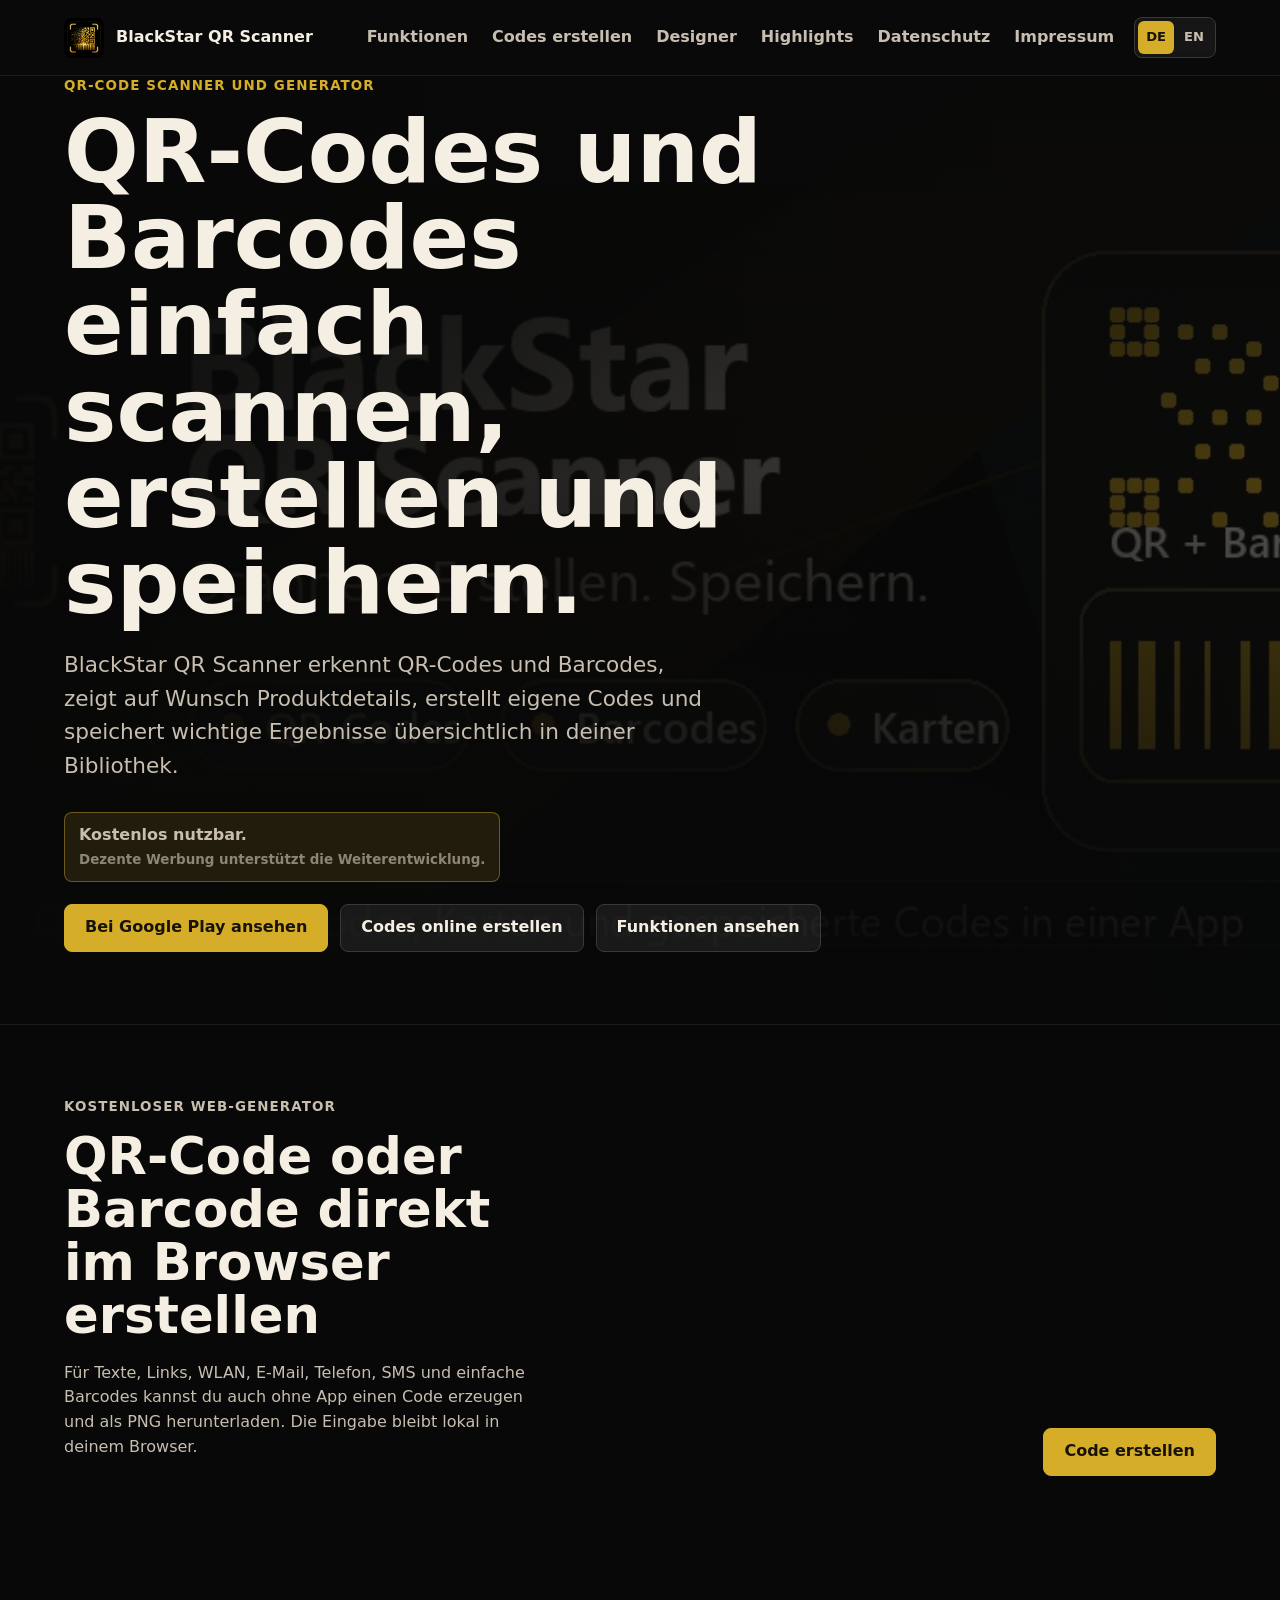
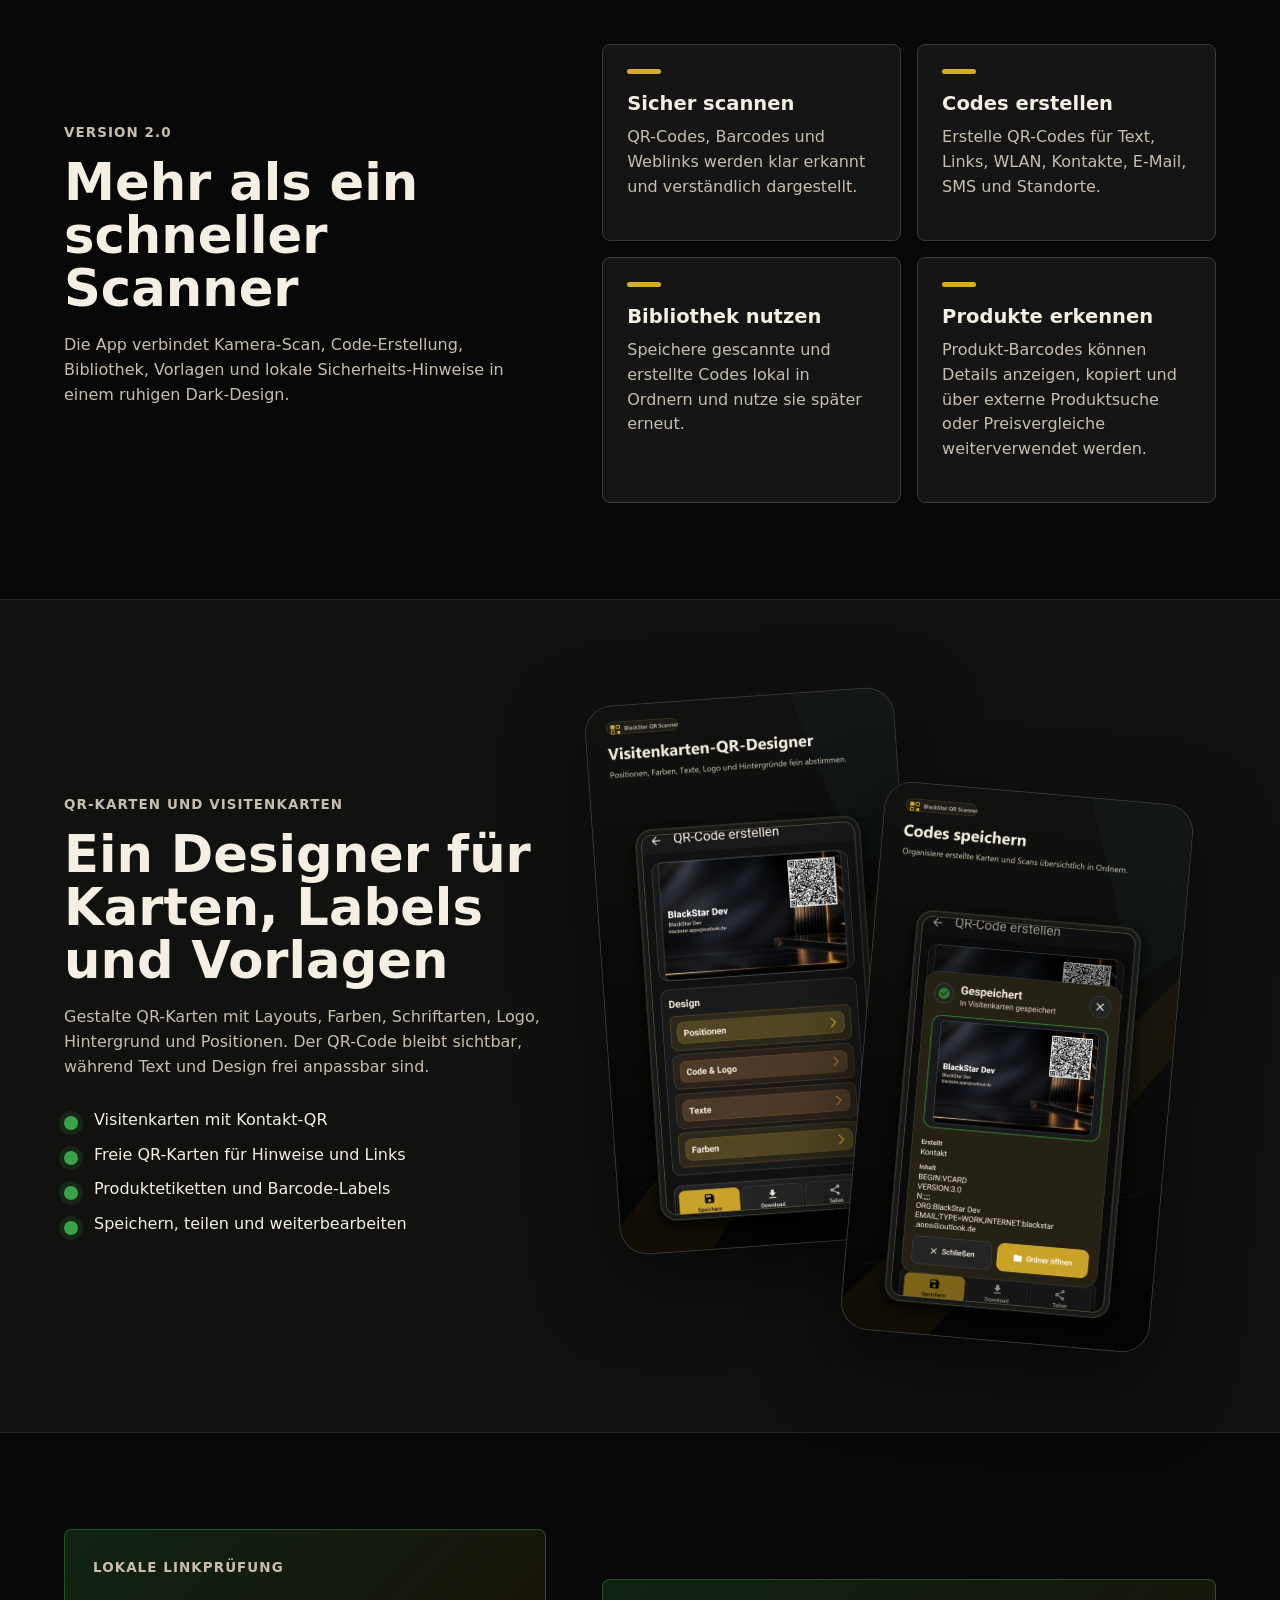
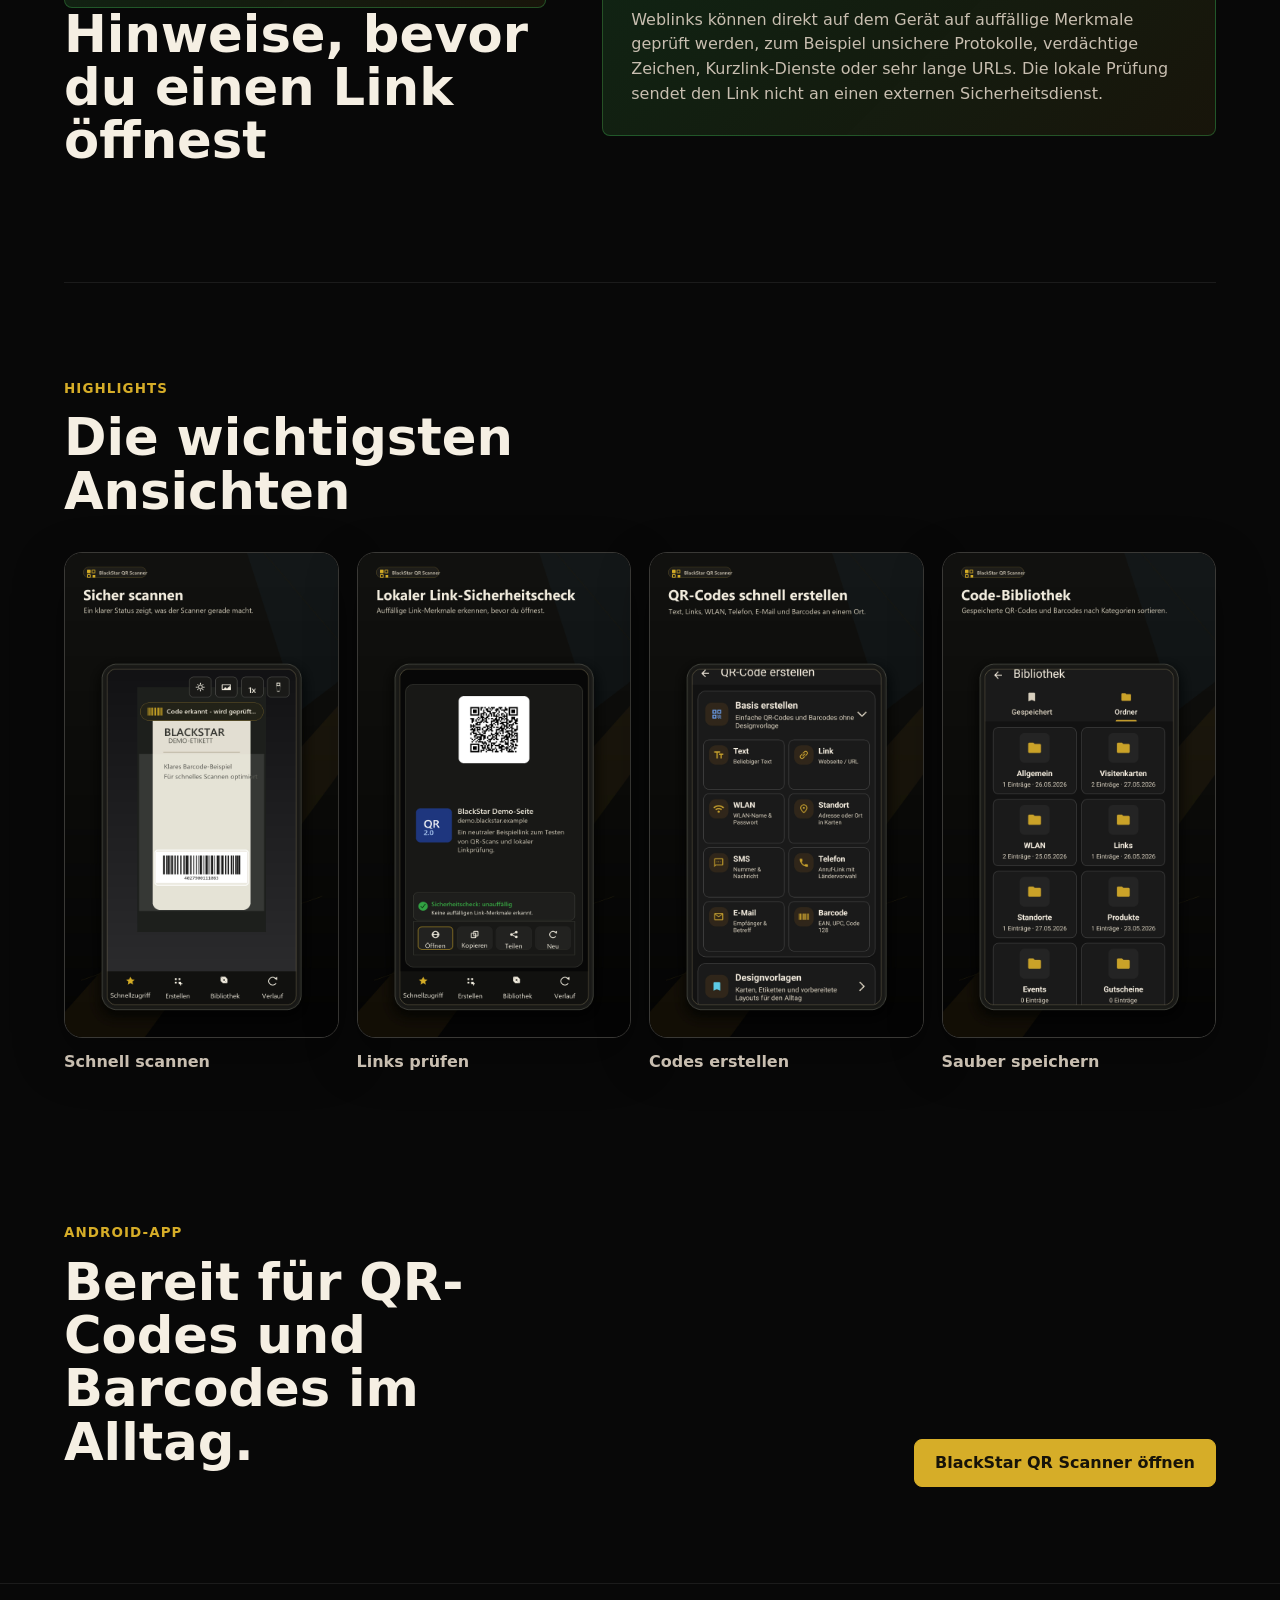
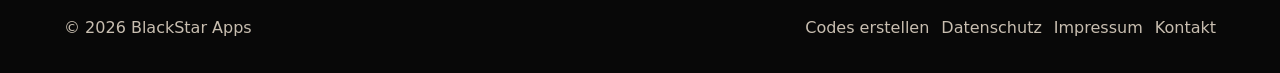
==== index.html @ 7187134f "Improve search metadata" ====
<!doctype html>
<html lang="de">
<head>
  <meta charset="utf-8">
  <meta name="viewport" content="width=device-width, initial-scale=1">
  <title>BlackStar QR Scanner - QR-Codes und Barcodes scannen und erstellen</title>
  <meta name="description" content="BlackStar QR Scanner ist eine Android-App zum Scannen, Erstellen, Speichern und Wiederverwenden von QR-Codes und Barcodes.">
  <meta name="robots" content="index, follow">
  <meta name="theme-color" content="#0c0c0c">
  <link rel="canonical" href="https://blackstar-apps.de/">
  <link rel="alternate" hreflang="de" href="https://blackstar-apps.de/">
  <link rel="alternate" hreflang="en" href="https://blackstar-apps.de/en/">
  <link rel="alternate" hreflang="x-default" href="https://blackstar-apps.de/">
  <meta property="og:type" content="website">
  <meta property="og:site_name" content="BlackStar Apps">
  <meta property="og:locale" content="de_DE">
  <meta property="og:locale:alternate" content="en_US">
  <meta property="og:title" content="BlackStar QR Scanner - QR-Codes und Barcodes scannen und erstellen">
  <meta property="og:description" content="Kostenlose Android-App zum Scannen, Erstellen, Speichern und Wiederverwenden von QR-Codes und Barcodes.">
  <meta property="og:url" content="https://blackstar-apps.de/">
  <meta property="og:image" content="https://blackstar-apps.de/assets/img/feature-de.jpg">
  <meta name="twitter:card" content="summary_large_image">
  <meta name="twitter:title" content="BlackStar QR Scanner">
  <meta name="twitter:description" content="QR-Codes und Barcodes einfach scannen, erstellen und speichern.">
  <meta name="twitter:image" content="https://blackstar-apps.de/assets/img/feature-de.jpg">
  <link rel="icon" href="assets/img/app-icon.png">
  <link rel="stylesheet" href="assets/styles.css">
  <script type="application/ld+json">
  {
    "@context": "https://schema.org",
    "@graph": [
      {
        "@type": "Organization",
        "@id": "https://blackstar-apps.de/#organization",
        "name": "BlackStar Apps",
        "url": "https://blackstar-apps.de/",
        "logo": "https://blackstar-apps.de/assets/img/app-icon.png",
        "email": "blackstar.apps@outlook.de"
      },
      {
        "@type": "WebSite",
        "@id": "https://blackstar-apps.de/#website",
        "url": "https://blackstar-apps.de/",
        "name": "BlackStar Apps",
        "inLanguage": "de",
        "publisher": {
          "@id": "https://blackstar-apps.de/#organization"
        }
      },
      {
        "@type": "MobileApplication",
        "@id": "https://blackstar-apps.de/#blackstar-qr-scanner",
        "name": "BlackStar QR Scanner",
        "operatingSystem": "Android",
        "applicationCategory": "UtilitiesApplication",
        "description": "Android-App zum Scannen, Erstellen, Speichern und Wiederverwenden von QR-Codes und Barcodes.",
        "isAccessibleForFree": true,
        "url": "https://blackstar-apps.de/",
        "downloadUrl": "https://play.google.com/store/apps/details?id=de.blackstar.qrscanner",
        "publisher": {
          "@id": "https://blackstar-apps.de/#organization"
        }
      }
    ]
  }
  </script>
</head>
<body>
  <header class="site-header">
    <a class="brand" href="index.html" aria-label="BlackStar QR Scanner Startseite">
      <img src="assets/img/app-icon.png" alt="" width="40" height="40">
      <span>BlackStar QR Scanner</span>
    </a>
    <button class="nav-toggle" type="button" aria-expanded="false" aria-controls="site-nav">
      <span></span>
      <span></span>
      <span></span>
    </button>
    <nav id="site-nav" class="site-nav" aria-label="Hauptnavigation">
      <a href="#funktionen">Funktionen</a>
      <a href="qr-code-erstellen.html">Codes erstellen</a>
      <a href="#design">Designer</a>
      <a href="#screenshots">Highlights</a>
      <a href="datenschutz.html">Datenschutz</a>
      <a href="impressum.html">Impressum</a>
    </nav>
    <div class="language-switch" aria-label="Sprache">
      <a href="index.html" aria-current="true">DE</a>
      <a href="en/">EN</a>
    </div>
  </header>

  <main>
    <section class="hero">
      <picture class="hero-bg">
        <source srcset="assets/img/feature-de.jpg" media="(min-width: 760px)">
        <img src="assets/img/feature-de.jpg" alt="">
      </picture>
      <div class="hero-overlay"></div>
      <div class="hero-content">
        <p class="eyebrow">QR-Code Scanner und Generator</p>
        <h1>QR-Codes und Barcodes einfach scannen, erstellen und speichern.</h1>
        <p class="hero-copy">
          BlackStar QR Scanner erkennt QR-Codes und Barcodes, zeigt auf Wunsch
          Produktdetails, erstellt eigene Codes und speichert wichtige Ergebnisse
          übersichtlich in deiner Bibliothek.
        </p>
        <p class="free-note">
          <span>Kostenlos nutzbar.</span>
          <small>Dezente Werbung unterstützt die Weiterentwicklung.</small>
        </p>
        <div class="hero-actions">
          <a class="button primary" href="https://play.google.com/store/apps/details?id=de.blackstar.qrscanner">Bei Google Play ansehen</a>
          <a class="button secondary" href="qr-code-erstellen.html">Codes online erstellen</a>
          <a class="button secondary" href="#funktionen">Funktionen ansehen</a>
        </div>
      </div>
    </section>

    <section class="section web-tool-teaser">
      <div>
        <p class="section-kicker">Kostenloser Web-Generator</p>
        <h2>QR-Code oder Barcode direkt im Browser erstellen</h2>
        <p>
          Für Texte, Links, WLAN, E-Mail, Telefon, SMS und einfache Barcodes kannst du
          auch ohne App einen Code erzeugen und als PNG herunterladen.
          Die Eingabe bleibt lokal in deinem Browser.
        </p>
      </div>
      <a class="button primary" href="qr-code-erstellen.html">Code erstellen</a>
    </section>

    <section id="funktionen" class="section intro-grid">
      <div>
        <p class="section-kicker">Version 2.0</p>
        <h2>Mehr als ein schneller Scanner</h2>
        <p>
          Die App verbindet Kamera-Scan, Code-Erstellung, Bibliothek, Vorlagen und
          lokale Sicherheits-Hinweise in einem ruhigen Dark-Design.
        </p>
      </div>
      <div class="feature-list">
        <article>
          <h3>Sicher scannen</h3>
          <p>QR-Codes, Barcodes und Weblinks werden klar erkannt und verständlich dargestellt.</p>
        </article>
        <article>
          <h3>Codes erstellen</h3>
          <p>Erstelle QR-Codes für Text, Links, WLAN, Kontakte, E-Mail, SMS und Standorte.</p>
        </article>
        <article>
          <h3>Bibliothek nutzen</h3>
          <p>Speichere gescannte und erstellte Codes lokal in Ordnern und nutze sie später erneut.</p>
        </article>
        <article>
          <h3>Produkte erkennen</h3>
          <p>Produkt-Barcodes können Details anzeigen, kopiert und über externe Produktsuche oder Preisvergleiche weiterverwendet werden.</p>
        </article>
      </div>
    </section>

    <section id="design" class="section designer">
      <div class="designer-copy">
        <p class="section-kicker">QR-Karten und Visitenkarten</p>
        <h2>Ein Designer für Karten, Labels und Vorlagen</h2>
        <p>
          Gestalte QR-Karten mit Layouts, Farben, Schriftarten, Logo, Hintergrund
          und Positionen. Der QR-Code bleibt sichtbar, während Text und Design frei
          anpassbar sind.
        </p>
        <ul class="check-list">
          <li>Visitenkarten mit Kontakt-QR</li>
          <li>Freie QR-Karten für Hinweise und Links</li>
          <li>Produktetiketten und Barcode-Labels</li>
          <li>Speichern, teilen und weiterbearbeiten</li>
        </ul>
      </div>
      <div class="phone-pair" aria-label="App-Vorschauen">
        <img class="phone one" src="assets/img/screen-designer.jpg" alt="Visitenkarten-Designer im BlackStar QR Scanner">
        <img class="phone two" src="assets/img/screen-save.jpg" alt="Gespeicherte QR-Visitenkarte">
      </div>
    </section>

    <section class="section safety">
      <div>
        <p class="section-kicker">Lokale Linkprüfung</p>
        <h2>Hinweise, bevor du einen Link öffnest</h2>
      </div>
      <p>
        Weblinks können direkt auf dem Gerät auf auffällige Merkmale geprüft werden,
        zum Beispiel unsichere Protokolle, verdächtige Zeichen, Kurzlink-Dienste
        oder sehr lange URLs. Die lokale Prüfung sendet den Link nicht an einen
        externen Sicherheitsdienst.
      </p>
    </section>

    <section id="screenshots" class="section screenshot-section">
      <div class="section-heading">
        <p class="section-kicker">Highlights</p>
        <h2>Die wichtigsten Ansichten</h2>
      </div>
      <div class="screenshots">
        <figure>
          <img src="assets/img/screen-scan.jpg" alt="Scanner mit erkanntem Barcode">
          <figcaption>Schnell scannen</figcaption>
        </figure>
        <figure>
          <img src="assets/img/screen-safety.jpg" alt="Ergebnis mit lokalem Sicherheitscheck">
          <figcaption>Links prüfen</figcaption>
        </figure>
        <figure>
          <img src="assets/img/screen-create.jpg" alt="QR-Code-Erstellung mit mehreren Codearten">
          <figcaption>Codes erstellen</figcaption>
        </figure>
        <figure>
          <img src="assets/img/screen-library.jpg" alt="Bibliothek mit Ordnern">
          <figcaption>Sauber speichern</figcaption>
        </figure>
      </div>
    </section>

    <section class="section cta">
      <div>
        <p class="section-kicker">Android-App</p>
        <h2>Bereit für QR-Codes und Barcodes im Alltag.</h2>
      </div>
      <a class="button primary" href="https://play.google.com/store/apps/details?id=de.blackstar.qrscanner">BlackStar QR Scanner öffnen</a>
    </section>
  </main>

  <footer class="site-footer">
    <p>© <span id="year"></span> BlackStar Apps</p>
    <div>
      <a href="qr-code-erstellen.html">Codes erstellen</a>
      <a href="datenschutz.html">Datenschutz</a>
      <a href="impressum.html">Impressum</a>
      <a href="mailto:blackstar.apps@outlook.de">Kontakt</a>
    </div>
  </footer>

  <script src="assets/app.js"></script>
</body>
</html>
---- assets/styles.css ----
:root {
  color-scheme: dark;
  --bg: #080808;
  --surface: #151515;
  --surface-strong: #1d1d1d;
  --text: #f5efe3;
  --muted: #c8beb0;
  --subtle: #8d857a;
  --line: #3a3936;
  --gold: #d6ad28;
  --gold-soft: #756019;
  --green: #39a24a;
  --shadow: 0 28px 80px rgba(0, 0, 0, .5);
  --radius: 8px;
  font-family: Inter, ui-sans-serif, system-ui, -apple-system, BlinkMacSystemFont, "Segoe UI", sans-serif;
}

* {
  box-sizing: border-box;
}

html {
  scroll-behavior: smooth;
}

body {
  margin: 0;
  background: var(--bg);
  color: var(--text);
  line-height: 1.55;
}

img {
  display: block;
  max-width: 100%;
}

a {
  color: inherit;
}

.site-header {
  position: sticky;
  top: 0;
  z-index: 20;
  display: flex;
  align-items: center;
  justify-content: flex-start;
  gap: 20px;
  min-height: 76px;
  padding: 0 5vw;
  background: rgba(10, 10, 10, .86);
  border-bottom: 1px solid rgba(255, 255, 255, .08);
  backdrop-filter: blur(16px);
}

.brand {
  order: 1;
  display: inline-flex;
  align-items: center;
  gap: 12px;
  margin-right: auto;
  color: var(--text);
  font-weight: 800;
  text-decoration: none;
}

.brand img {
  border-radius: 8px;
}

.site-nav {
  order: 2;
  display: flex;
  align-items: center;
  gap: 24px;
  color: var(--muted);
  font-weight: 650;
}

.site-nav a {
  text-decoration: none;
}

.site-nav a:hover,
.site-nav a[aria-current="page"] {
  color: var(--gold);
}

.language-switch {
  order: 3;
  display: inline-flex;
  align-items: center;
  gap: 2px;
  padding: 3px;
  border: 1px solid var(--line);
  border-radius: var(--radius);
  background: rgba(255, 255, 255, .05);
  color: var(--muted);
  font-size: .82rem;
  font-weight: 850;
}

.language-switch a {
  min-width: 34px;
  padding: 6px 8px;
  border-radius: 6px;
  text-align: center;
  text-decoration: none;
}

.language-switch a:hover {
  color: var(--text);
}

.language-switch a[aria-current="true"] {
  background: var(--gold);
  color: #171309;
}

.nav-toggle {
  order: 4;
  display: none;
  width: 44px;
  height: 44px;
  border: 1px solid var(--line);
  border-radius: var(--radius);
  background: var(--surface);
}

.nav-toggle span {
  display: block;
  width: 18px;
  height: 2px;
  margin: 4px auto;
  background: var(--text);
}

.hero {
  position: relative;
  min-height: min(760px, calc(100vh - 24px));
  overflow: hidden;
  display: grid;
  align-items: end;
  padding: 0 5vw 72px;
  border-bottom: 1px solid rgba(255, 255, 255, .08);
}

.hero-bg,
.hero-bg img,
.hero-overlay {
  position: absolute;
  inset: 0;
}

.hero-bg img {
  width: 100%;
  height: 100%;
  object-fit: cover;
  opacity: .58;
  filter: saturate(1.08) contrast(1.08);
}

.hero-overlay {
  background:
    linear-gradient(90deg, rgba(8, 8, 8, .96) 0%, rgba(8, 8, 8, .78) 42%, rgba(8, 8, 8, .38) 100%),
    linear-gradient(0deg, rgba(8, 8, 8, .96) 0%, rgba(8, 8, 8, .12) 58%, rgba(8, 8, 8, .78) 100%);
}

.hero-content {
  position: relative;
  width: min(760px, 100%);
}

.eyebrow,
.section-kicker {
  margin: 0 0 12px;
  color: var(--gold);
  font-size: .84rem;
  font-weight: 850;
  letter-spacing: .08em;
  text-transform: uppercase;
}

h1,
h2,
h3,
p {
  margin-top: 0;
}

h1 {
  margin-bottom: 22px;
  font-size: clamp(2.6rem, 7vw, 5.5rem);
  line-height: .98;
  letter-spacing: 0;
}

h2 {
  margin-bottom: 18px;
  font-size: clamp(2rem, 4vw, 3.5rem);
  line-height: 1.04;
  letter-spacing: 0;
}

h3 {
  margin-bottom: 10px;
  font-size: 1.22rem;
  line-height: 1.2;
}

.hero-copy {
  width: min(660px, 100%);
  margin-bottom: 30px;
  color: var(--muted);
  font-size: clamp(1.05rem, 2vw, 1.35rem);
}

.free-note,
.tool-note,
.qr-status {
  color: var(--muted);
}

.free-note {
  display: inline-grid;
  gap: 2px;
  width: fit-content;
  max-width: 100%;
  margin: 0 0 22px;
  padding: 10px 14px;
  background: rgba(214, 173, 40, .12);
  border: 1px solid rgba(214, 173, 40, .42);
  border-radius: var(--radius);
  font-weight: 750;
}

.free-note small {
  color: var(--subtle);
  font-size: .84rem;
  font-weight: 650;
}

.hero-actions,
.tool-actions,
.site-footer div {
  display: flex;
  flex-wrap: wrap;
  gap: 12px;
}

.button {
  display: inline-flex;
  align-items: center;
  justify-content: center;
  min-height: 48px;
  padding: 0 20px;
  border: 1px solid var(--line);
  border-radius: var(--radius);
  cursor: pointer;
  font: inherit;
  font-weight: 850;
  text-decoration: none;
}

.button.primary {
  background: var(--gold);
  border-color: var(--gold);
  color: #171309;
}

.button.secondary {
  background: rgba(255, 255, 255, .07);
  color: var(--text);
}

.button.disabled {
  pointer-events: none;
  opacity: .48;
}

.section {
  width: min(1180px, 90vw);
  margin: 0 auto;
  padding: 96px 0;
}

.intro-grid,
.designer,
.safety,
.web-tool-teaser,
.qr-tool,
.cta {
  display: grid;
  grid-template-columns: minmax(0, .88fr) minmax(0, 1.12fr);
  gap: 56px;
  align-items: center;
}

.intro-grid p,
.designer-copy p,
.safety p,
.web-tool-teaser p,
.document p,
.document li {
  color: var(--muted);
}

.web-tool-teaser {
  align-items: end;
  padding-top: 72px;
  padding-bottom: 72px;
}

.web-tool-teaser .button {
  justify-self: end;
}

.feature-list {
  display: grid;
  grid-template-columns: repeat(2, minmax(0, 1fr));
  gap: 16px;
}

.feature-list article {
  min-height: 180px;
  padding: 24px;
  background: var(--surface);
  border: 1px solid var(--line);
  border-radius: var(--radius);
}

.feature-list article h3::before {
  content: "";
  display: block;
  width: 34px;
  height: 5px;
  margin-bottom: 18px;
  border-radius: 999px;
  background: var(--gold);
}

.designer {
  width: 100%;
  max-width: none;
  padding: 96px 5vw;
  background: #11110f;
  border-top: 1px solid rgba(255, 255, 255, .08);
  border-bottom: 1px solid rgba(255, 255, 255, .08);
}

.designer-copy {
  max-width: 560px;
  justify-self: end;
}

.check-list {
  display: grid;
  gap: 10px;
  margin: 28px 0 0;
  padding: 0;
  list-style: none;
}

.check-list li {
  position: relative;
  padding-left: 30px;
}

.check-list li::before {
  content: "";
  position: absolute;
  left: 0;
  top: .52em;
  width: 14px;
  height: 14px;
  border-radius: 999px;
  background: var(--green);
  box-shadow: 0 0 0 5px rgba(57, 162, 74, .14);
}

.phone-pair {
  position: relative;
  min-height: 640px;
}

.phone {
  position: absolute;
  width: min(310px, 42vw);
  border-radius: 28px;
  border: 1px solid rgba(255, 255, 255, .16);
  box-shadow: var(--shadow);
  background: #111;
}

.phone.one {
  left: 0;
  top: 0;
  transform: rotate(-4deg);
}

.phone.two {
  left: 260px;
  top: 96px;
  transform: rotate(5deg);
}

.safety {
  border-bottom: 1px solid rgba(255, 255, 255, .08);
}

.safety p {
  margin: 0;
  padding: 28px;
  border: 1px solid rgba(57, 162, 74, .42);
  border-radius: var(--radius);
  background: linear-gradient(135deg, rgba(57, 162, 74, .18), rgba(214, 173, 40, .08));
}

.section-heading {
  max-width: 720px;
  margin-bottom: 34px;
}

.screenshots {
  display: grid;
  grid-template-columns: repeat(4, minmax(0, 1fr));
  gap: 18px;
}

.screenshots figure {
  margin: 0;
}

.screenshots img {
  width: 100%;
  border: 1px solid var(--line);
  border-radius: 18px;
  box-shadow: 0 18px 50px rgba(0, 0, 0, .35);
}

.screenshots figcaption {
  margin-top: 12px;
  color: var(--muted);
  font-weight: 750;
}

.cta {
  align-items: end;
  padding-top: 52px;
}

.cta .button {
  justify-self: end;
}

.site-footer {
  display: flex;
  justify-content: space-between;
  gap: 24px;
  padding: 32px 5vw;
  color: var(--muted);
  border-top: 1px solid rgba(255, 255, 255, .08);
}

.site-footer p {
  margin: 0;
}

.site-footer a {
  color: var(--muted);
  text-decoration: none;
}

.site-footer a:hover {
  color: var(--gold);
}

.document-page {
  min-height: calc(100vh - 76px);
  padding: 76px 5vw 96px;
  background:
    radial-gradient(circle at top right, rgba(214, 173, 40, .12), transparent 30vw),
    var(--bg);
}

.document {
  width: min(880px, 100%);
  margin: 0 auto;
  padding: clamp(28px, 5vw, 56px);
  background: var(--surface);
  border: 1px solid var(--line);
  border-radius: var(--radius);
}

.document h1 {
  font-size: clamp(2.1rem, 5vw, 3.7rem);
}

.document h2 {
  margin-top: 36px;
  font-size: 1.45rem;
}

.document ul {
  padding-left: 22px;
}

.document a {
  color: var(--gold);
}

.tool-hero {
  padding: 104px 5vw 52px;
  background:
    radial-gradient(circle at top right, rgba(214, 173, 40, .16), transparent 34vw),
    var(--bg);
}

.tool-hero h1,
.tool-hero p {
  width: min(820px, 100%);
}

.tool-hero p:not(.eyebrow) {
  color: var(--muted);
  font-size: clamp(1.05rem, 2vw, 1.28rem);
}

.qr-tool {
  align-items: start;
  padding-top: 44px;
}

.tool-panel,
.qr-preview-card {
  padding: clamp(22px, 4vw, 36px);
  background: var(--surface);
  border: 1px solid var(--line);
  border-radius: var(--radius);
}

.qr-form {
  display: grid;
  gap: 18px;
}

.qr-form label {
  display: grid;
  gap: 8px;
  color: var(--text);
  font-weight: 800;
}

.qr-form textarea,
.qr-form select,
.qr-form input {
  width: 100%;
  border: 1px solid var(--line);
  border-radius: var(--radius);
  background: #0f0f0f;
  color: var(--text);
  font: inherit;
}

.qr-form input {
  min-height: 48px;
  padding: 0 12px;
}

.qr-form textarea {
  min-height: 170px;
  padding: 14px;
  resize: vertical;
}

.qr-form textarea[rows="3"] {
  min-height: 110px;
}

.qr-form select {
  min-height: 48px;
  padding: 0 12px;
}

.form-grid {
  display: grid;
  grid-template-columns: repeat(2, minmax(0, 1fr));
  gap: 14px;
}

.wide-field {
  grid-column: 1 / -1;
}

.inline-check {
  display: flex !important;
  align-items: center;
  gap: 10px !important;
  min-height: 48px;
  align-self: end;
}

.inline-check input {
  width: 20px;
  min-height: 20px;
}

.field-hint {
  margin: 10px 0 0;
  color: var(--subtle);
  font-size: .94rem;
}

.char-counter {
  justify-self: end;
  margin-top: -2px;
  color: var(--subtle);
  font-size: .78rem;
  font-weight: 700;
}

.char-counter.is-full {
  color: var(--gold);
}

.code-form [hidden] {
  display: none !important;
}

.qr-output {
  display: grid;
  place-items: center;
  min-height: 340px;
  padding: 20px;
  background: #101010;
  border: 1px dashed var(--line);
  border-radius: var(--radius);
}

.qr-output canvas {
  width: min(100%, 420px);
  height: auto;
  border-radius: 4px;
}

.qr-output p {
  margin: 0;
  color: var(--subtle);
  text-align: center;
}

.qr-status {
  margin: 18px 0 0;
}

.qr-status.error {
  color: #ffb4a8;
}

.payload-preview {
  margin-top: 18px;
  padding: 16px;
  background: #101010;
  border: 1px solid var(--line);
  border-radius: var(--radius);
}

.payload-preview h3 {
  margin: 0 0 10px;
  font-size: 1rem;
}

.payload-preview pre {
  max-height: 220px;
  margin: 0;
  overflow: auto;
  color: var(--muted);
  font: .88rem/1.5 ui-monospace, SFMono-Regular, Consolas, "Liberation Mono", monospace;
  white-space: pre-wrap;
  overflow-wrap: anywhere;
}

.notice {
  padding: 18px;
  color: var(--muted);
  background: rgba(214, 173, 40, .12);
  border: 1px solid rgba(214, 173, 40, .42);
  border-radius: var(--radius);
}

@media (max-width: 940px) {
  .intro-grid,
  .designer,
  .safety,
  .web-tool-teaser,
  .qr-tool,
  .cta {
    grid-template-columns: 1fr;
  }

  .designer-copy {
    justify-self: start;
  }

  .phone-pair {
    min-height: 540px;
  }

  .phone.one {
    left: 3vw;
  }

  .phone.two {
    left: min(280px, 36vw);
  }

  .screenshots {
    grid-template-columns: repeat(2, minmax(0, 1fr));
  }

  .cta .button {
    justify-self: start;
  }

  .web-tool-teaser .button {
    justify-self: start;
  }
}

@media (max-width: 720px) {
  .site-header {
    min-height: 68px;
    gap: 10px;
    padding: 0 4vw;
  }

  .brand span {
    max-width: 42vw;
    overflow: hidden;
    text-overflow: ellipsis;
    white-space: nowrap;
  }

  .language-switch {
    font-size: .76rem;
  }

  .language-switch a {
    min-width: 30px;
    padding: 5px 6px;
  }

  .nav-toggle {
    display: block;
  }

  .site-nav {
    position: absolute;
    left: 5vw;
    right: 5vw;
    top: calc(100% + 10px);
    display: none;
    flex-direction: column;
    align-items: stretch;
    gap: 0;
    padding: 10px;
    background: var(--surface-strong);
    border: 1px solid var(--line);
    border-radius: var(--radius);
  }

  .site-nav.open {
    display: flex;
  }

  .site-nav a {
    padding: 12px;
  }

  .hero {
    min-height: 680px;
    padding-bottom: 48px;
  }

  .hero-overlay {
    background:
      linear-gradient(0deg, rgba(8, 8, 8, .98) 0%, rgba(8, 8, 8, .72) 64%, rgba(8, 8, 8, .52) 100%);
  }

  .feature-list,
  .screenshots {
    grid-template-columns: 1fr;
  }

  .form-grid {
    grid-template-columns: 1fr;
  }

  .section {
    padding: 68px 0;
  }

  .tool-hero {
    padding-top: 84px;
  }

  .designer {
    padding: 68px 5vw;
  }

  .phone-pair {
    display: grid;
    min-height: auto;
    gap: 18px;
  }

  .phone {
    position: static;
    width: min(360px, 100%);
    transform: none !important;
  }

  .site-footer {
    flex-direction: column;
  }
}
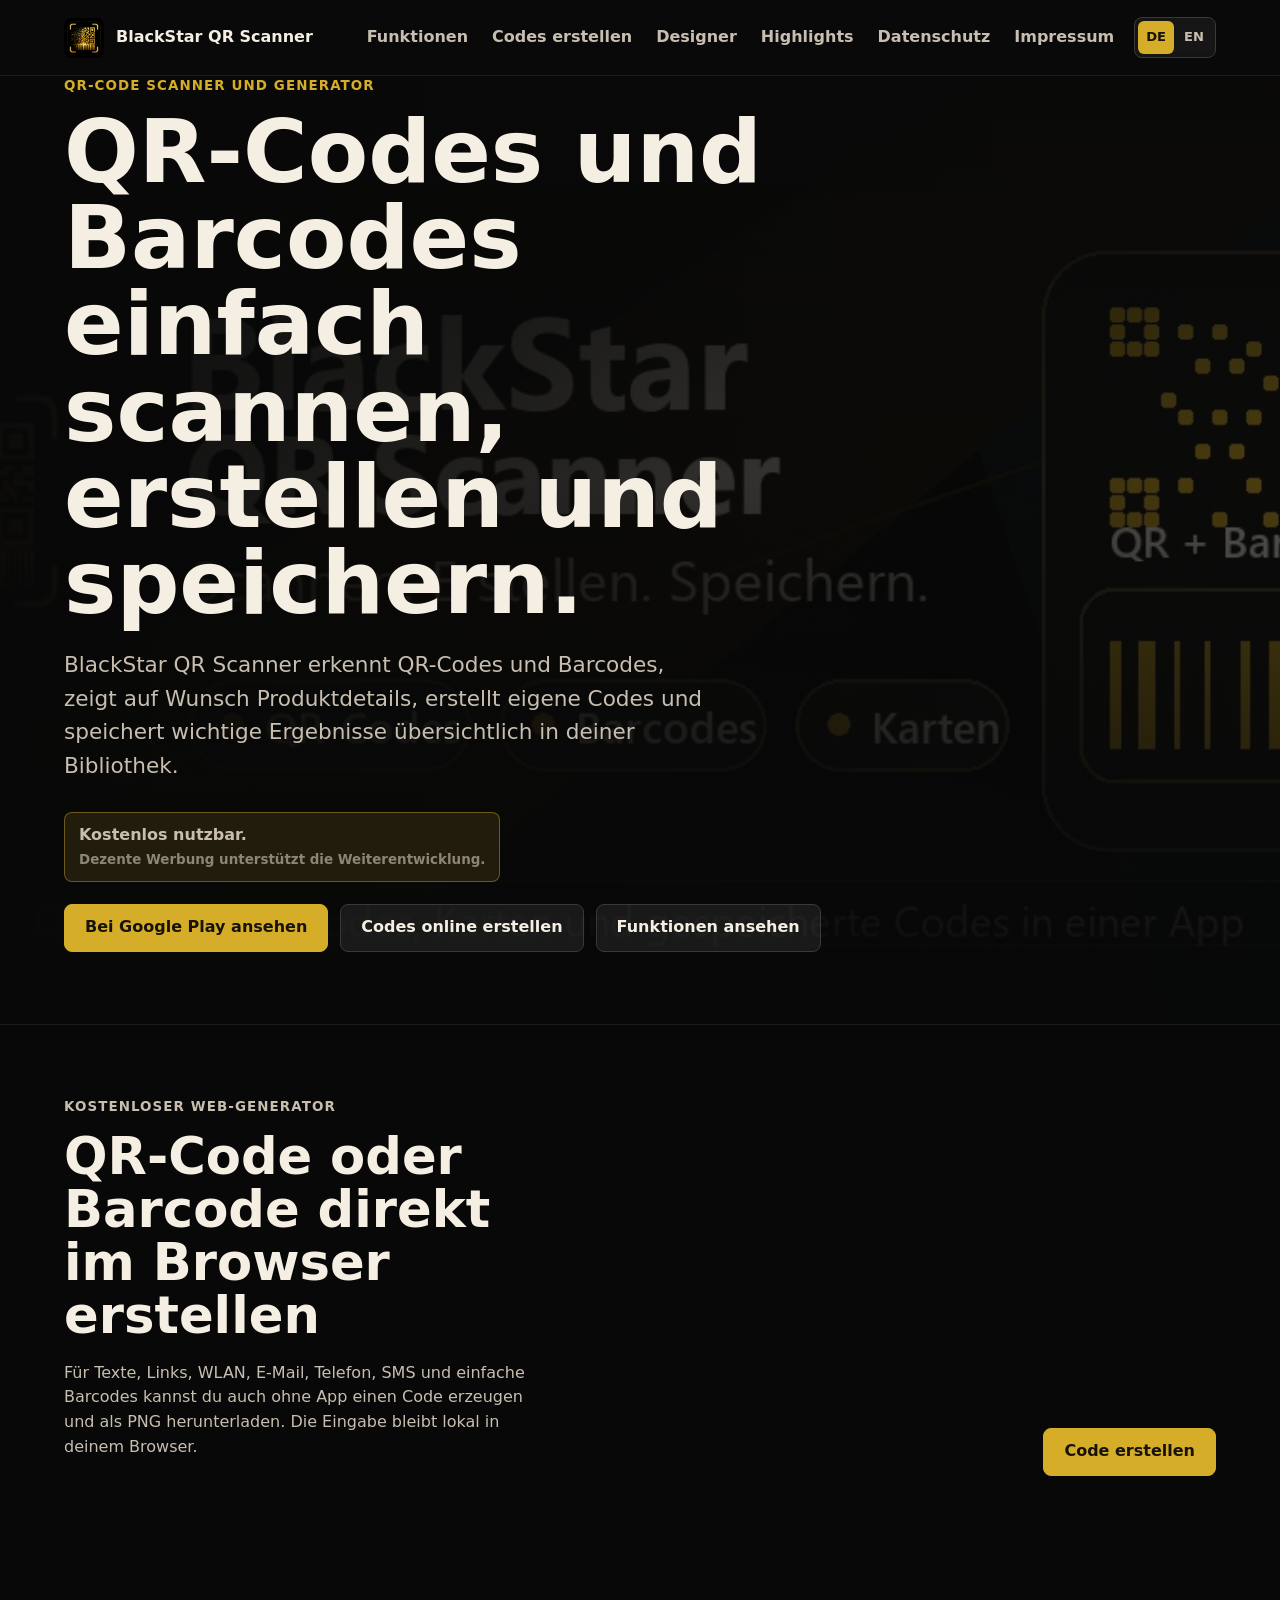
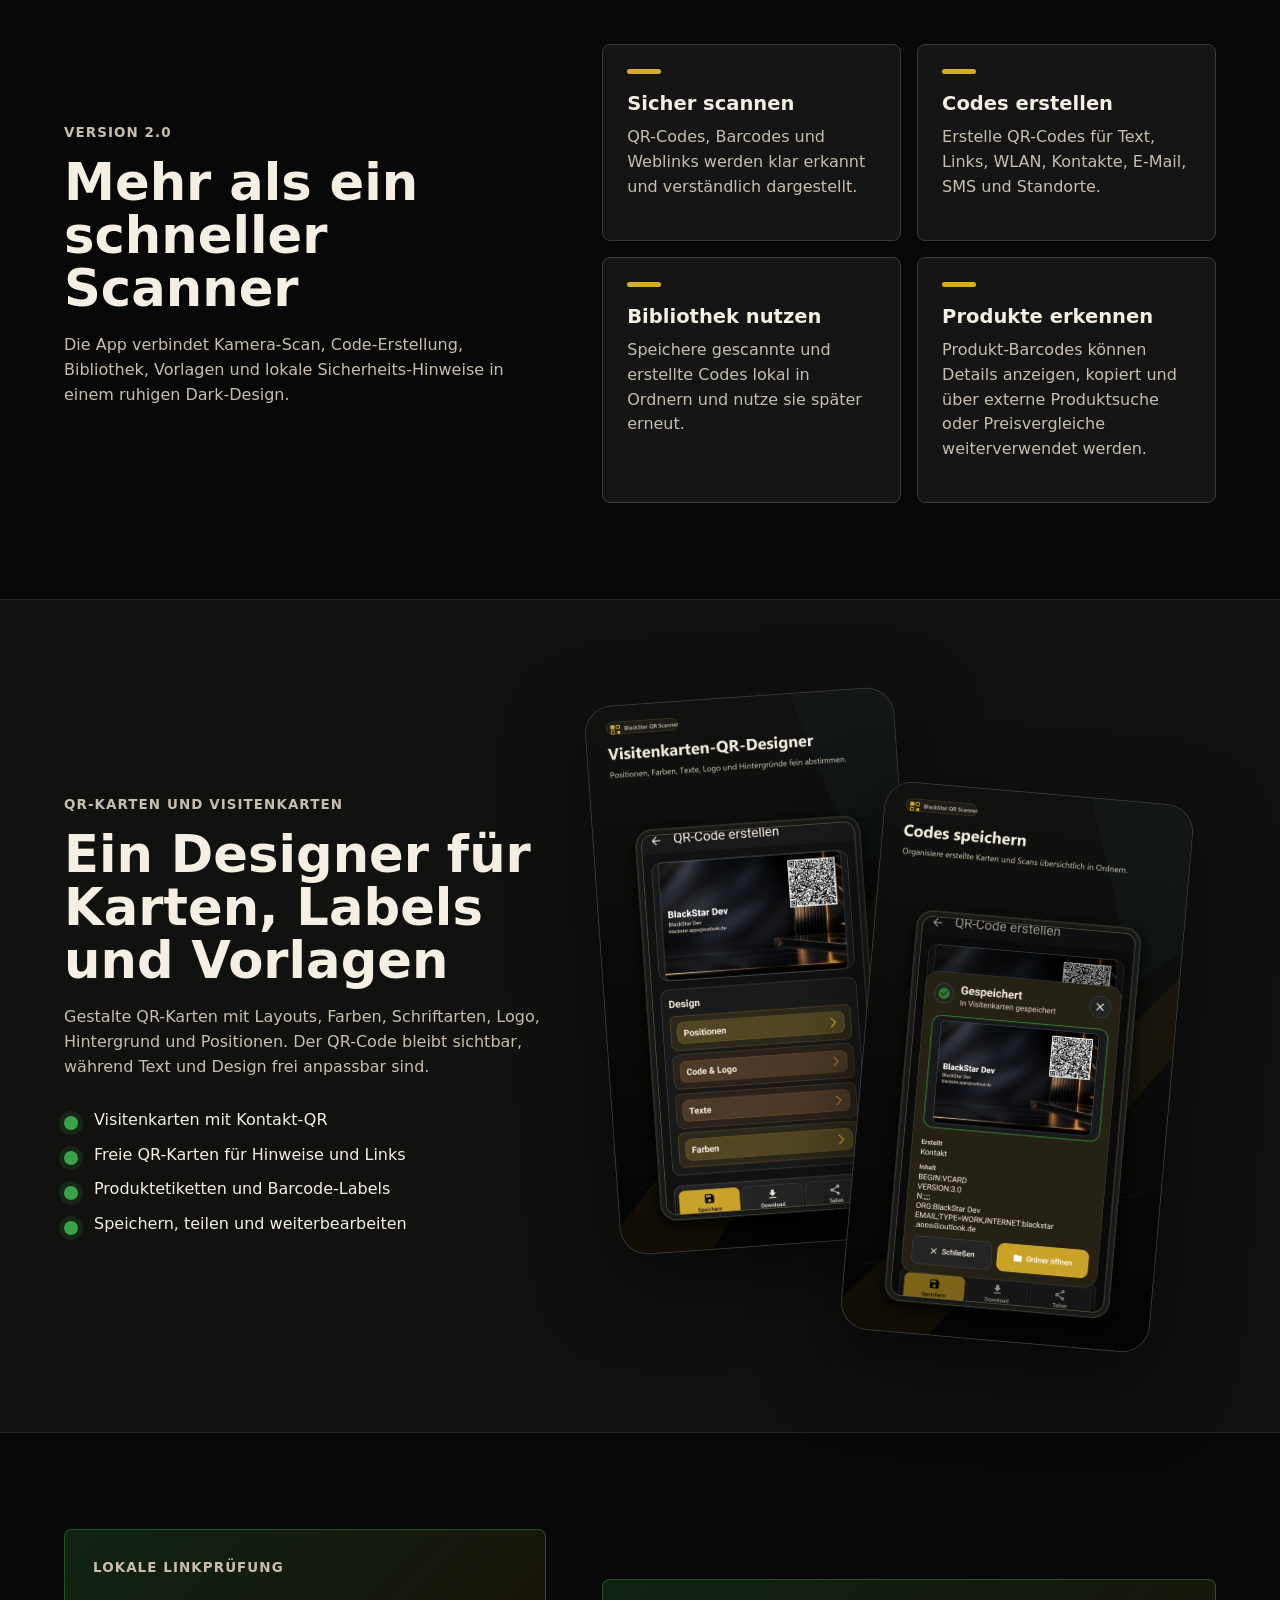
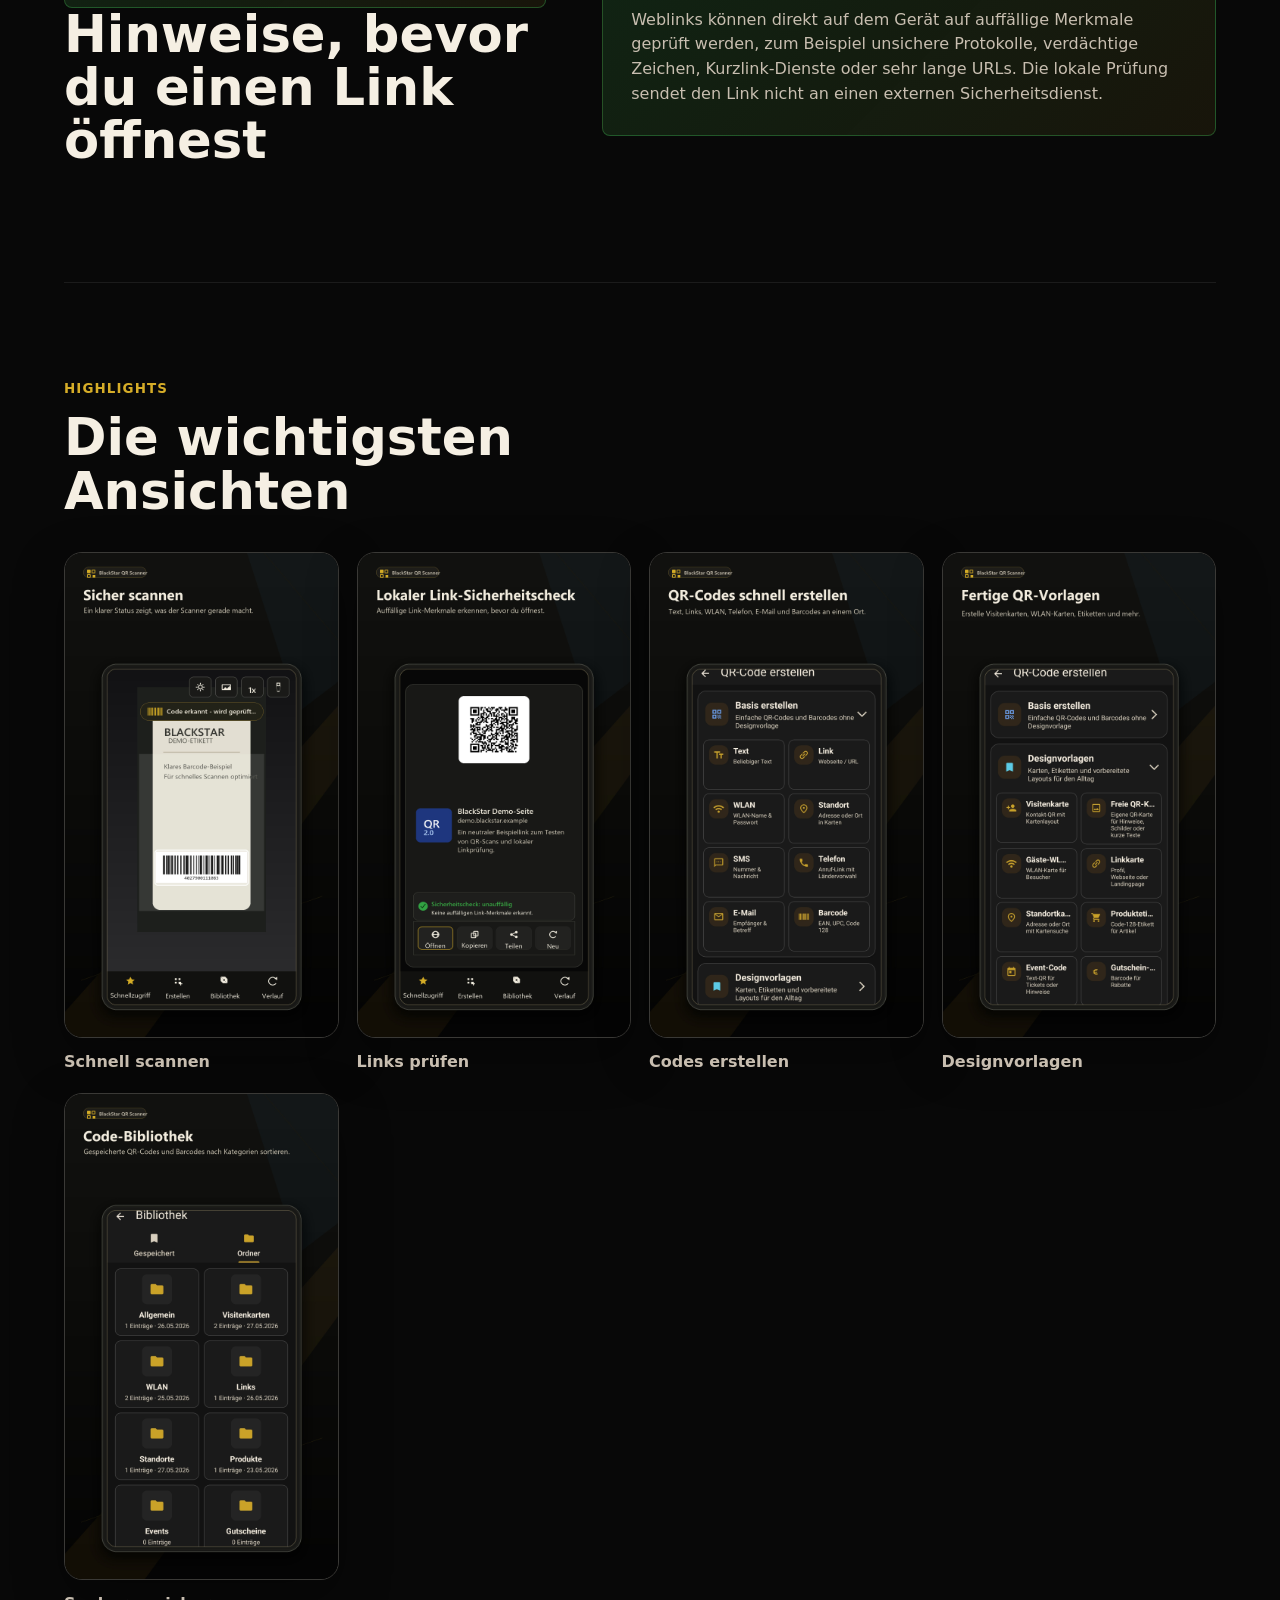
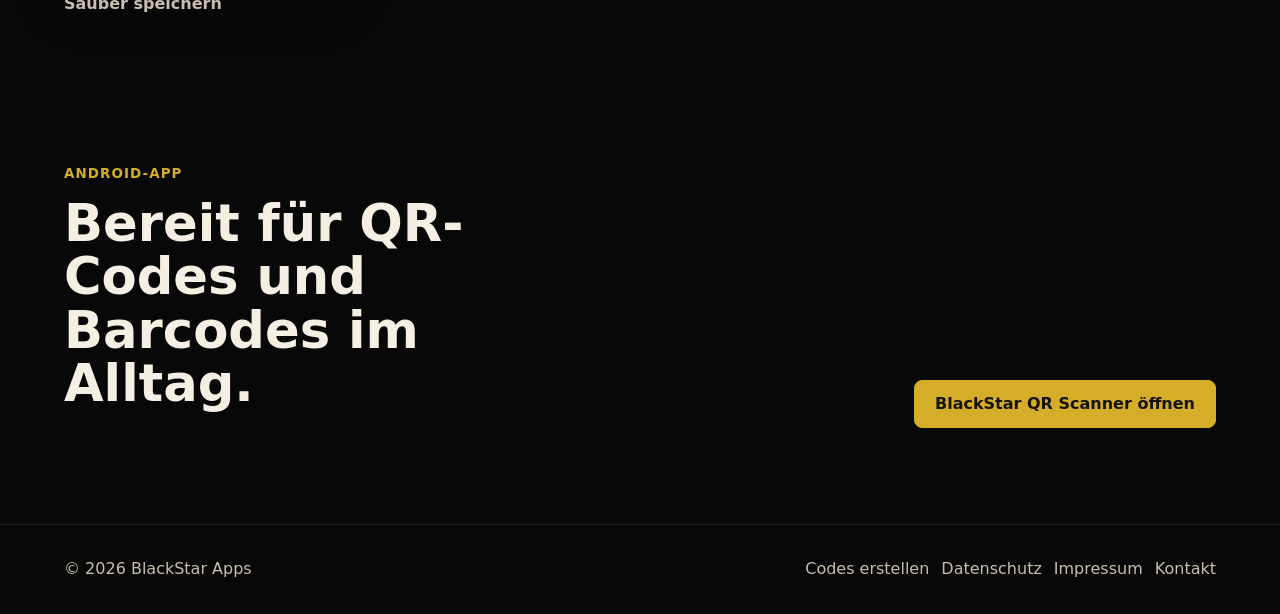
==== commit 96ecdd29: "Add template screenshot to website" ====
--- a/index.html
+++ b/index.html
@@ -213,6 +213,10 @@
           <figcaption>Codes erstellen</figcaption>
         </figure>
         <figure>
+          <img src="assets/img/screen-ready-made-templates.jpg" alt="Designvorlagen für QR-Karten und Etiketten">
+          <figcaption>Designvorlagen</figcaption>
+        </figure>
+        <figure>
           <img src="assets/img/screen-library.jpg" alt="Bibliothek mit Ordnern">
           <figcaption>Sauber speichern</figcaption>
         </figure>
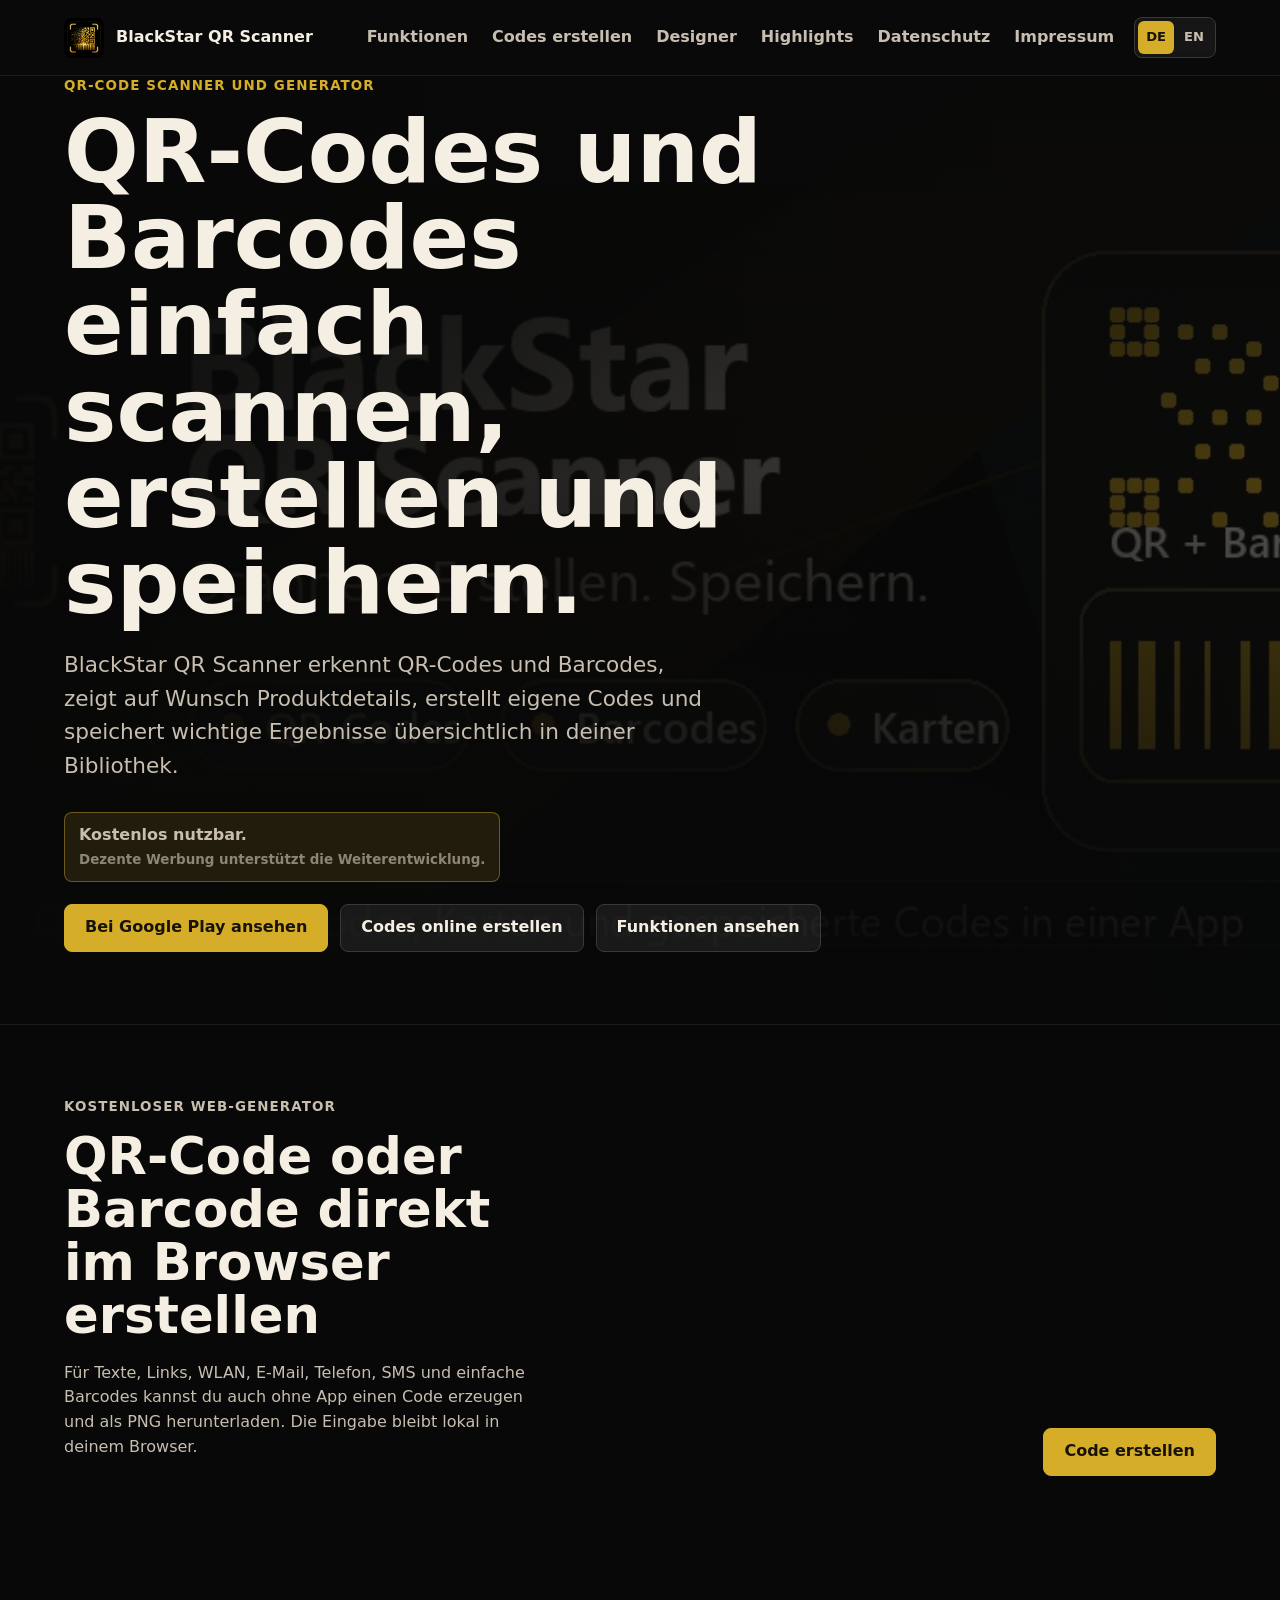
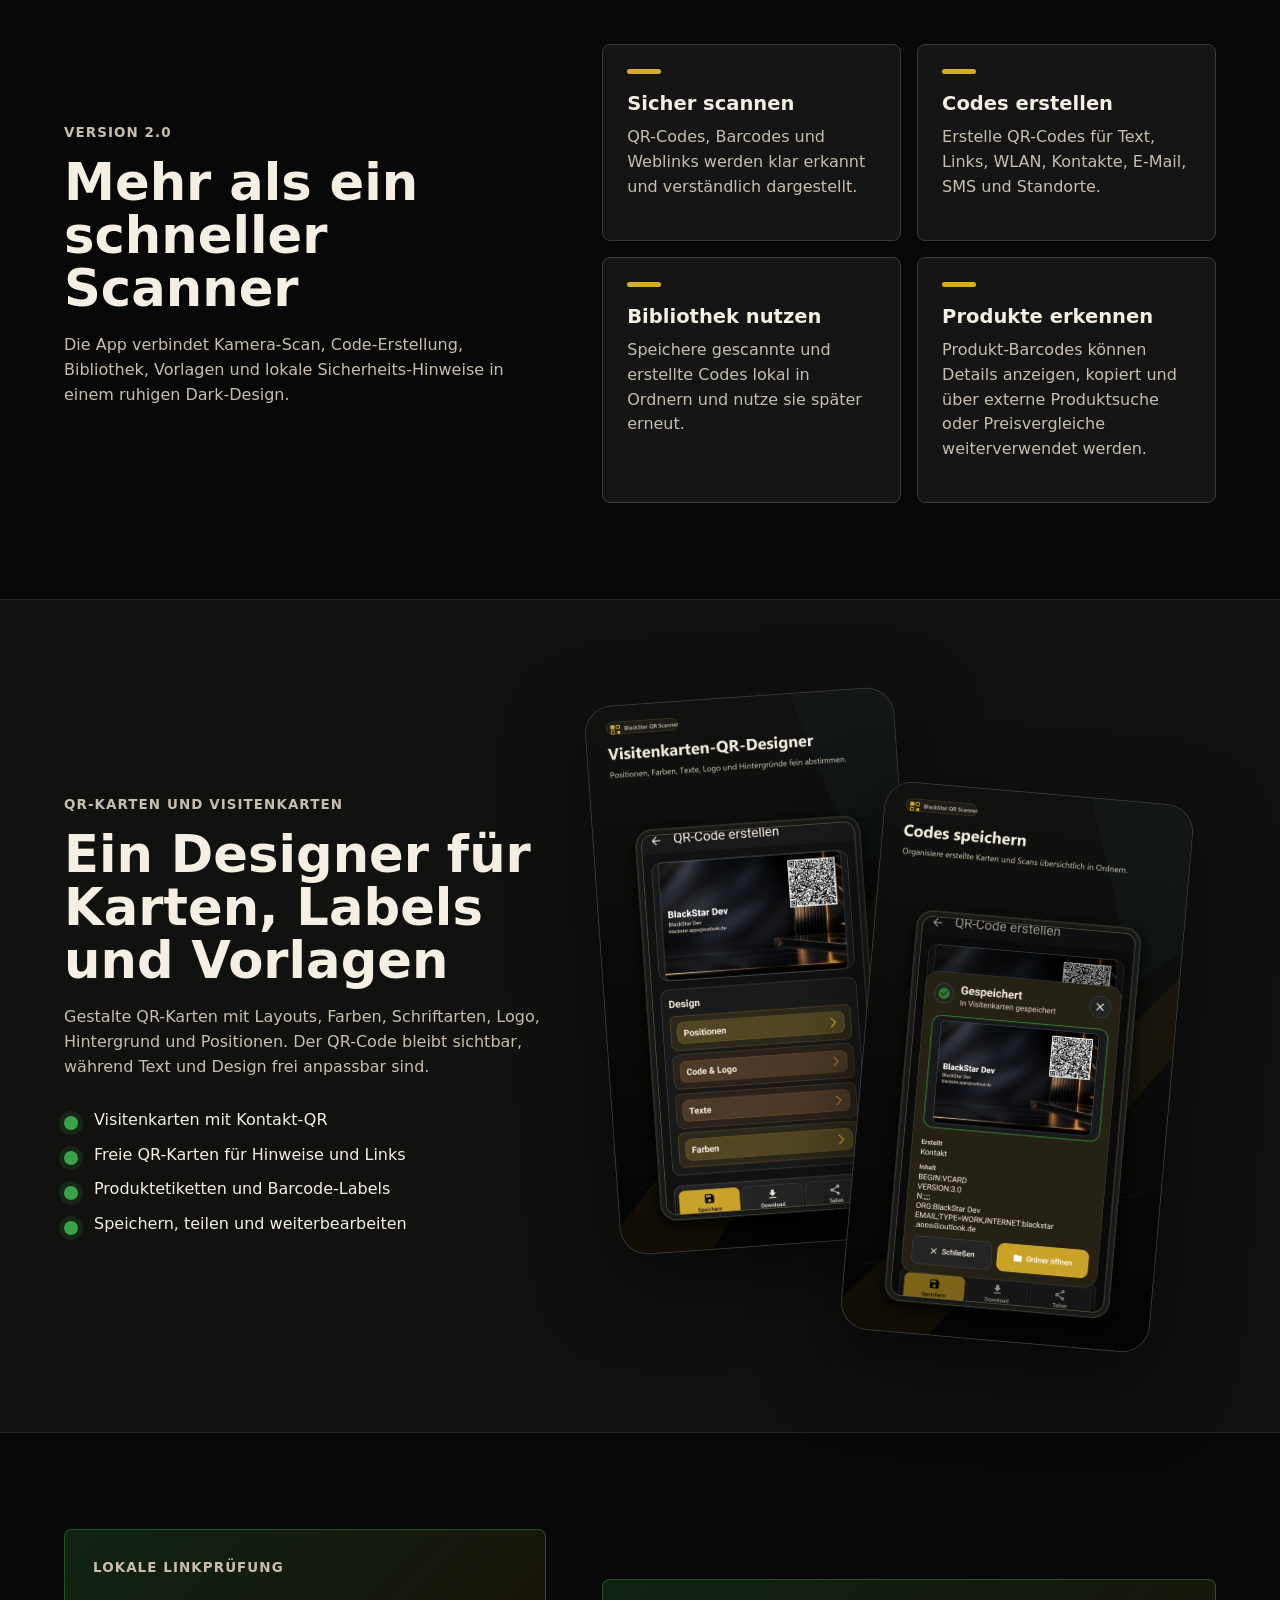
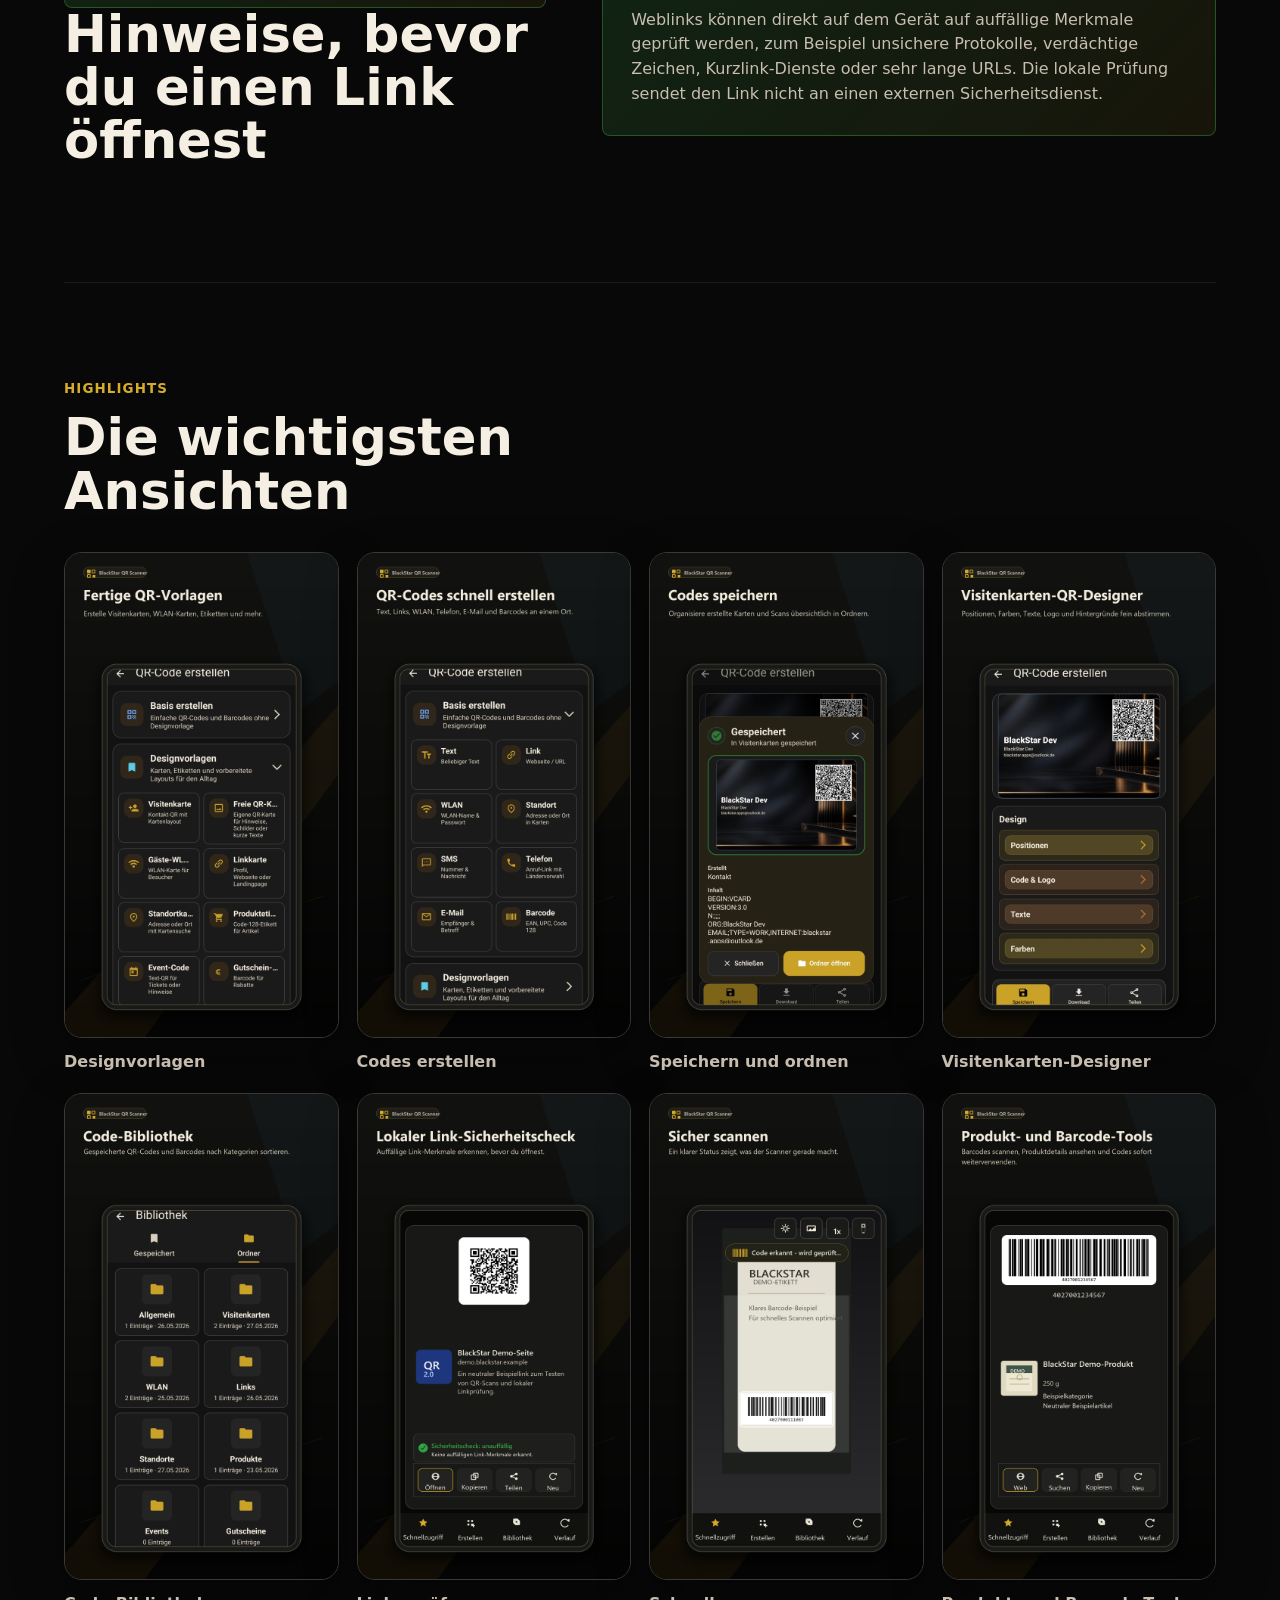
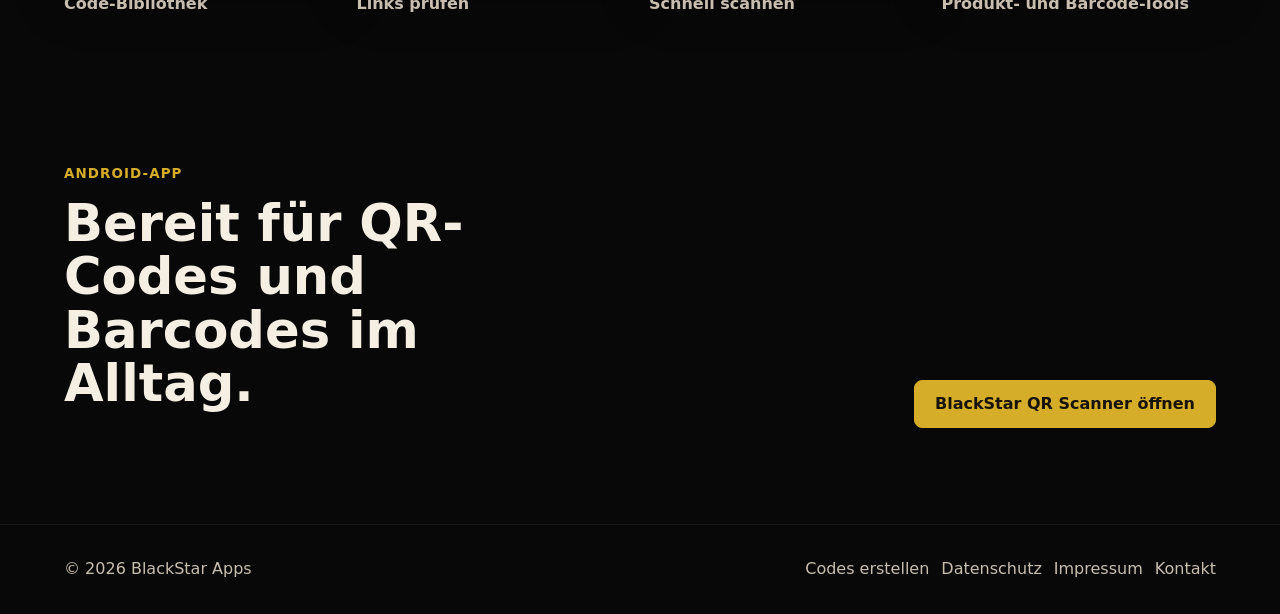
==== commit b0c369a0: "Show all highlight screenshots" ====
--- a/index.html
+++ b/index.html
@@ -201,24 +201,36 @@
       </div>
       <div class="screenshots">
         <figure>
+          <img src="assets/img/screen-ready-made-templates.jpg" alt="Designvorlagen für QR-Karten und Etiketten">
+          <figcaption>Designvorlagen</figcaption>
+        </figure>
+        <figure>
+          <img src="assets/img/screen-create.jpg" alt="QR-Code-Erstellung mit mehreren Codearten">
+          <figcaption>Codes erstellen</figcaption>
+        </figure>
+        <figure>
+          <img src="assets/img/screen-save.jpg" alt="Gespeicherter QR-Code mit Vorschau und Aktionen">
+          <figcaption>Speichern und ordnen</figcaption>
+        </figure>
+        <figure>
+          <img src="assets/img/screen-designer.jpg" alt="Visitenkarten-Designer mit Layout- und Farbbereichen">
+          <figcaption>Visitenkarten-Designer</figcaption>
+        </figure>
+        <figure>
+          <img src="assets/img/screen-library.jpg" alt="Bibliothek mit Ordnern">
+          <figcaption>Code-Bibliothek</figcaption>
+        </figure>
+        <figure>
+          <img src="assets/img/screen-safety.jpg" alt="Ergebnis mit lokalem Sicherheitscheck">
+          <figcaption>Links prüfen</figcaption>
+        </figure>
+        <figure>
           <img src="assets/img/screen-scan.jpg" alt="Scanner mit erkanntem Barcode">
           <figcaption>Schnell scannen</figcaption>
         </figure>
         <figure>
-          <img src="assets/img/screen-safety.jpg" alt="Ergebnis mit lokalem Sicherheitscheck">
-          <figcaption>Links prüfen</figcaption>
-        </figure>
-        <figure>
-          <img src="assets/img/screen-create.jpg" alt="QR-Code-Erstellung mit mehreren Codearten">
-          <figcaption>Codes erstellen</figcaption>
-        </figure>
-        <figure>
-          <img src="assets/img/screen-ready-made-templates.jpg" alt="Designvorlagen für QR-Karten und Etiketten">
-          <figcaption>Designvorlagen</figcaption>
-        </figure>
-        <figure>
-          <img src="assets/img/screen-library.jpg" alt="Bibliothek mit Ordnern">
-          <figcaption>Sauber speichern</figcaption>
+          <img src="assets/img/screen-product-barcodes.jpg" alt="Produkt- und Barcode-Ergebnis mit Aktionen">
+          <figcaption>Produkt- und Barcode-Tools</figcaption>
         </figure>
       </div>
     </section>
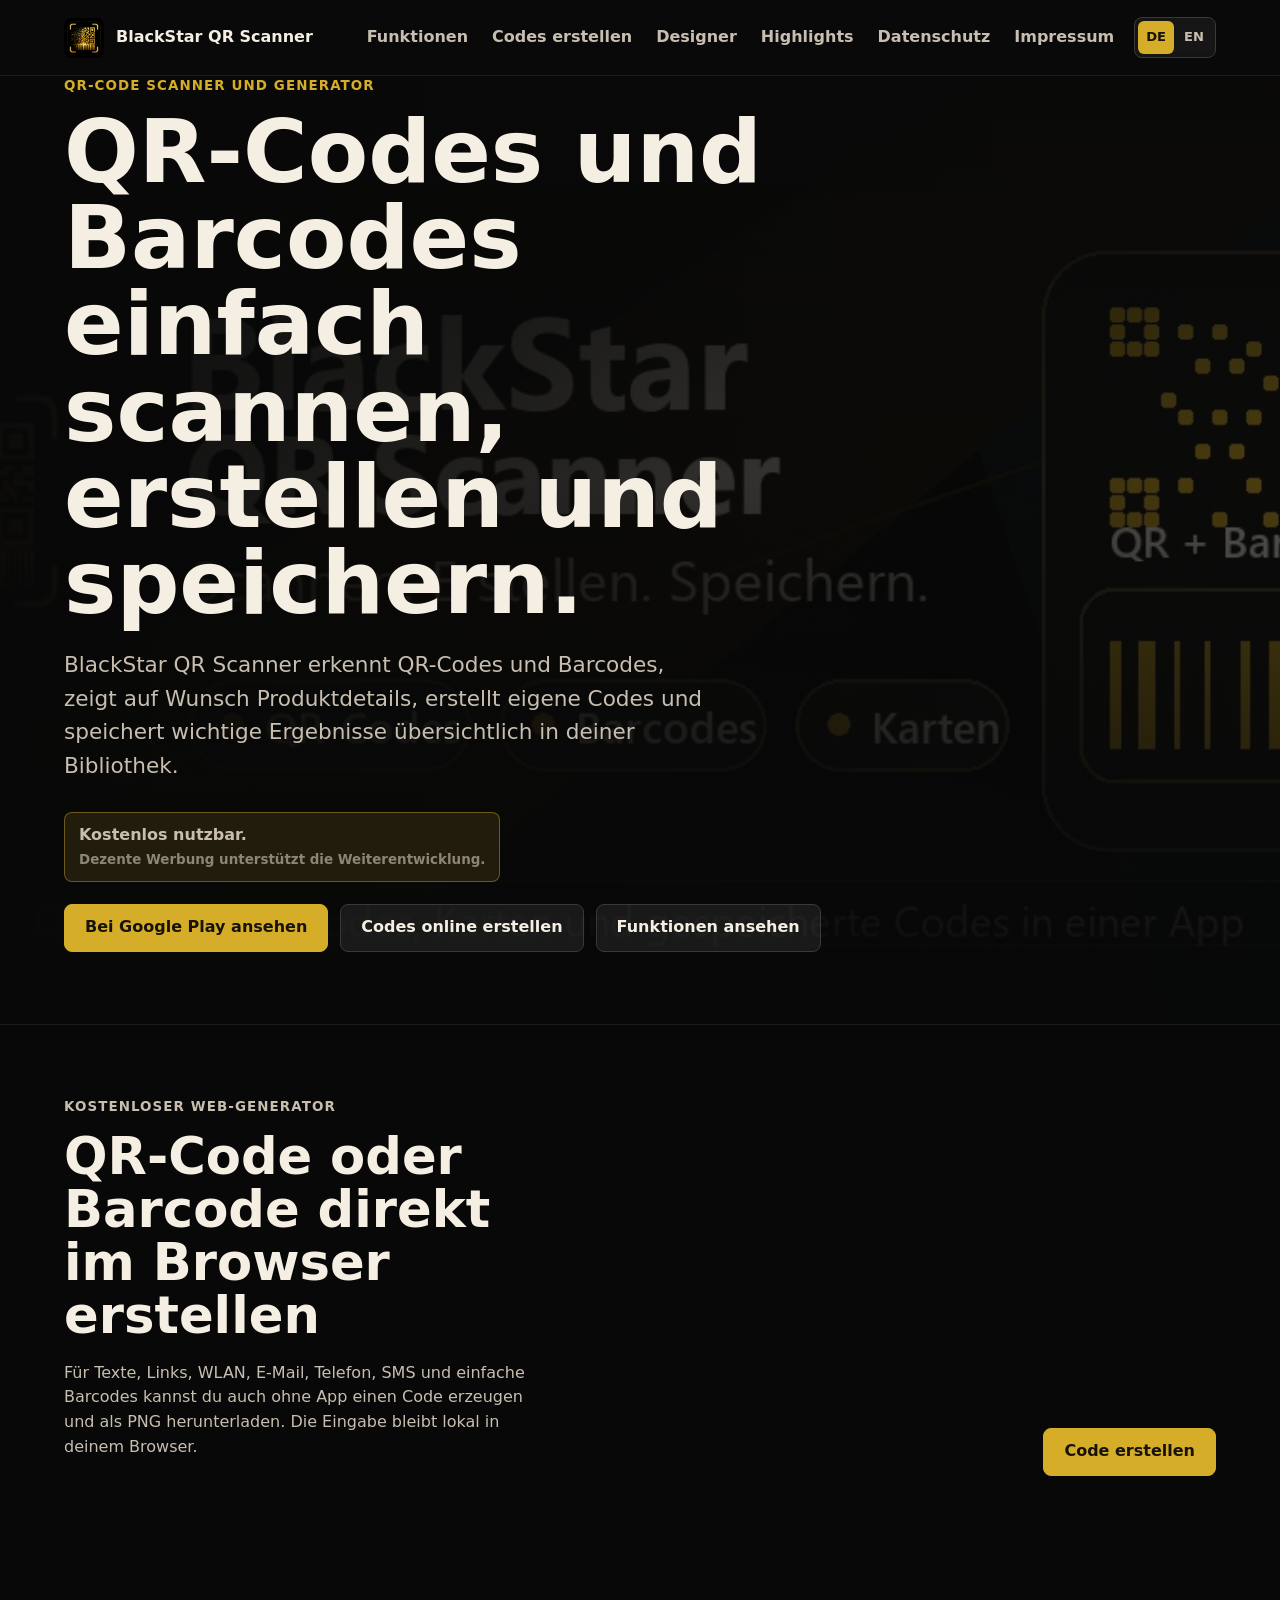
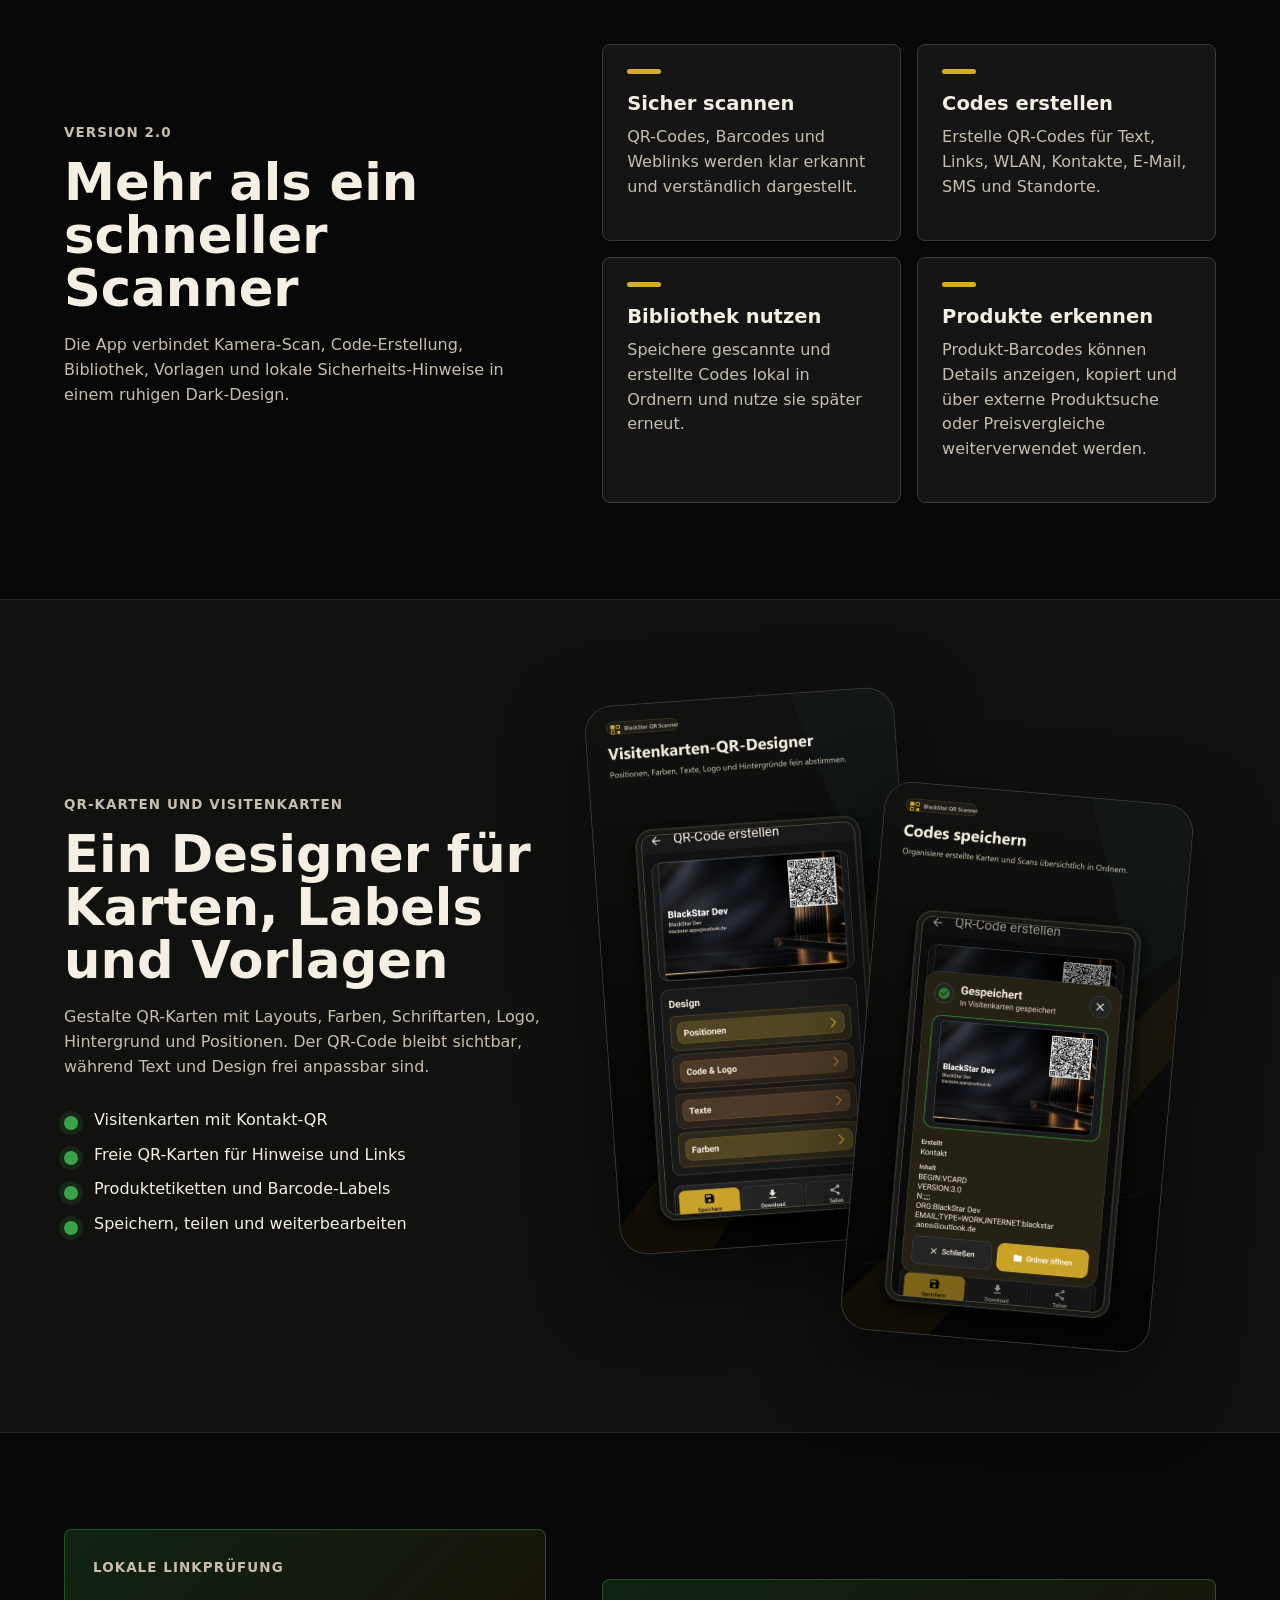
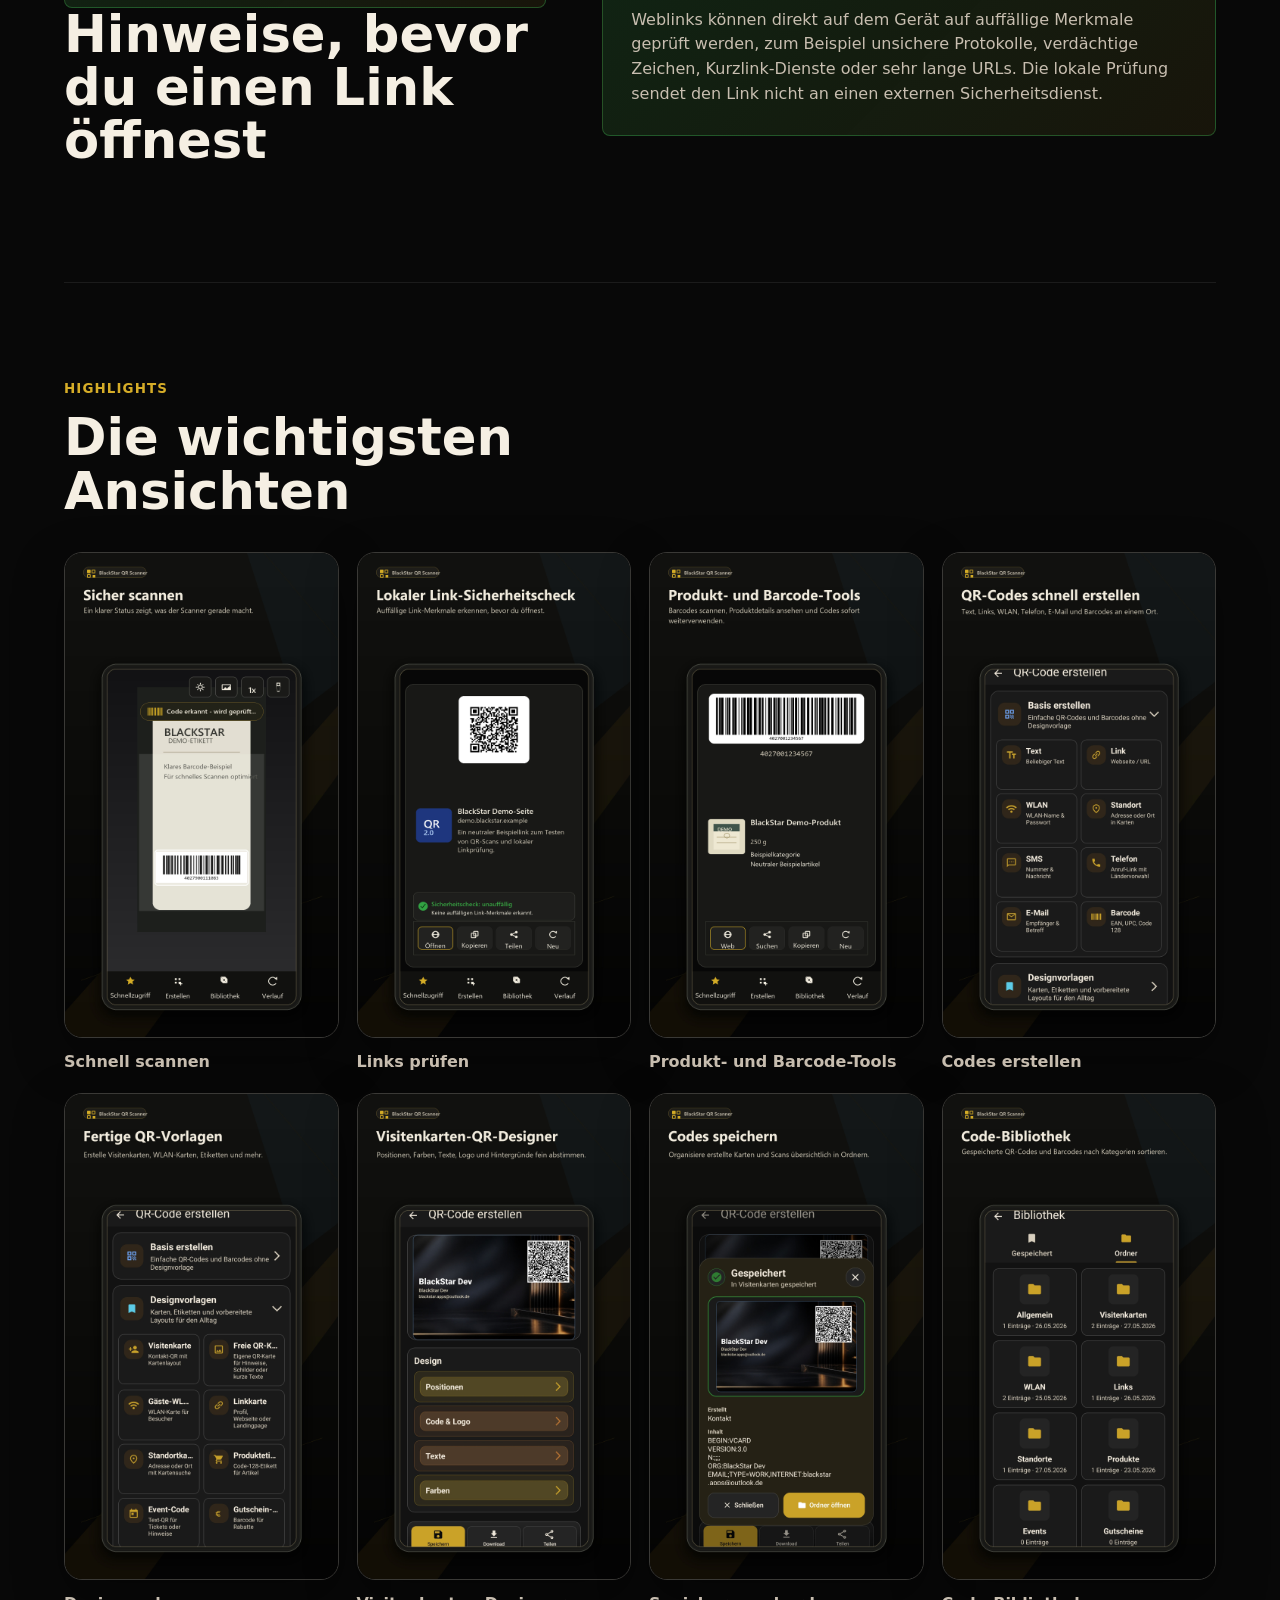
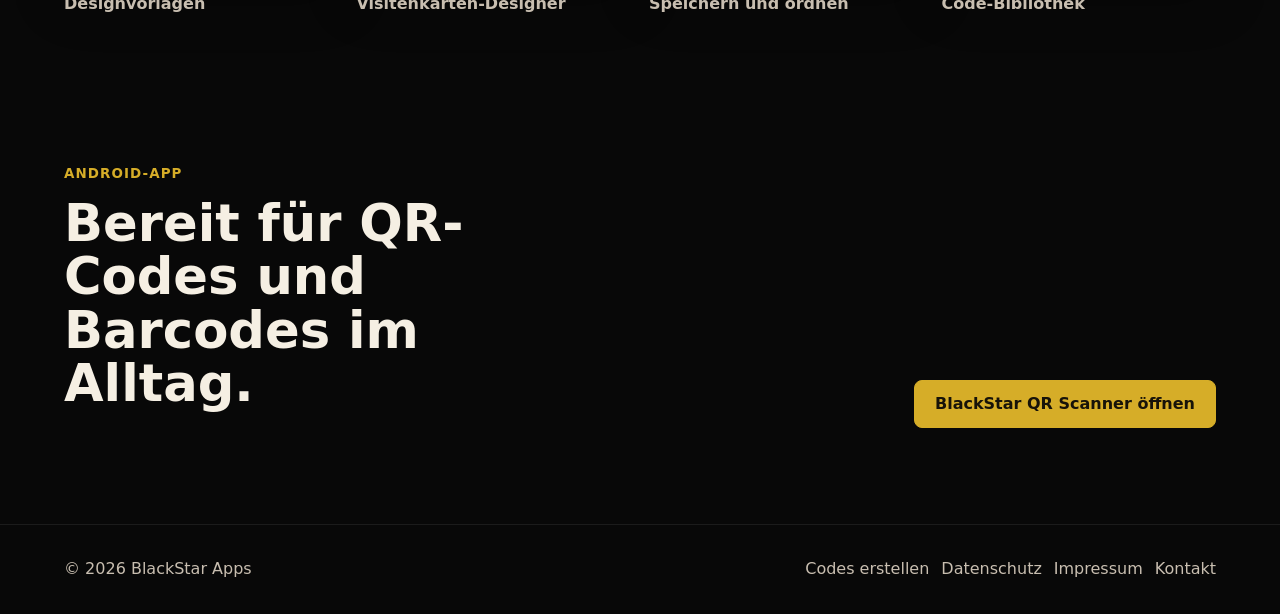
==== commit 02017f93: "Reorder highlight screenshots" ====
--- a/index.html
+++ b/index.html
@@ -201,36 +201,36 @@
       </div>
       <div class="screenshots">
         <figure>
+          <img src="assets/img/screen-scan.jpg" alt="Scanner mit erkanntem Barcode">
+          <figcaption>Schnell scannen</figcaption>
+        </figure>
+        <figure>
+          <img src="assets/img/screen-safety.jpg" alt="Ergebnis mit lokalem Sicherheitscheck">
+          <figcaption>Links prüfen</figcaption>
+        </figure>
+        <figure>
+          <img src="assets/img/screen-product-barcodes.jpg" alt="Produkt- und Barcode-Ergebnis mit Aktionen">
+          <figcaption>Produkt- und Barcode-Tools</figcaption>
+        </figure>
+        <figure>
+          <img src="assets/img/screen-create.jpg" alt="QR-Code-Erstellung mit mehreren Codearten">
+          <figcaption>Codes erstellen</figcaption>
+        </figure>
+        <figure>
           <img src="assets/img/screen-ready-made-templates.jpg" alt="Designvorlagen für QR-Karten und Etiketten">
           <figcaption>Designvorlagen</figcaption>
         </figure>
         <figure>
-          <img src="assets/img/screen-create.jpg" alt="QR-Code-Erstellung mit mehreren Codearten">
-          <figcaption>Codes erstellen</figcaption>
+          <img src="assets/img/screen-designer.jpg" alt="Visitenkarten-Designer mit Layout- und Farbbereichen">
+          <figcaption>Visitenkarten-Designer</figcaption>
         </figure>
         <figure>
           <img src="assets/img/screen-save.jpg" alt="Gespeicherter QR-Code mit Vorschau und Aktionen">
           <figcaption>Speichern und ordnen</figcaption>
         </figure>
         <figure>
-          <img src="assets/img/screen-designer.jpg" alt="Visitenkarten-Designer mit Layout- und Farbbereichen">
-          <figcaption>Visitenkarten-Designer</figcaption>
-        </figure>
-        <figure>
           <img src="assets/img/screen-library.jpg" alt="Bibliothek mit Ordnern">
           <figcaption>Code-Bibliothek</figcaption>
-        </figure>
-        <figure>
-          <img src="assets/img/screen-safety.jpg" alt="Ergebnis mit lokalem Sicherheitscheck">
-          <figcaption>Links prüfen</figcaption>
-        </figure>
-        <figure>
-          <img src="assets/img/screen-scan.jpg" alt="Scanner mit erkanntem Barcode">
-          <figcaption>Schnell scannen</figcaption>
-        </figure>
-        <figure>
-          <img src="assets/img/screen-product-barcodes.jpg" alt="Produkt- und Barcode-Ergebnis mit Aktionen">
-          <figcaption>Produkt- und Barcode-Tools</figcaption>
         </figure>
       </div>
     </section>
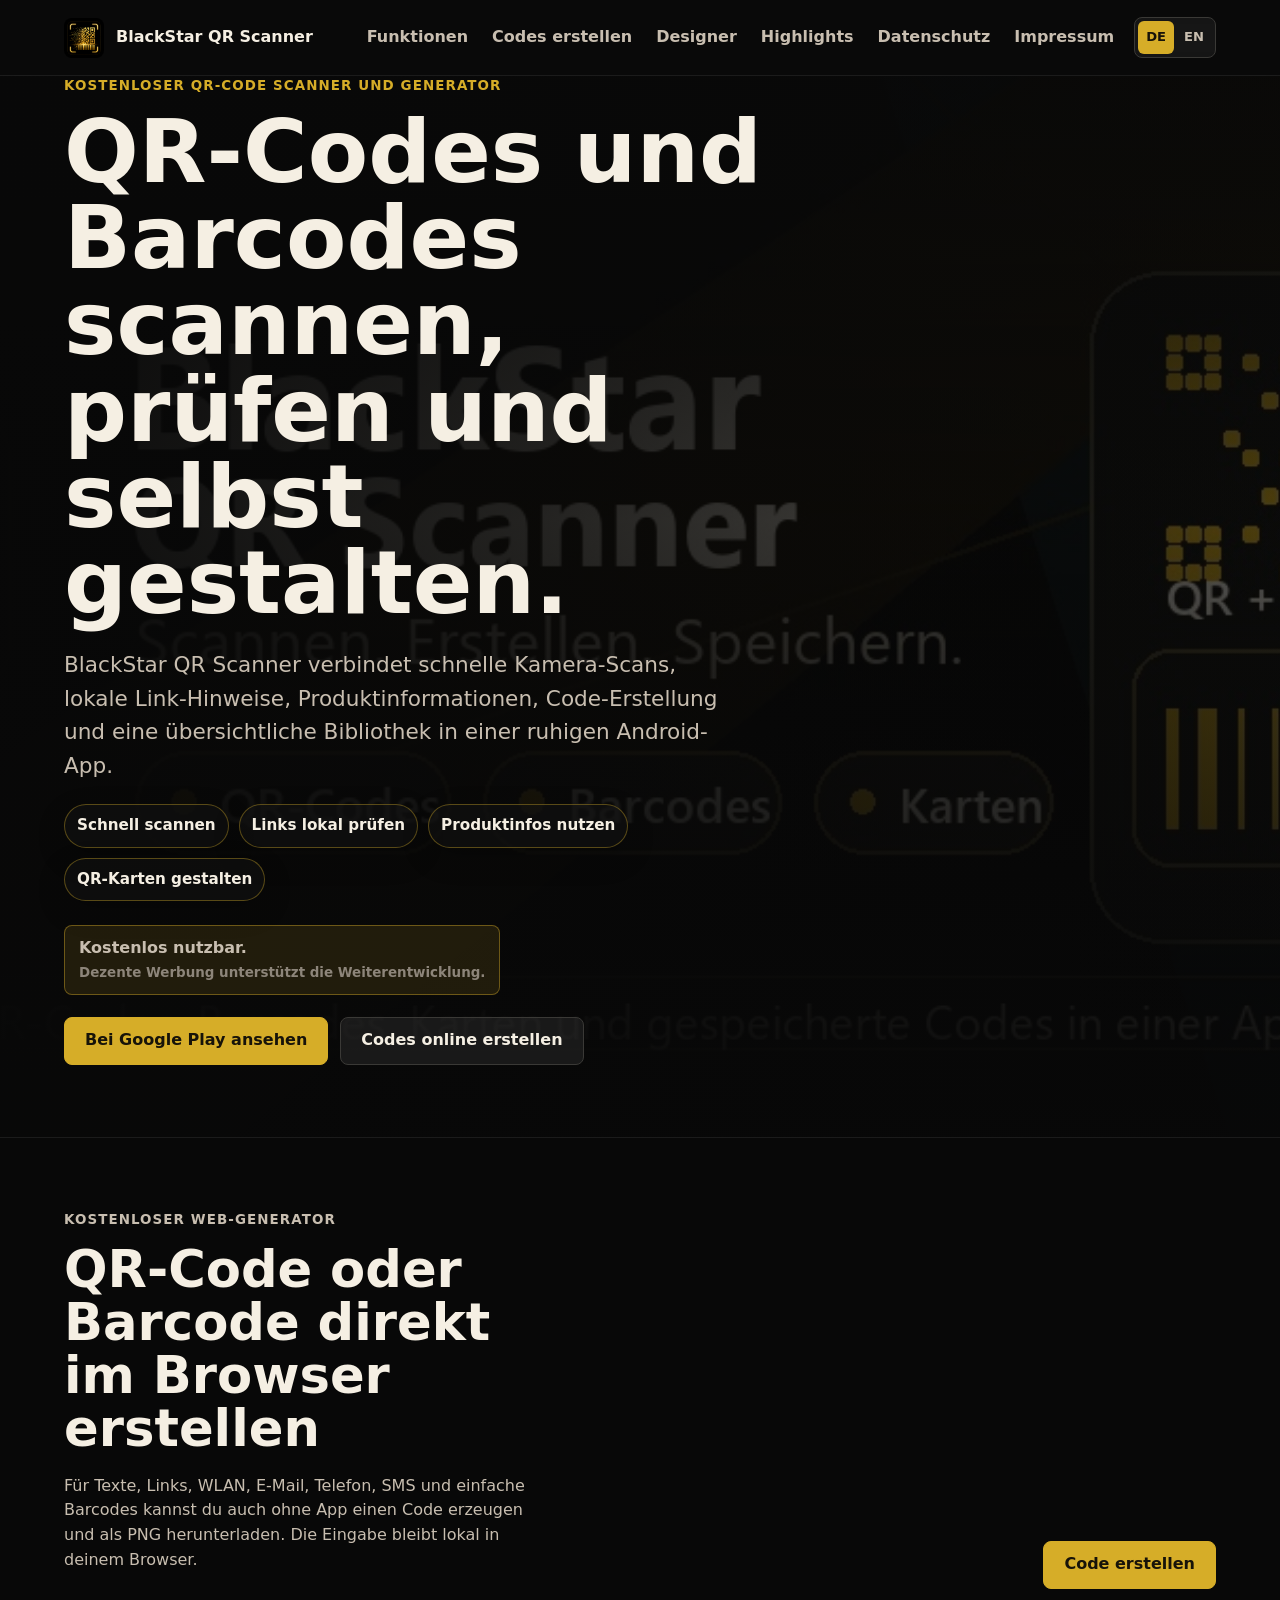
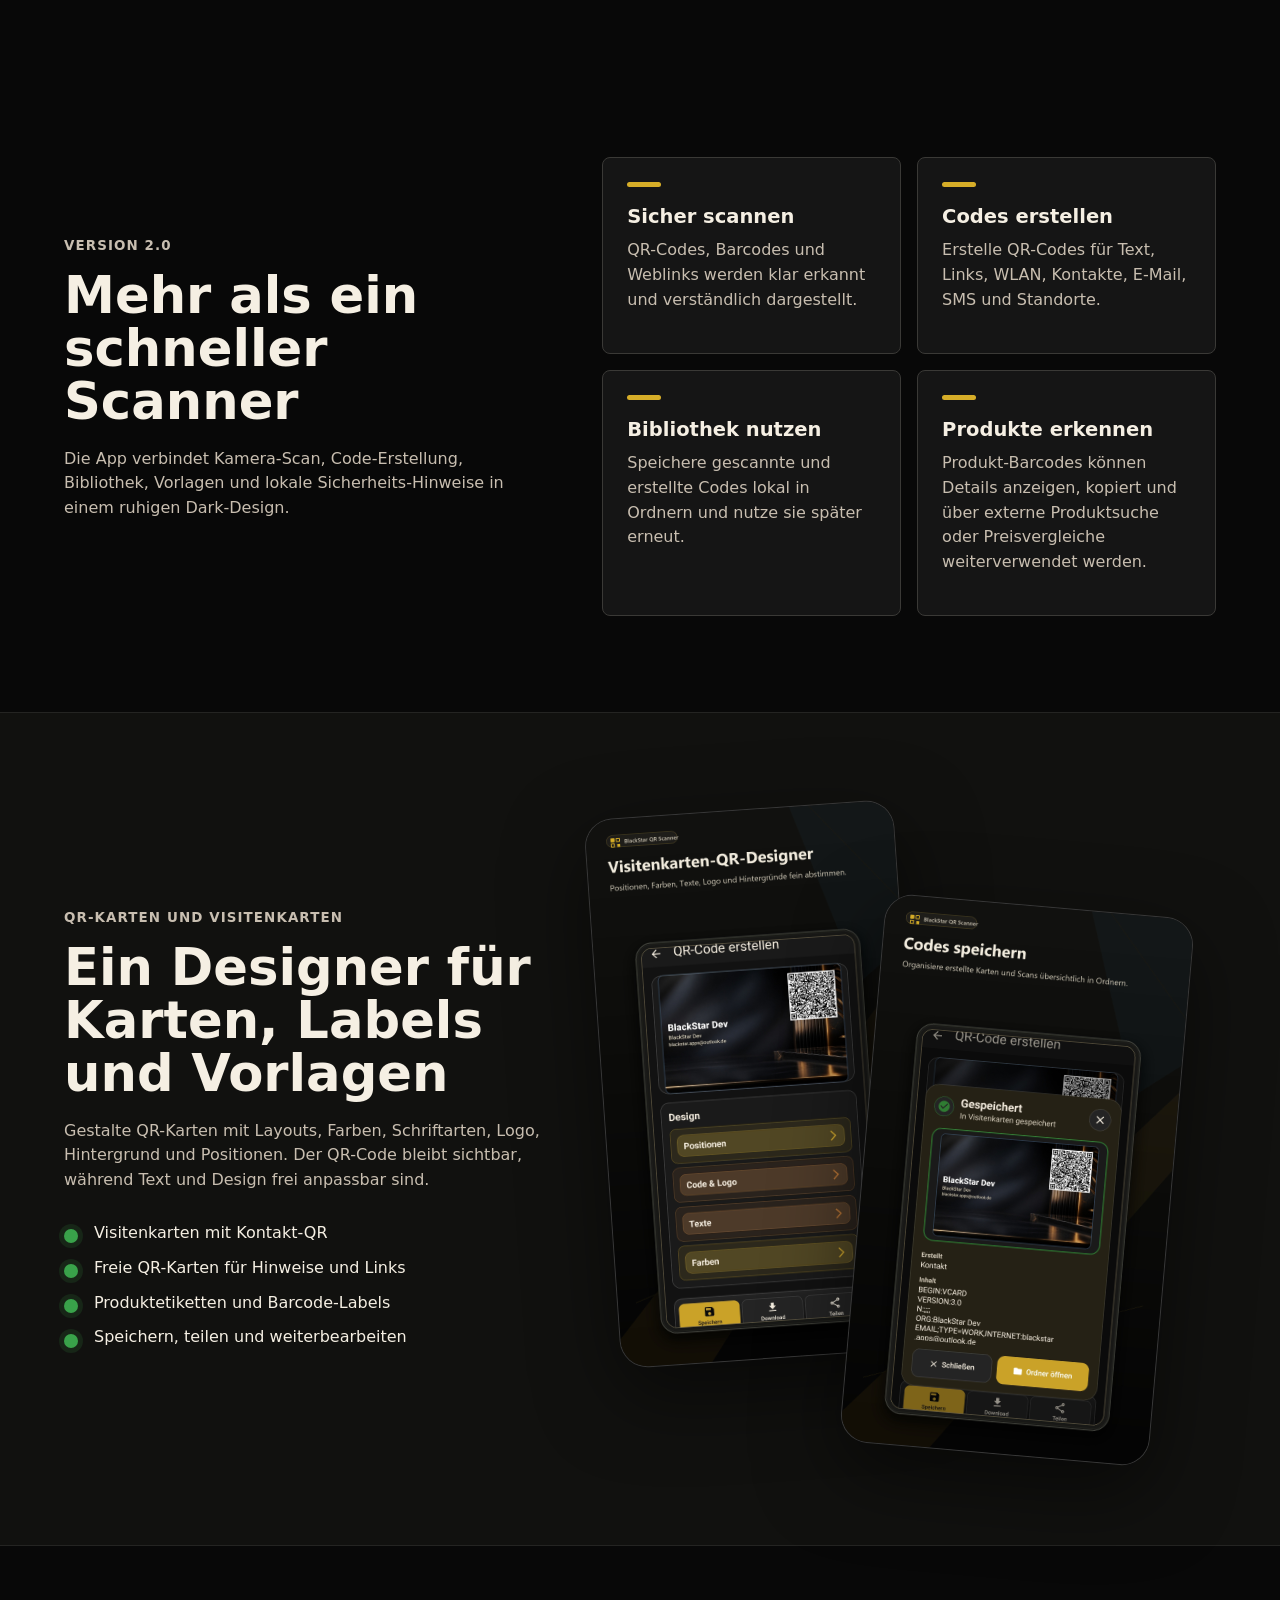
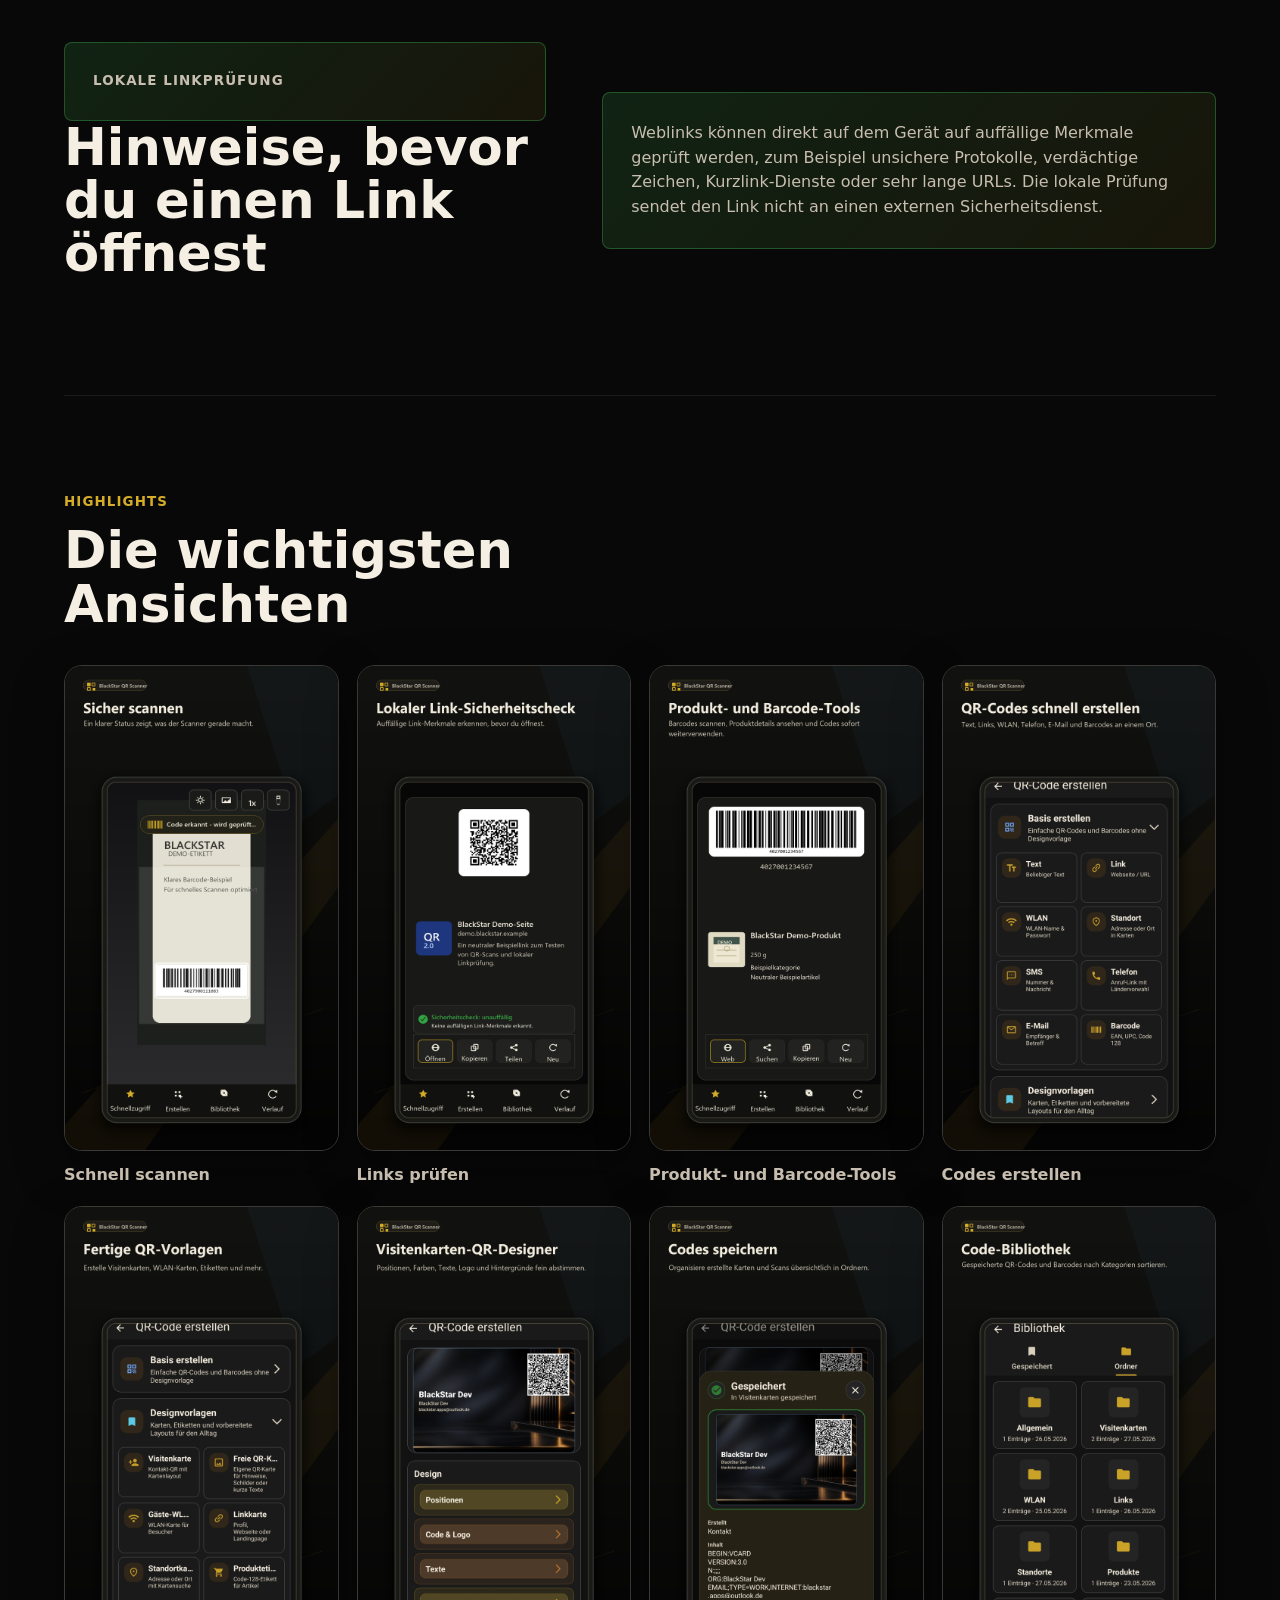
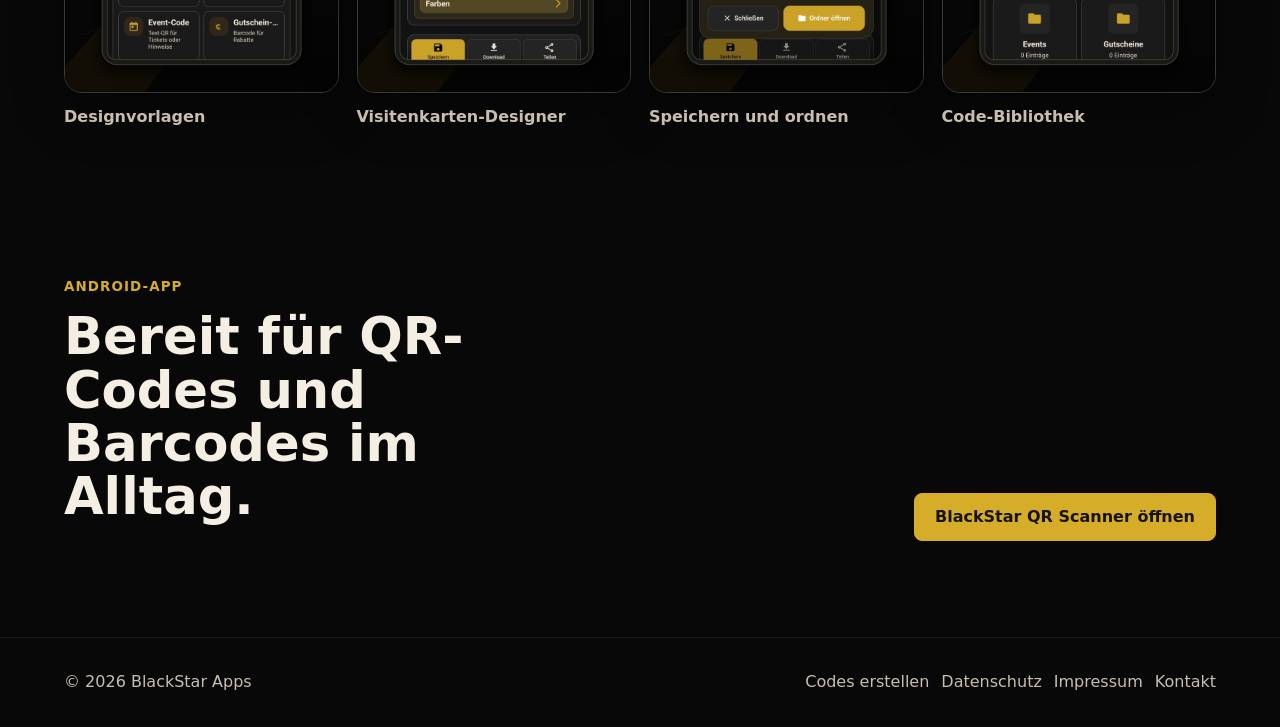
==== commit 631c81e5: "Improve homepage hero clarity" ====
--- a/index.html
+++ b/index.html
@@ -98,13 +98,19 @@
       </picture>
       <div class="hero-overlay"></div>
       <div class="hero-content">
-        <p class="eyebrow">QR-Code Scanner und Generator</p>
-        <h1>QR-Codes und Barcodes einfach scannen, erstellen und speichern.</h1>
+        <p class="eyebrow">Kostenloser QR-Code Scanner und Generator</p>
+        <h1>QR-Codes und Barcodes scannen, prüfen und selbst gestalten.</h1>
         <p class="hero-copy">
-          BlackStar QR Scanner erkennt QR-Codes und Barcodes, zeigt auf Wunsch
-          Produktdetails, erstellt eigene Codes und speichert wichtige Ergebnisse
-          übersichtlich in deiner Bibliothek.
-        </p>
+          BlackStar QR Scanner verbindet schnelle Kamera-Scans, lokale Link-Hinweise,
+          Produktinformationen, Code-Erstellung und eine übersichtliche Bibliothek in
+          einer ruhigen Android-App.
+        </p>
+        <ul class="hero-benefits" aria-label="Wichtige Vorteile">
+          <li>Schnell scannen</li>
+          <li>Links lokal prüfen</li>
+          <li>Produktinfos nutzen</li>
+          <li>QR-Karten gestalten</li>
+        </ul>
         <p class="free-note">
           <span>Kostenlos nutzbar.</span>
           <small>Dezente Werbung unterstützt die Weiterentwicklung.</small>
@@ -112,7 +118,6 @@
         <div class="hero-actions">
           <a class="button primary" href="https://play.google.com/store/apps/details?id=de.blackstar.qrscanner">Bei Google Play ansehen</a>
           <a class="button secondary" href="qr-code-erstellen.html">Codes online erstellen</a>
-          <a class="button secondary" href="#funktionen">Funktionen ansehen</a>
         </div>
       </div>
     </section>
--- a/assets/styles.css
+++ b/assets/styles.css
@@ -211,9 +211,30 @@
 
 .hero-copy {
   width: min(660px, 100%);
-  margin-bottom: 30px;
+  margin-bottom: 22px;
   color: var(--muted);
   font-size: clamp(1.05rem, 2vw, 1.35rem);
+}
+
+.hero-benefits {
+  display: flex;
+  flex-wrap: wrap;
+  gap: 10px;
+  width: min(720px, 100%);
+  margin: 0 0 24px;
+  padding: 0;
+  list-style: none;
+}
+
+.hero-benefits li {
+  padding: 9px 12px;
+  border: 1px solid rgba(214, 173, 40, .38);
+  border-radius: 999px;
+  background: rgba(18, 18, 18, .58);
+  color: var(--text);
+  font-size: .95rem;
+  font-weight: 800;
+  box-shadow: 0 10px 28px rgba(0, 0, 0, .22);
 }
 
 .free-note,
@@ -783,6 +804,20 @@
     padding-bottom: 48px;
   }
 
+  .hero-benefits {
+    gap: 8px;
+    margin-bottom: 20px;
+  }
+
+  .hero-benefits li {
+    padding: 8px 10px;
+    font-size: .86rem;
+  }
+
+  .hero-actions .button {
+    width: 100%;
+  }
+
   .hero-overlay {
     background:
       linear-gradient(0deg, rgba(8, 8, 8, .98) 0%, rgba(8, 8, 8, .72) 64%, rgba(8, 8, 8, .52) 100%);
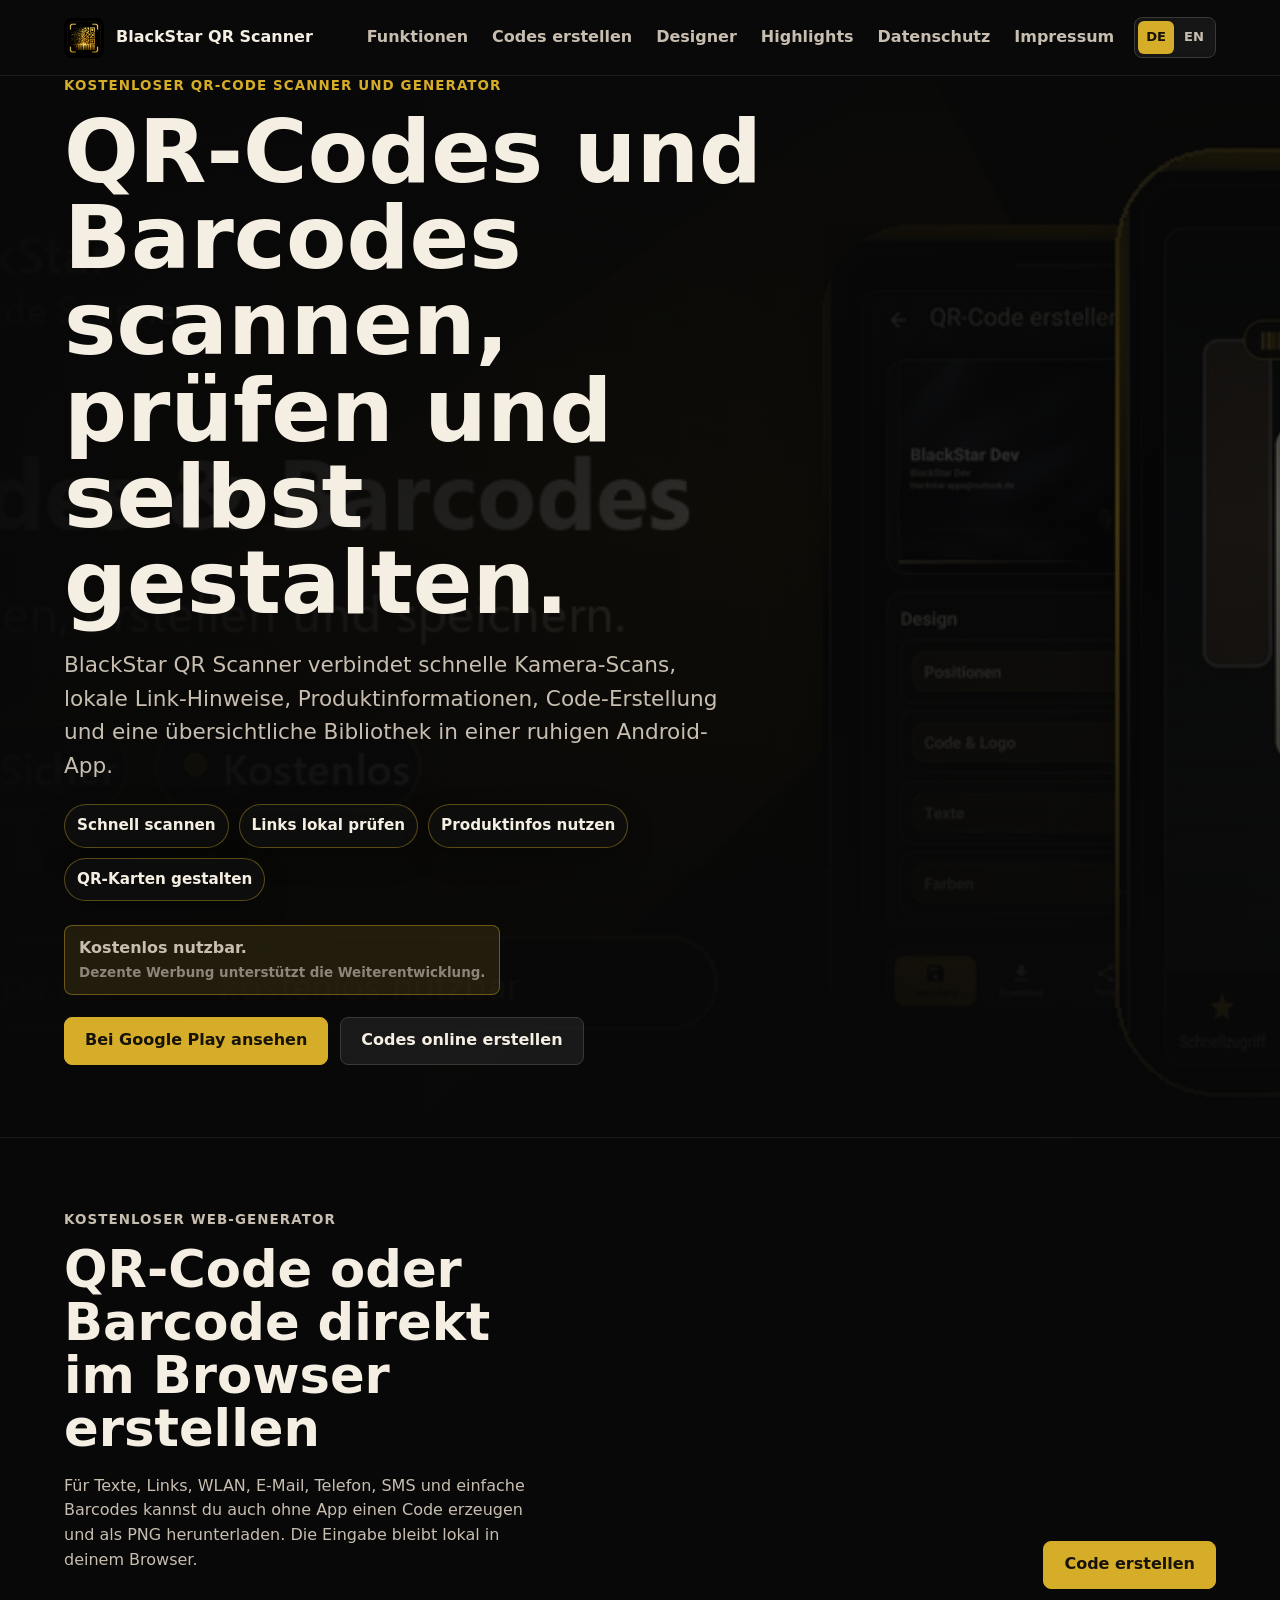
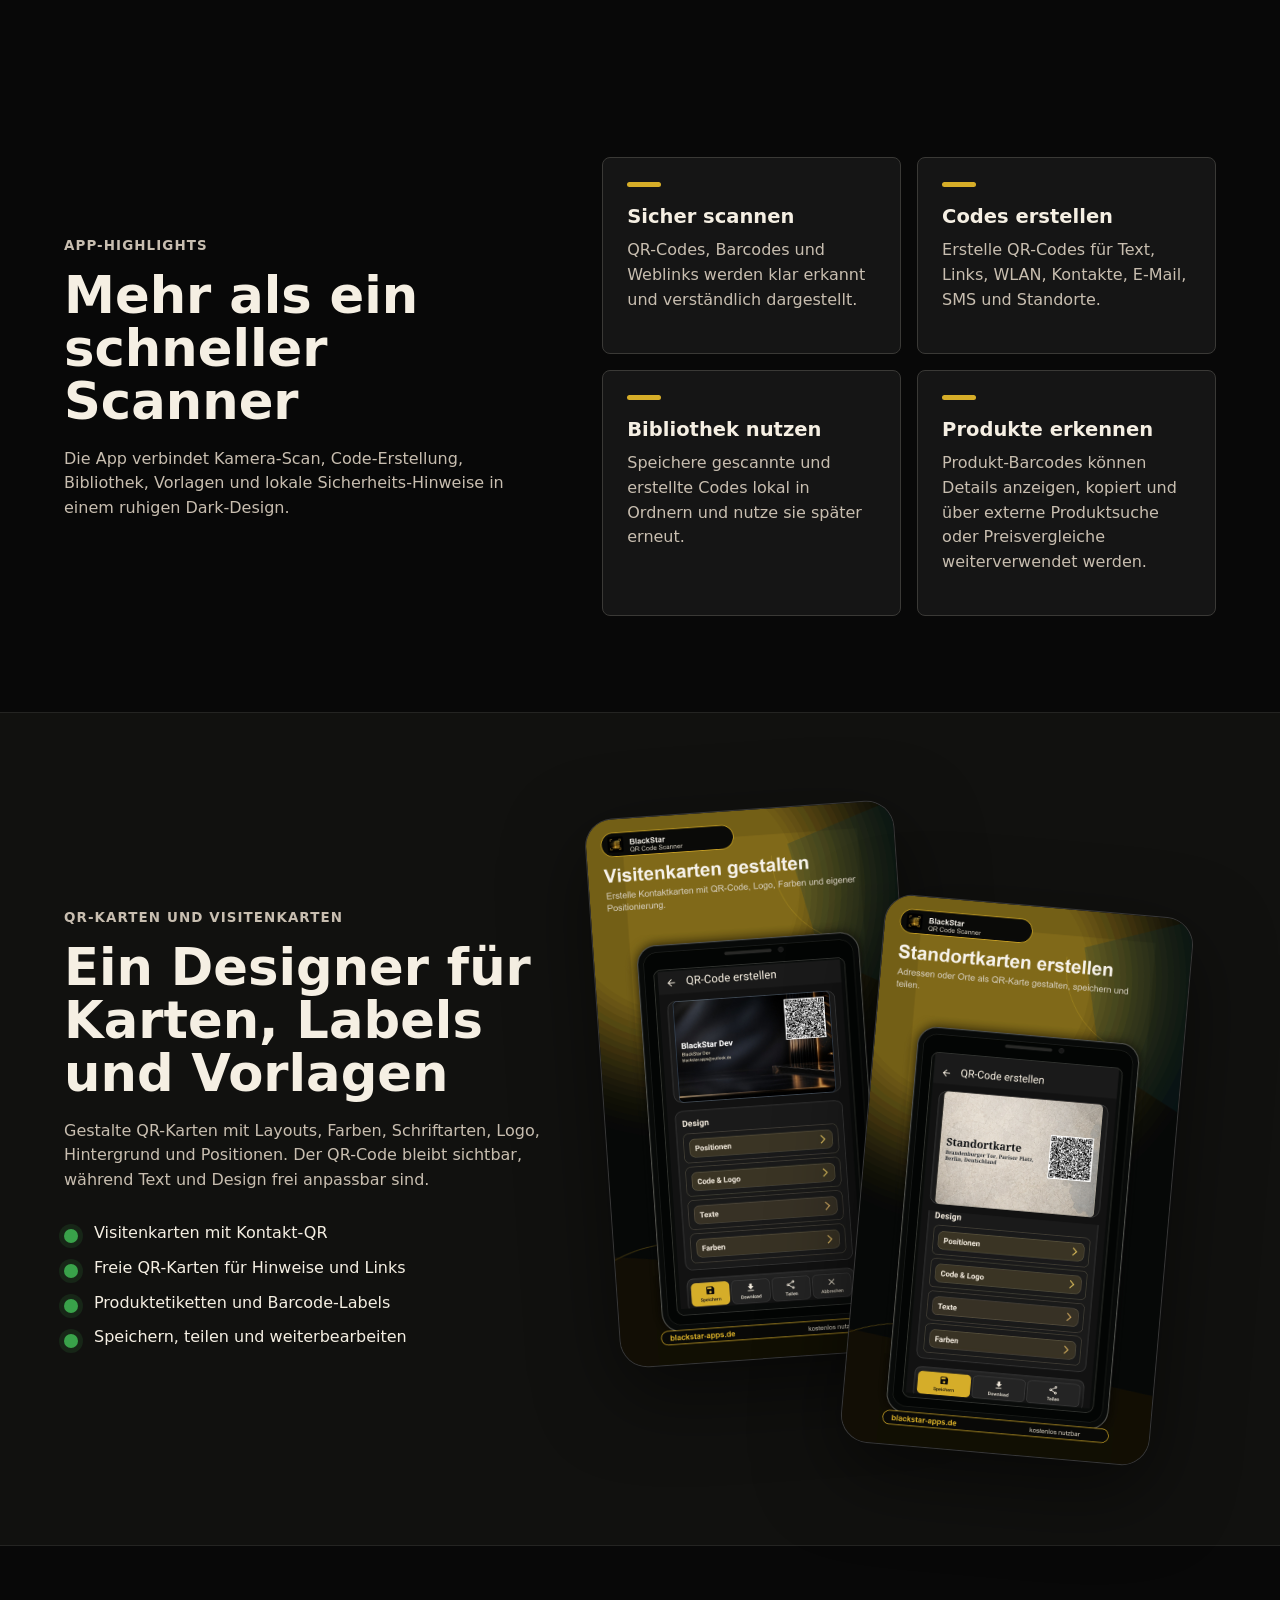
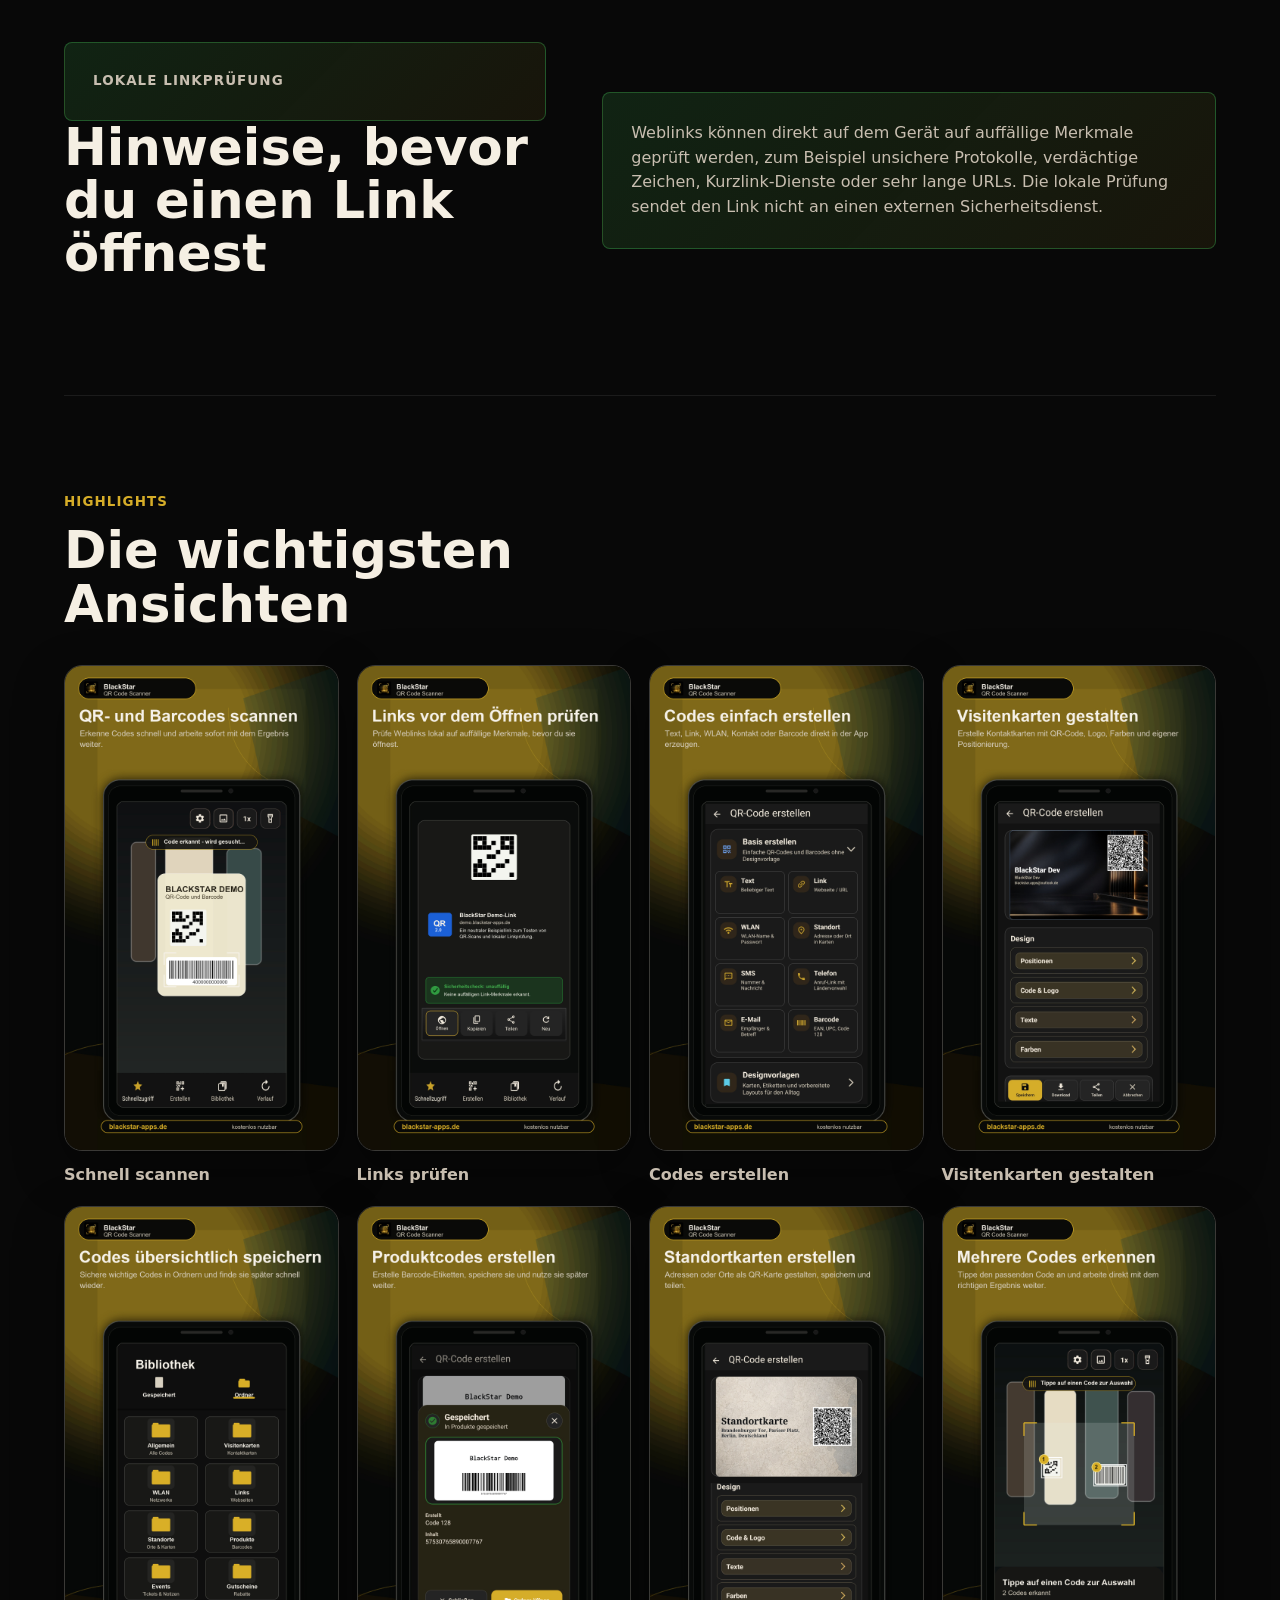
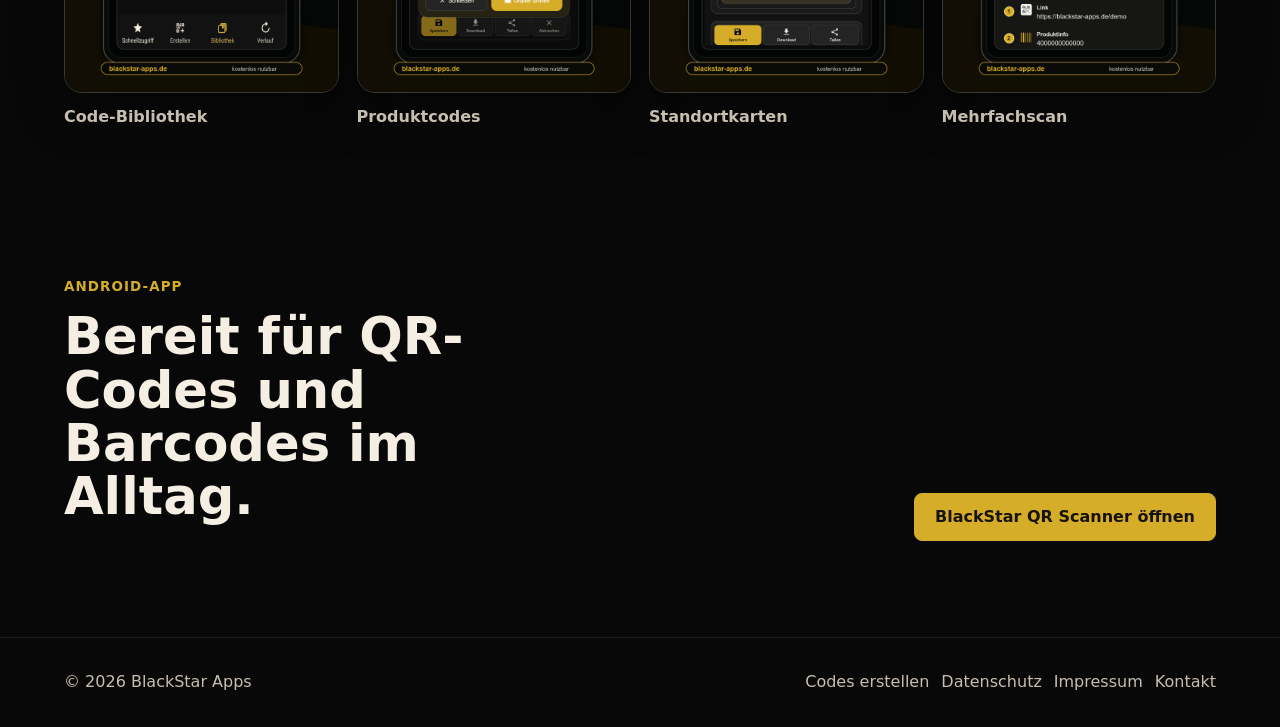
==== commit 9c0c64a8: "Refresh website screenshots and feature graphics" ====
--- a/index.html
+++ b/index.html
@@ -137,7 +137,7 @@
 
     <section id="funktionen" class="section intro-grid">
       <div>
-        <p class="section-kicker">Version 2.0</p>
+        <p class="section-kicker">App-Highlights</p>
         <h2>Mehr als ein schneller Scanner</h2>
         <p>
           Die App verbindet Kamera-Scan, Code-Erstellung, Bibliothek, Vorlagen und
@@ -181,8 +181,8 @@
         </ul>
       </div>
       <div class="phone-pair" aria-label="App-Vorschauen">
-        <img class="phone one" src="assets/img/screen-designer.jpg" alt="Visitenkarten-Designer im BlackStar QR Scanner">
-        <img class="phone two" src="assets/img/screen-save.jpg" alt="Gespeicherte QR-Visitenkarte">
+        <img class="phone one" src="assets/img/web-de-04-business-card-designer.jpg" alt="Visitenkarten-Designer im BlackStar QR Scanner">
+        <img class="phone two" src="assets/img/web-de-07-location-card.jpg" alt="Standortkarte mit QR-Code und Designoptionen">
       </div>
     </section>
 
@@ -206,36 +206,36 @@
       </div>
       <div class="screenshots">
         <figure>
-          <img src="assets/img/screen-scan.jpg" alt="Scanner mit erkanntem Barcode">
+          <img src="assets/img/web-de-01-scan-codes.jpg" alt="Scanner mit erkanntem QR-Code und Barcode">
           <figcaption>Schnell scannen</figcaption>
         </figure>
         <figure>
-          <img src="assets/img/screen-safety.jpg" alt="Ergebnis mit lokalem Sicherheitscheck">
+          <img src="assets/img/web-de-02-link-safety-check.jpg" alt="Link-Ergebnis mit lokalem Sicherheitscheck">
           <figcaption>Links prüfen</figcaption>
         </figure>
         <figure>
-          <img src="assets/img/screen-product-barcodes.jpg" alt="Produkt- und Barcode-Ergebnis mit Aktionen">
-          <figcaption>Produkt- und Barcode-Tools</figcaption>
-        </figure>
-        <figure>
-          <img src="assets/img/screen-create.jpg" alt="QR-Code-Erstellung mit mehreren Codearten">
+          <img src="assets/img/web-de-03-create-codes.jpg" alt="QR-Code-Generator mit mehreren Codearten">
           <figcaption>Codes erstellen</figcaption>
         </figure>
         <figure>
-          <img src="assets/img/screen-ready-made-templates.jpg" alt="Designvorlagen für QR-Karten und Etiketten">
-          <figcaption>Designvorlagen</figcaption>
-        </figure>
-        <figure>
-          <img src="assets/img/screen-designer.jpg" alt="Visitenkarten-Designer mit Layout- und Farbbereichen">
-          <figcaption>Visitenkarten-Designer</figcaption>
-        </figure>
-        <figure>
-          <img src="assets/img/screen-save.jpg" alt="Gespeicherter QR-Code mit Vorschau und Aktionen">
-          <figcaption>Speichern und ordnen</figcaption>
-        </figure>
-        <figure>
-          <img src="assets/img/screen-library.jpg" alt="Bibliothek mit Ordnern">
+          <img src="assets/img/web-de-04-business-card-designer.jpg" alt="Visitenkarten-Designer mit Layout- und Farbbereichen">
+          <figcaption>Visitenkarten gestalten</figcaption>
+        </figure>
+        <figure>
+          <img src="assets/img/web-de-05-organize-library.jpg" alt="Bibliothek mit Ordnern für gespeicherte Codes">
           <figcaption>Code-Bibliothek</figcaption>
+        </figure>
+        <figure>
+          <img src="assets/img/web-de-06-product-code.jpg" alt="Produktcode und Barcode-Etikett mit gespeicherter Vorschau">
+          <figcaption>Produktcodes</figcaption>
+        </figure>
+        <figure>
+          <img src="assets/img/web-de-07-location-card.jpg" alt="Standortkarte mit QR-Code und Layoutoptionen">
+          <figcaption>Standortkarten</figcaption>
+        </figure>
+        <figure>
+          <img src="assets/img/web-de-08-multi-scan-selection.jpg" alt="Mehrfachscan mit auswählbaren Codes">
+          <figcaption>Mehrfachscan</figcaption>
         </figure>
       </div>
     </section>
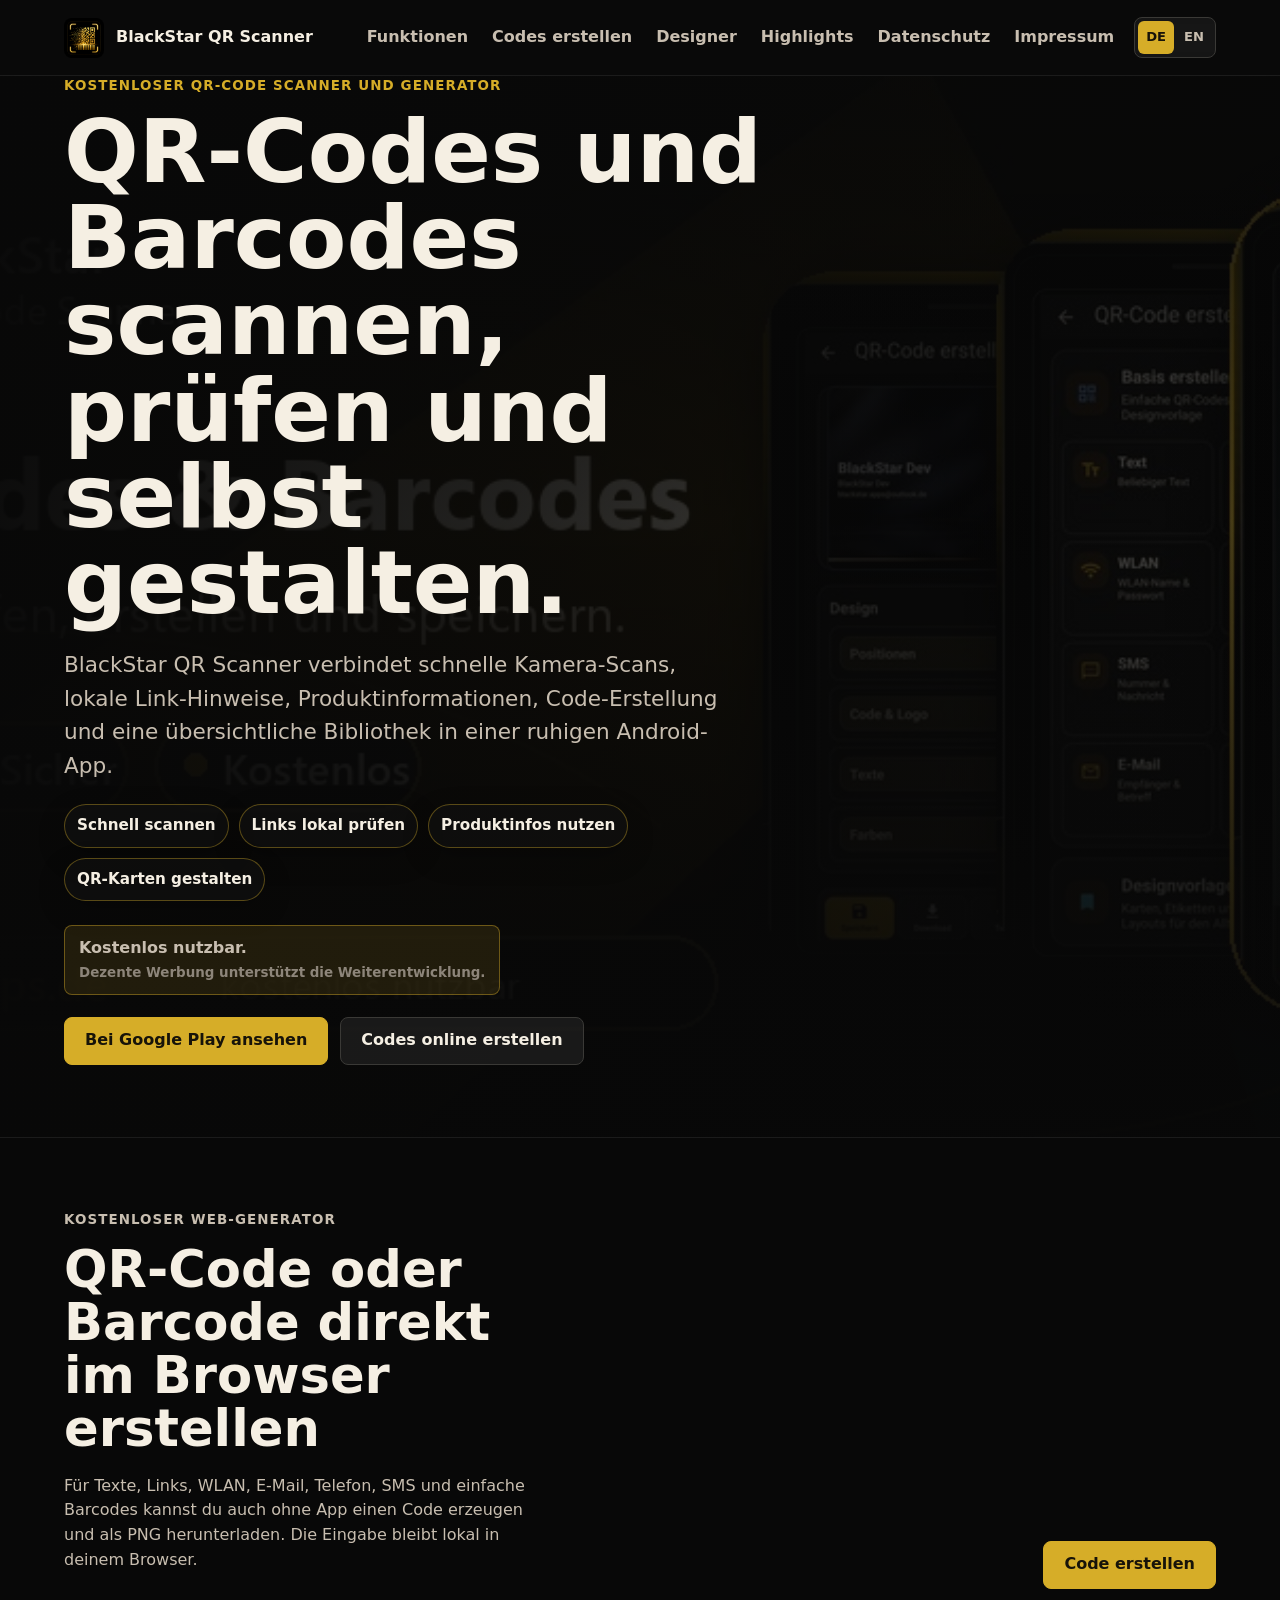
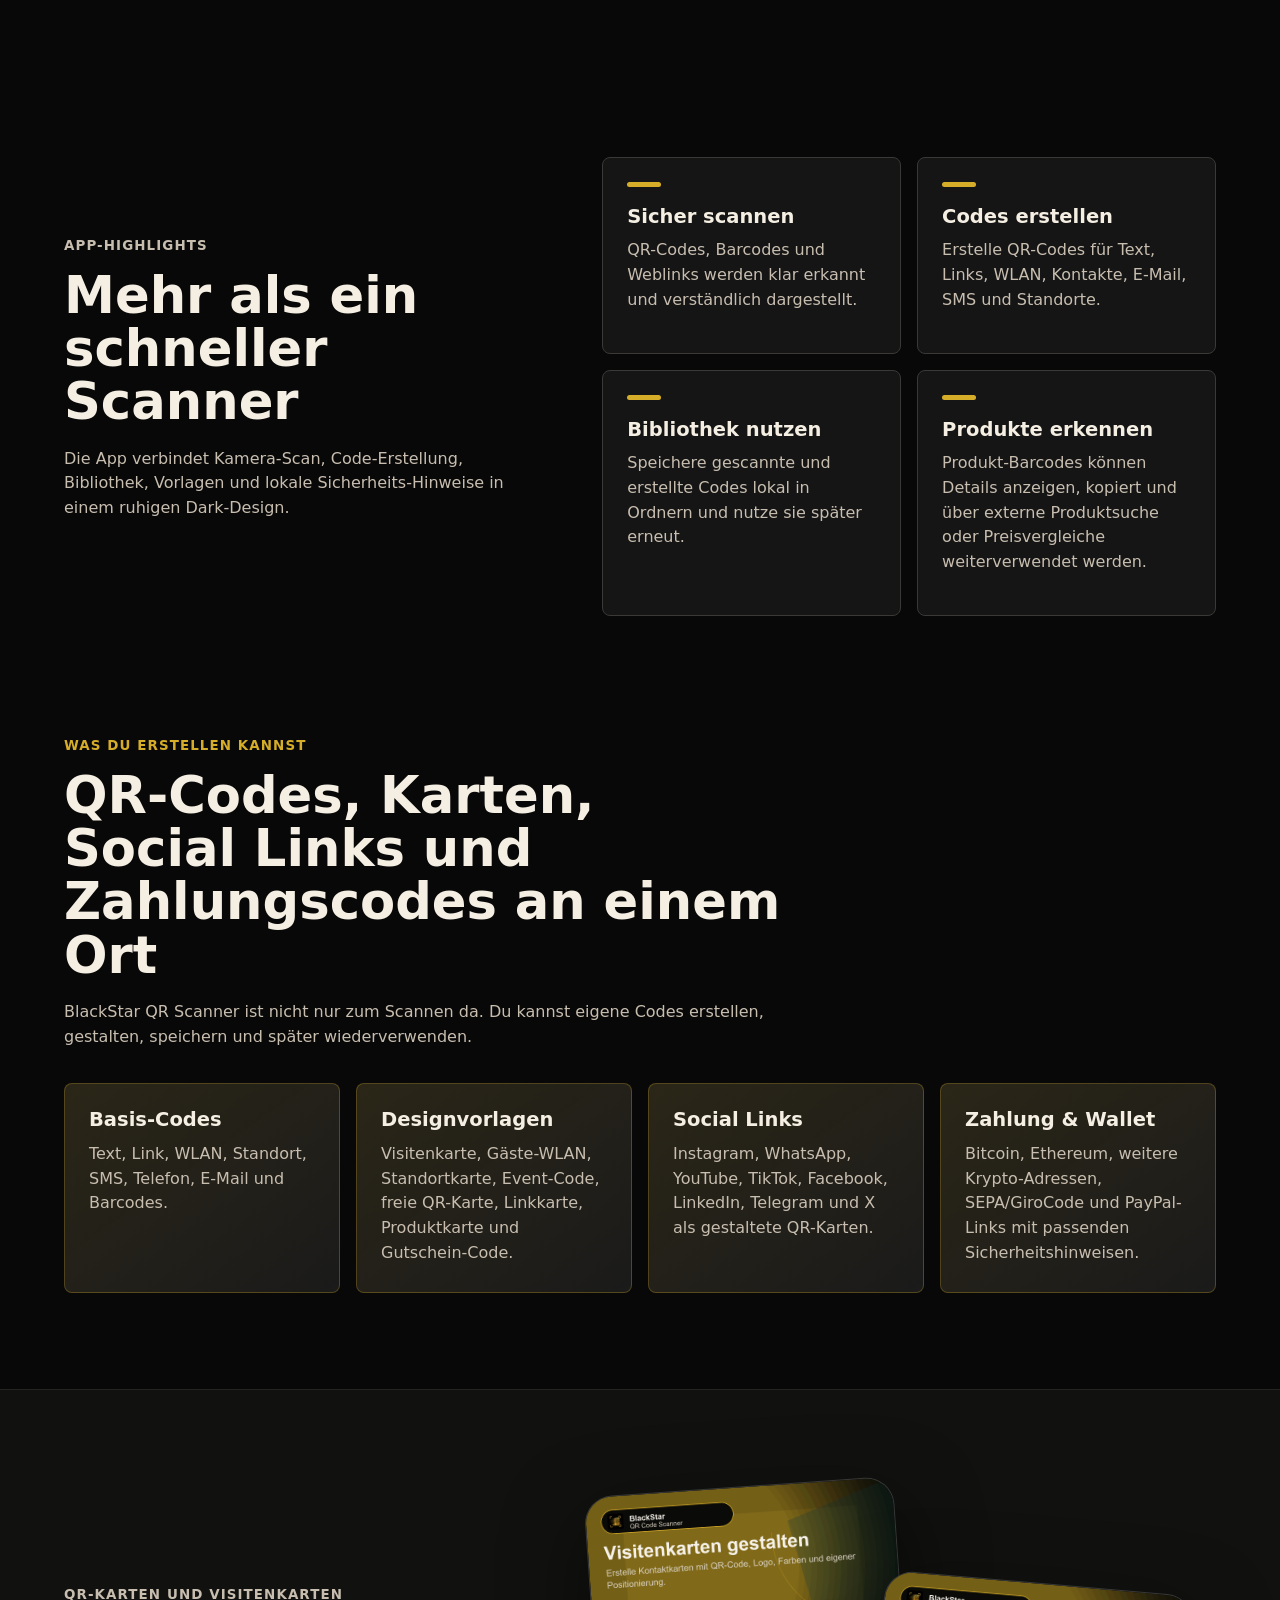
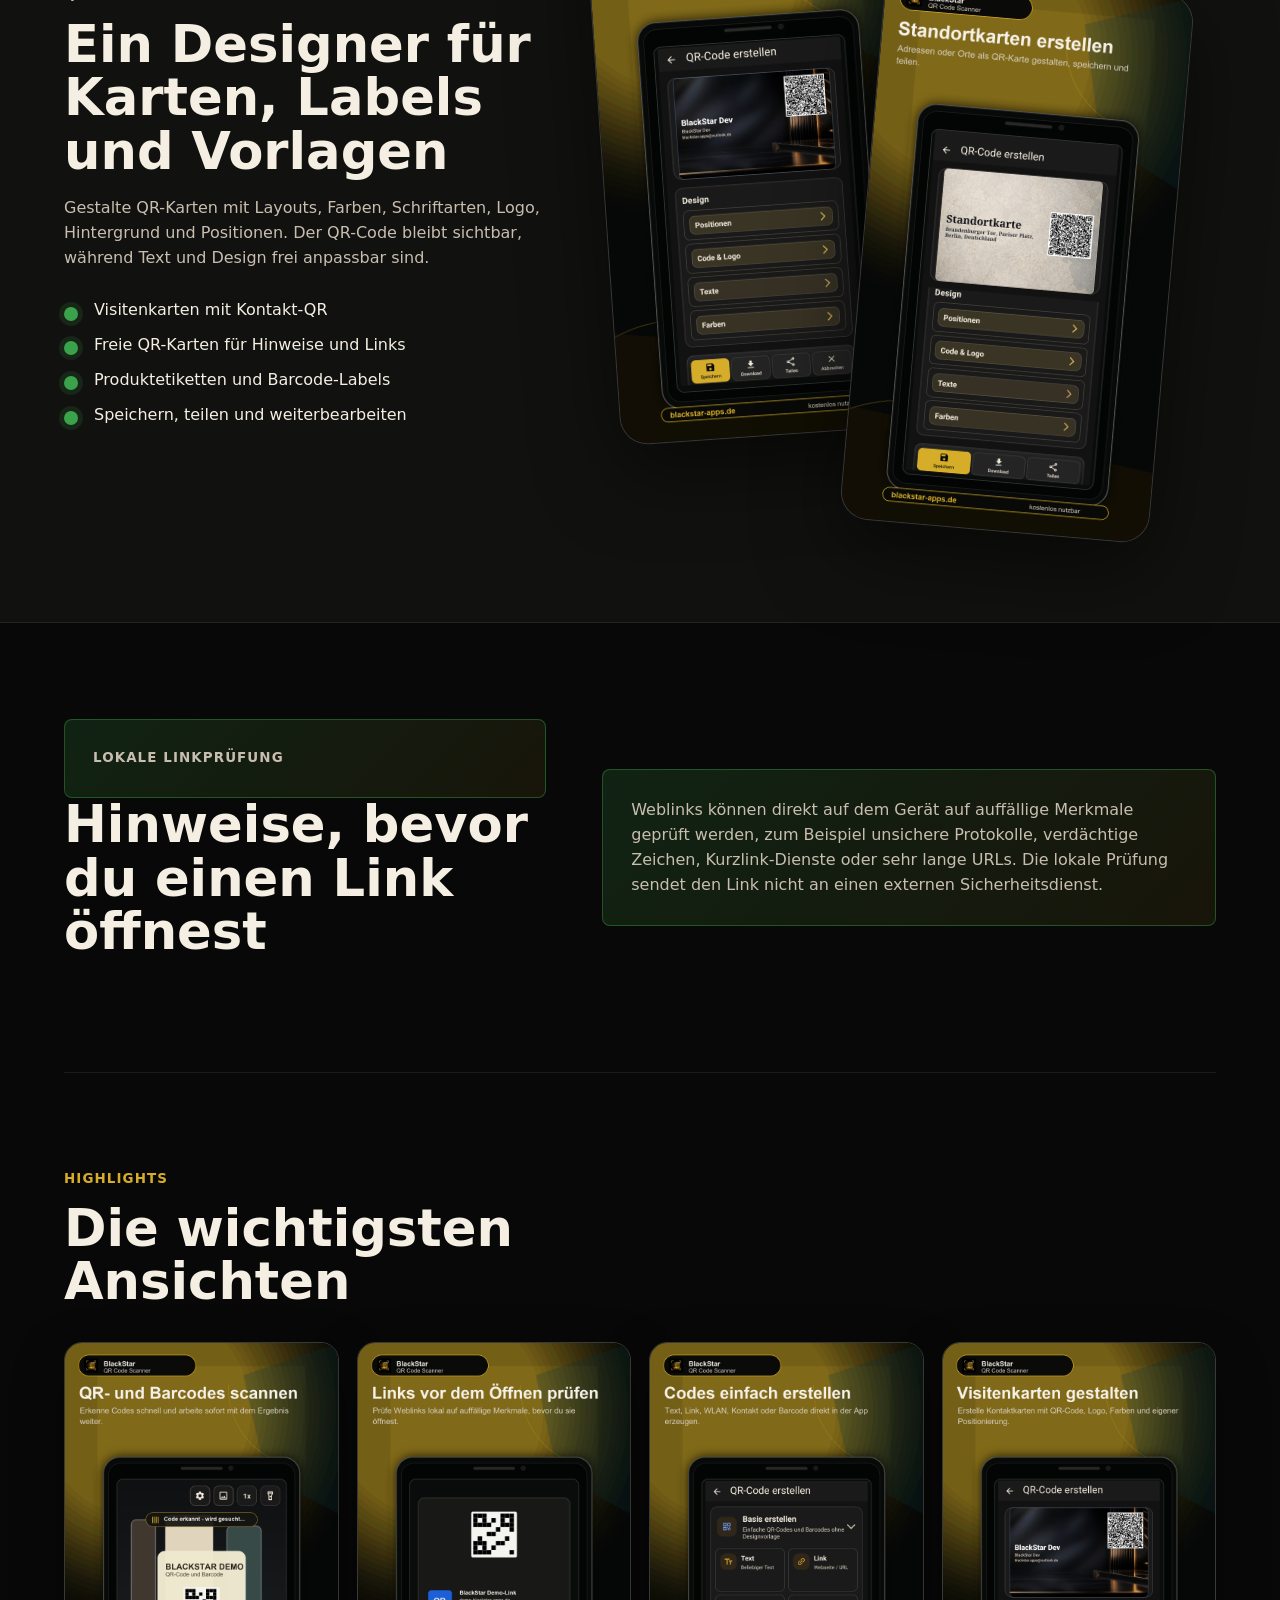
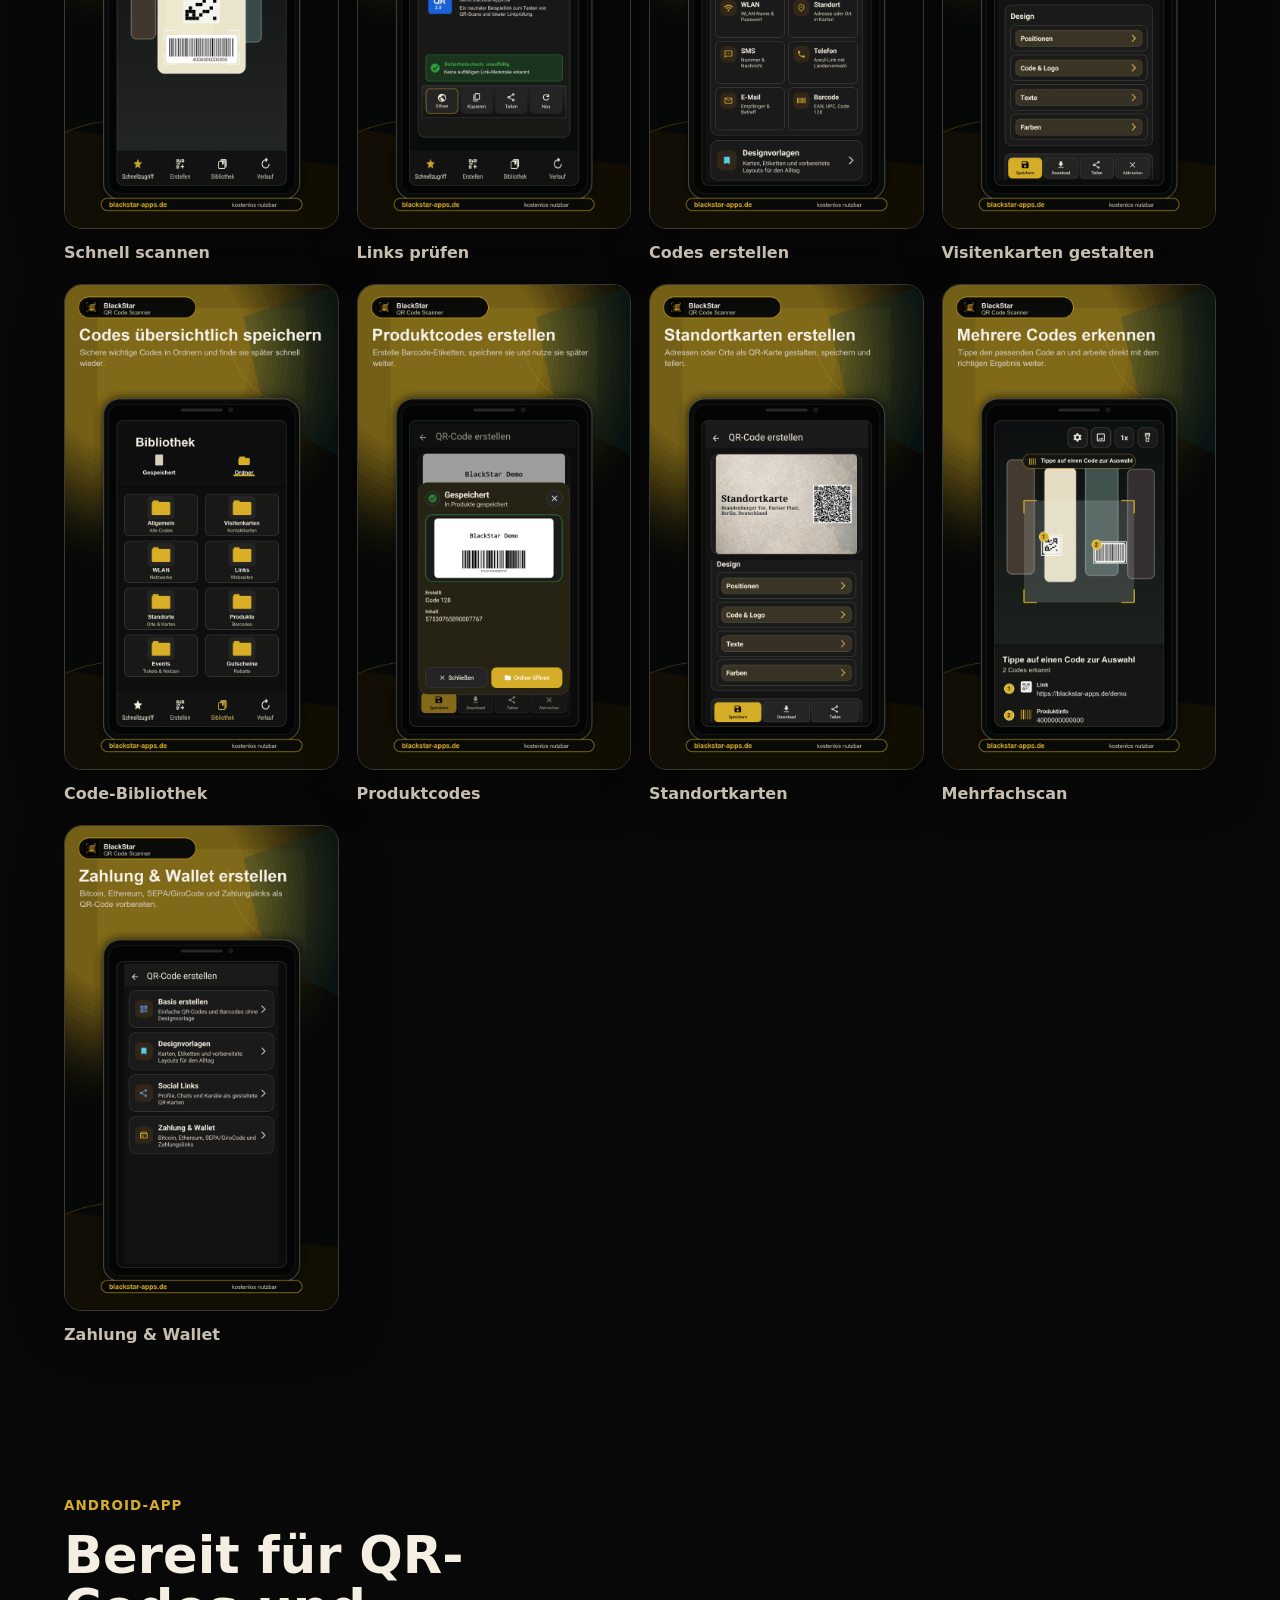
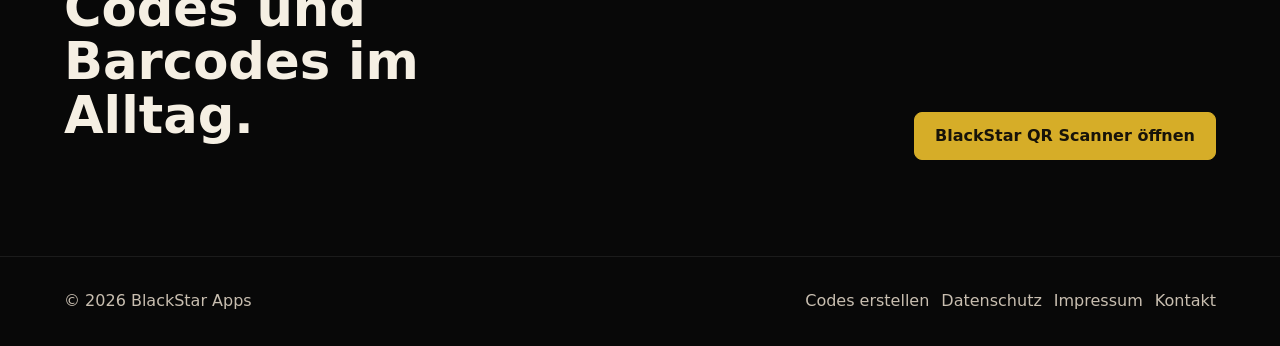
==== commit 3d843611: "Update QR scanner website features" ====
--- a/index.html
+++ b/index.html
@@ -164,6 +164,35 @@
       </div>
     </section>
 
+    <section class="section capability-section">
+      <div class="section-heading">
+        <p class="section-kicker">Was du erstellen kannst</p>
+        <h2>QR-Codes, Karten, Social Links und Zahlungscodes an einem Ort</h2>
+        <p>
+          BlackStar QR Scanner ist nicht nur zum Scannen da. Du kannst eigene Codes
+          erstellen, gestalten, speichern und später wiederverwenden.
+        </p>
+      </div>
+      <div class="capability-grid">
+        <article>
+          <h3>Basis-Codes</h3>
+          <p>Text, Link, WLAN, Standort, SMS, Telefon, E-Mail und Barcodes.</p>
+        </article>
+        <article>
+          <h3>Designvorlagen</h3>
+          <p>Visitenkarte, Gäste-WLAN, Standortkarte, Event-Code, freie QR-Karte, Linkkarte, Produktkarte und Gutschein-Code.</p>
+        </article>
+        <article>
+          <h3>Social Links</h3>
+          <p>Instagram, WhatsApp, YouTube, TikTok, Facebook, LinkedIn, Telegram und X als gestaltete QR-Karten.</p>
+        </article>
+        <article>
+          <h3>Zahlung &amp; Wallet</h3>
+          <p>Bitcoin, Ethereum, weitere Krypto-Adressen, SEPA/GiroCode und PayPal-Links mit passenden Sicherheitshinweisen.</p>
+        </article>
+      </div>
+    </section>
+
     <section id="design" class="section designer">
       <div class="designer-copy">
         <p class="section-kicker">QR-Karten und Visitenkarten</p>
@@ -236,6 +265,10 @@
         <figure>
           <img src="assets/img/web-de-08-multi-scan-selection.jpg" alt="Mehrfachscan mit auswählbaren Codes">
           <figcaption>Mehrfachscan</figcaption>
+        </figure>
+        <figure>
+          <img src="assets/img/web-de-09-payment-wallet.jpg" alt="Zahlung und Wallet im QR-Code-Generator">
+          <figcaption>Zahlung &amp; Wallet</figcaption>
         </figure>
       </div>
     </section>
--- a/assets/styles.css
+++ b/assets/styles.css
@@ -361,6 +361,40 @@
   background: var(--gold);
 }
 
+.capability-section {
+  padding-top: 24px;
+}
+
+.capability-section .section-heading p:not(.section-kicker) {
+  max-width: 760px;
+  color: var(--muted);
+}
+
+.capability-grid {
+  display: grid;
+  grid-template-columns: repeat(4, minmax(0, 1fr));
+  gap: 16px;
+}
+
+.capability-grid article {
+  min-height: 210px;
+  padding: 24px;
+  background:
+    linear-gradient(145deg, rgba(214, 173, 40, .11), rgba(255, 255, 255, .025)),
+    var(--surface);
+  border: 1px solid rgba(214, 173, 40, .28);
+  border-radius: var(--radius);
+}
+
+.capability-grid article h3 {
+  color: var(--text);
+}
+
+.capability-grid article p {
+  margin-bottom: 0;
+  color: var(--muted);
+}
+
 .designer {
   width: 100%;
   max-width: none;
@@ -737,6 +771,10 @@
   }
 
   .screenshots {
+    grid-template-columns: repeat(2, minmax(0, 1fr));
+  }
+
+  .capability-grid {
     grid-template-columns: repeat(2, minmax(0, 1fr));
   }
 
@@ -824,6 +862,7 @@
   }
 
   .feature-list,
+  .capability-grid,
   .screenshots {
     grid-template-columns: 1fr;
   }
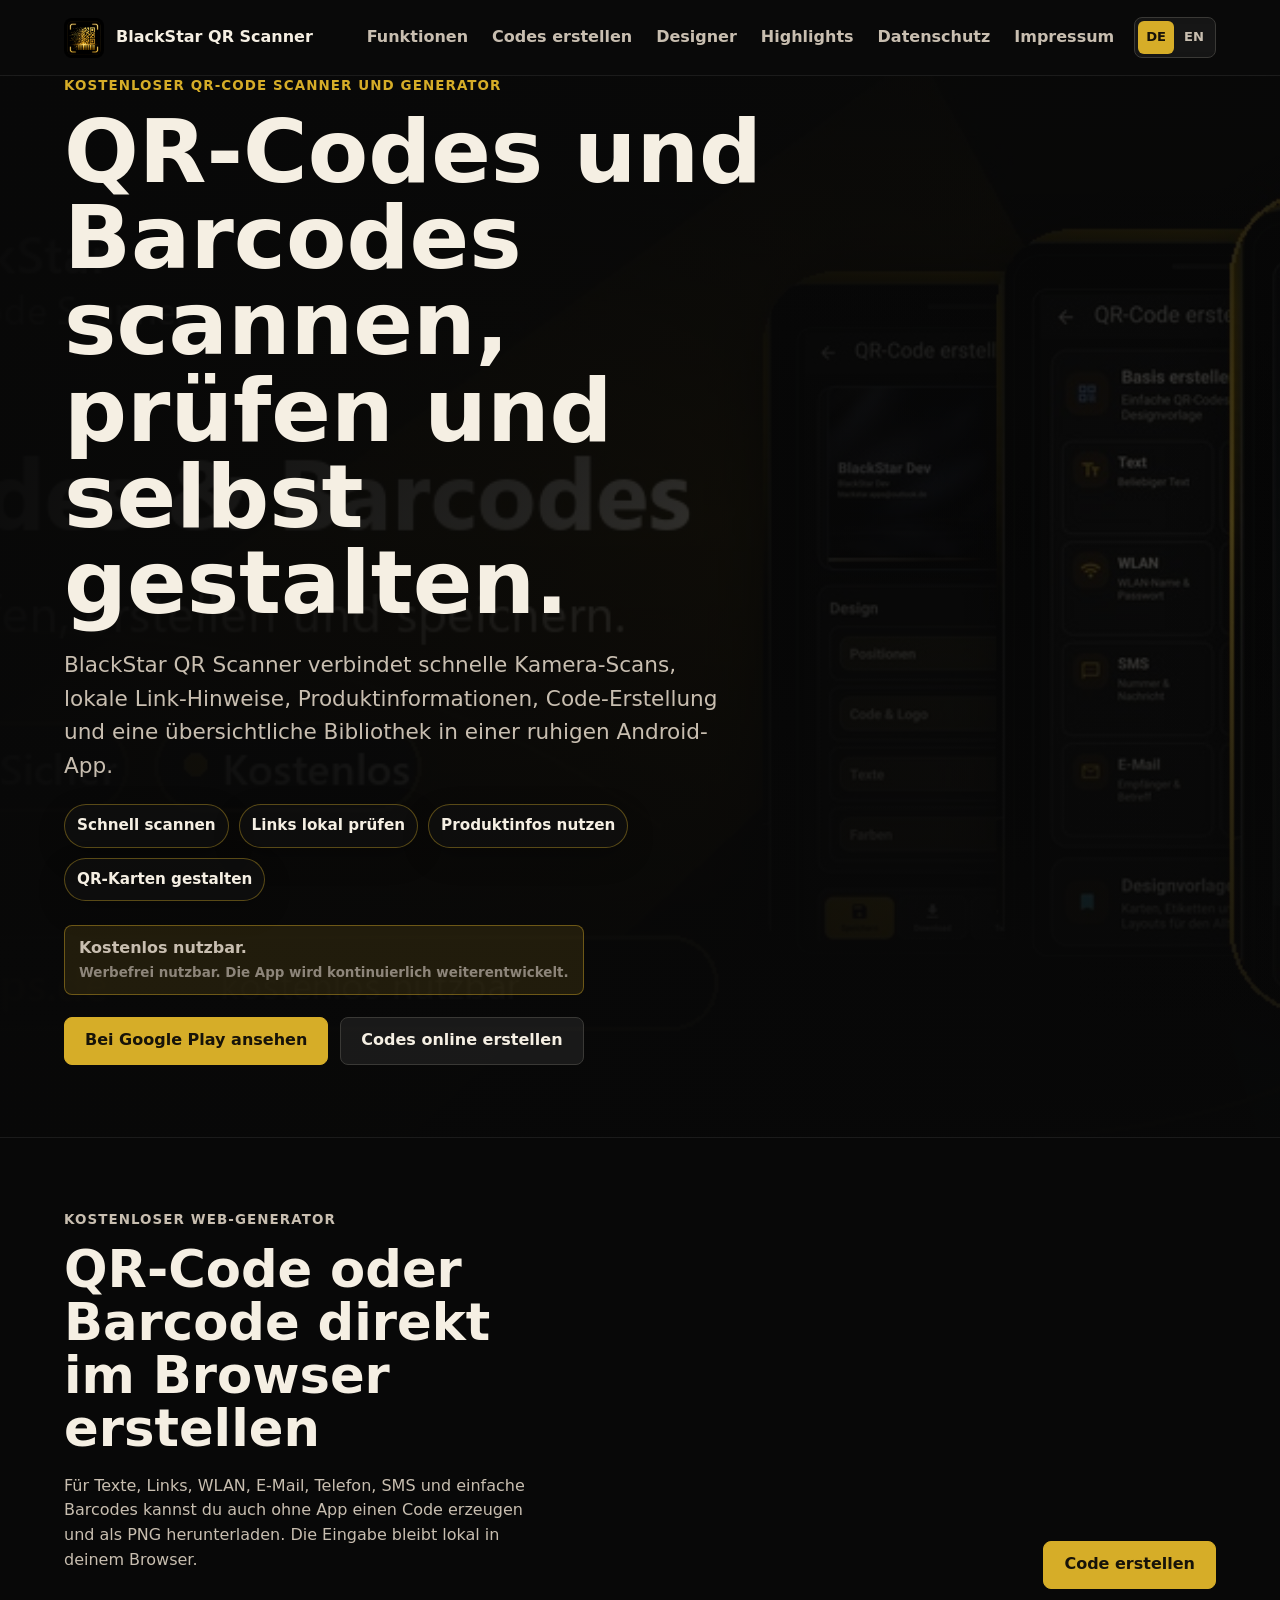
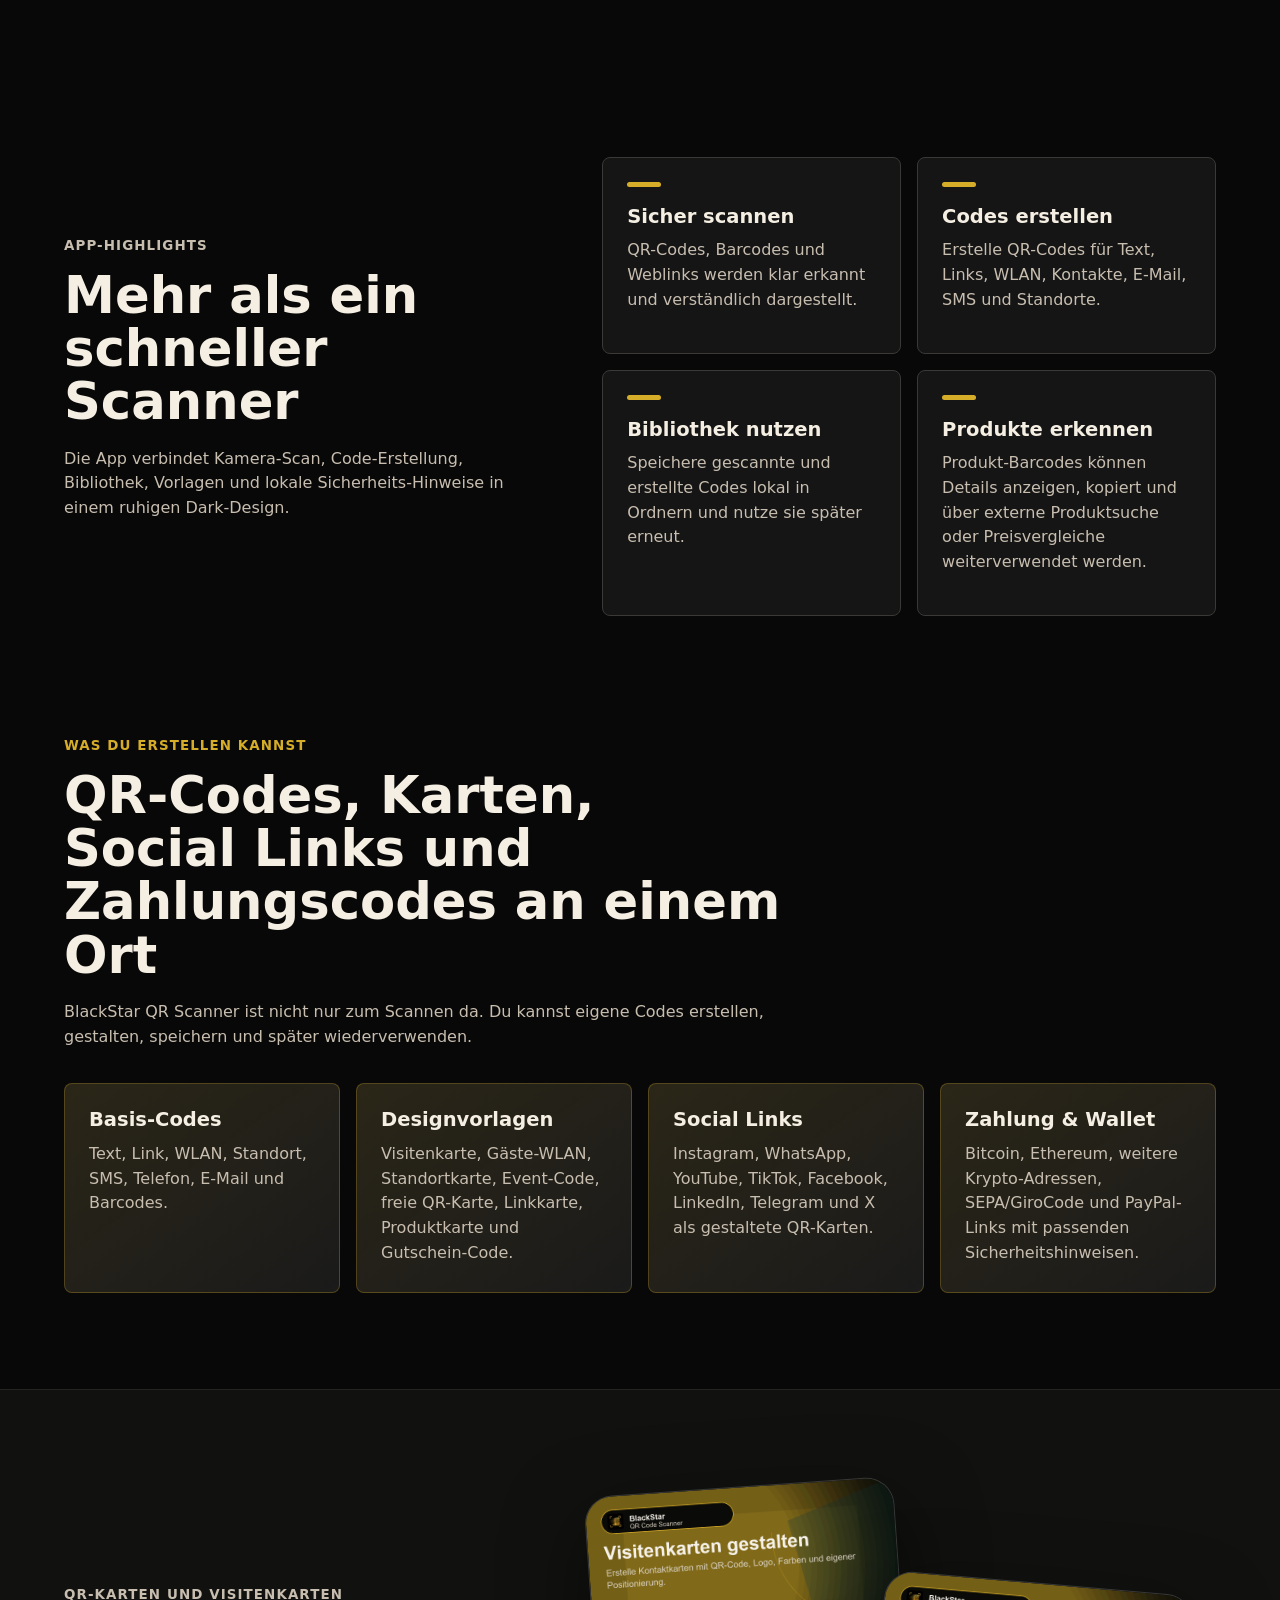
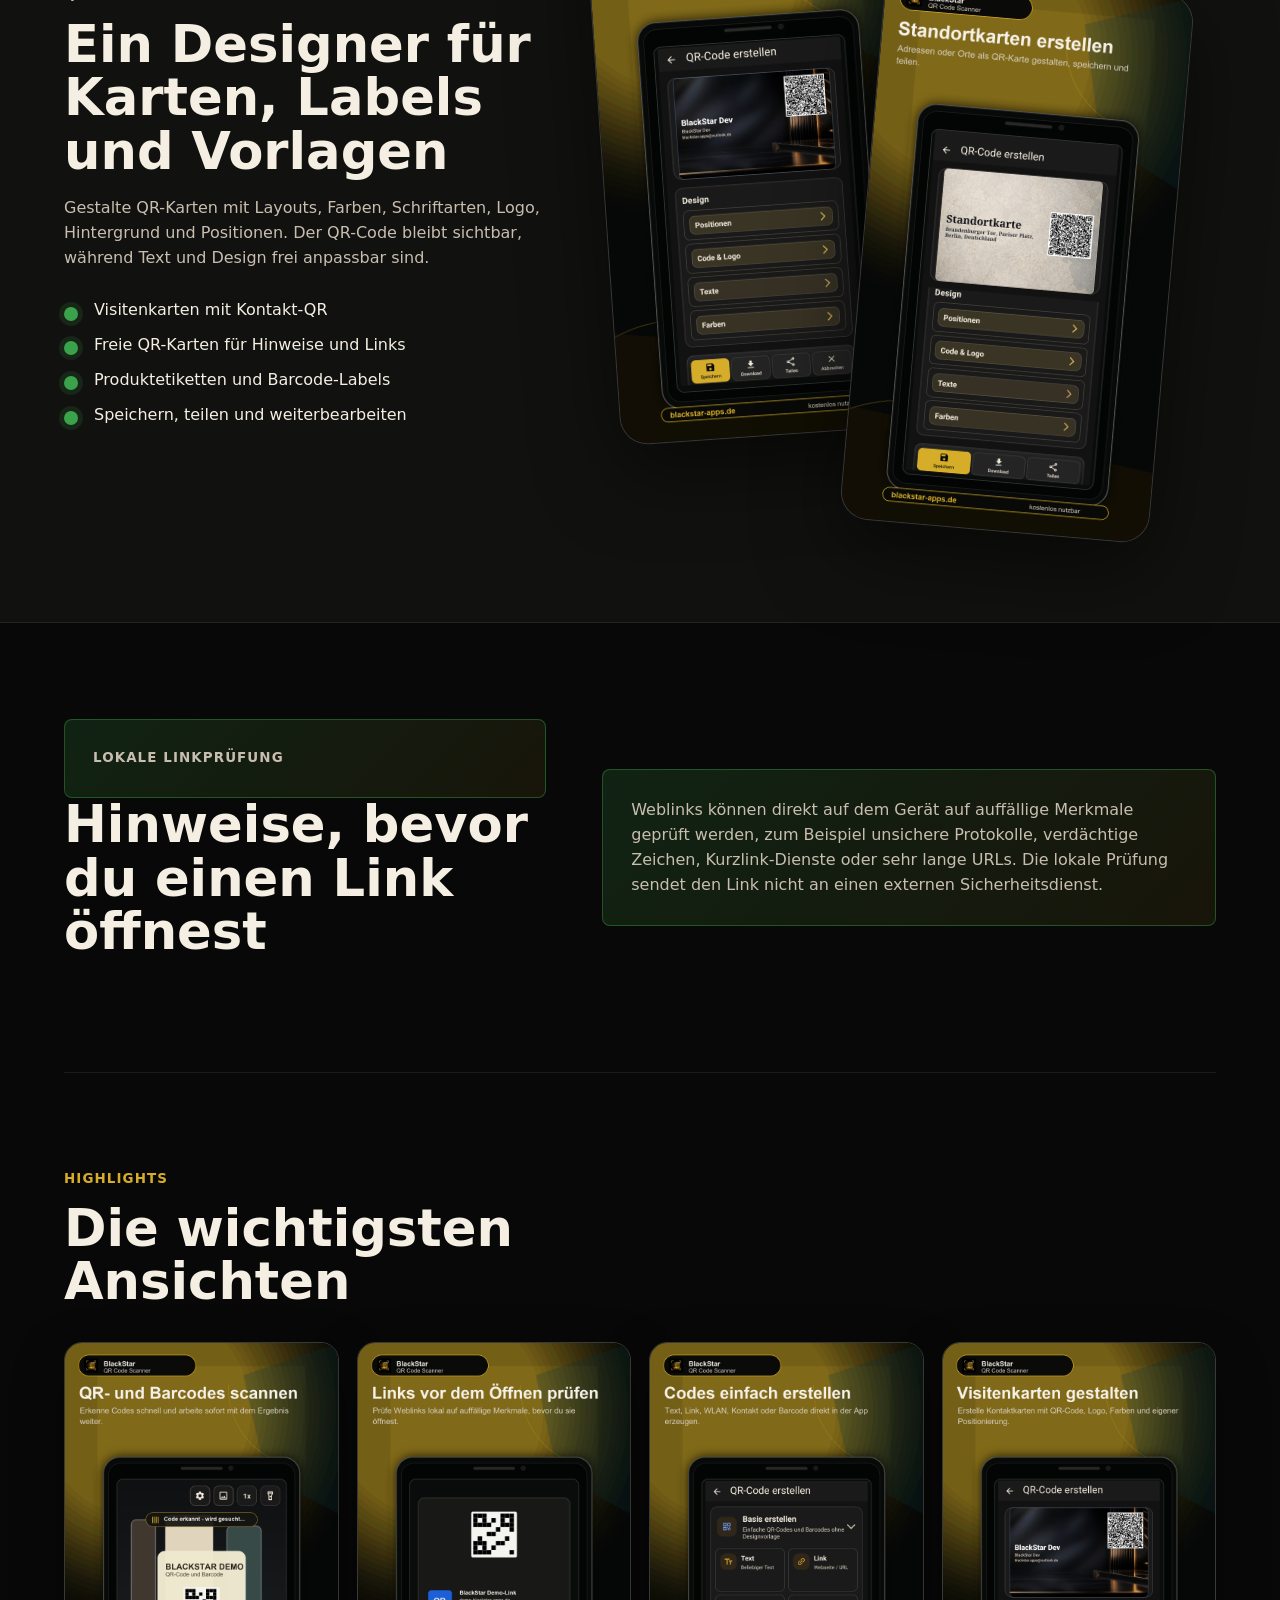
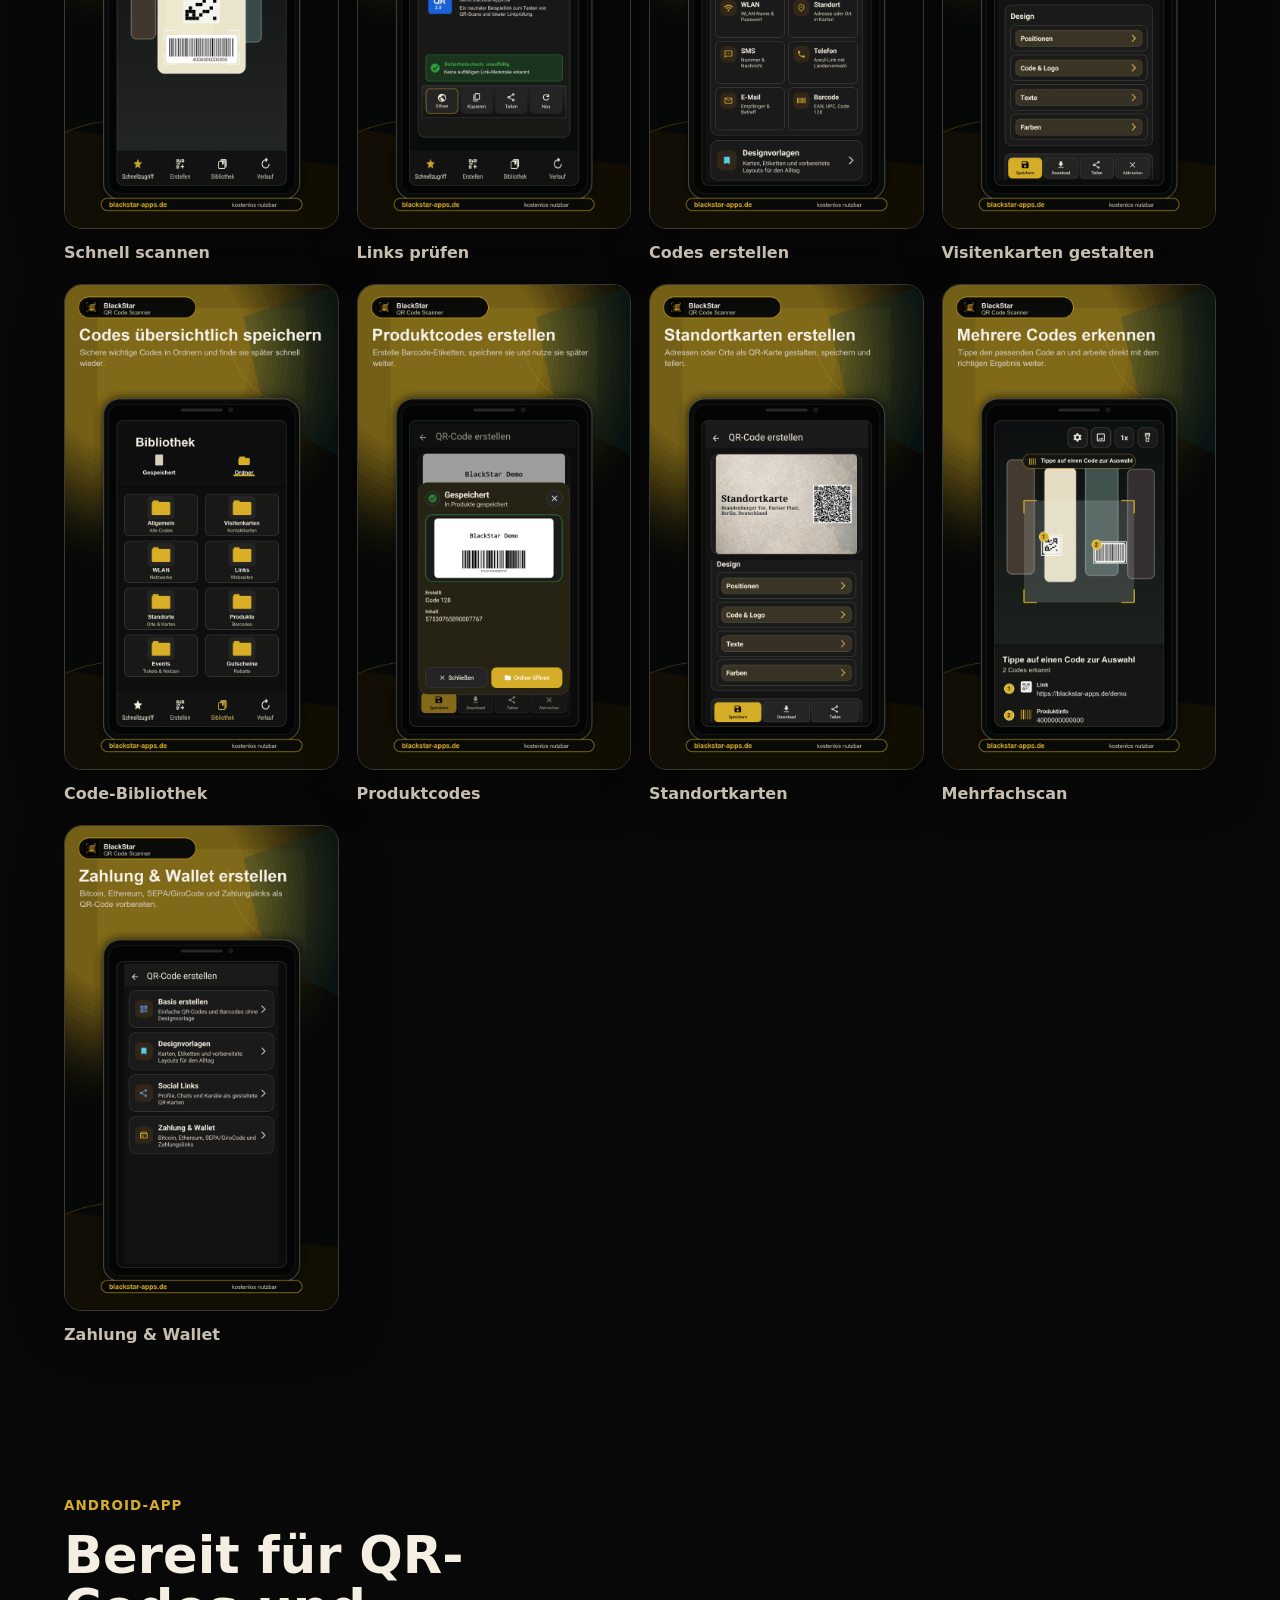
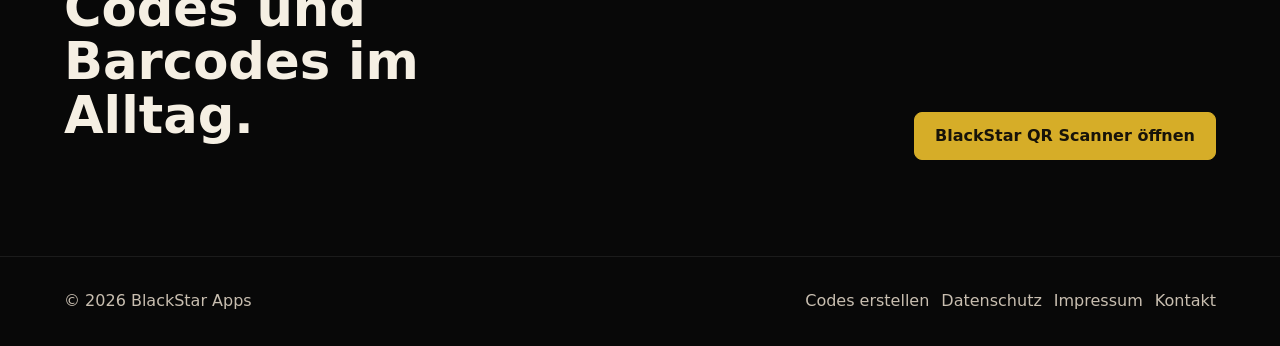
==== commit b2f082f5: "Update privacy policy for ad-free app" ====
--- a/index.html
+++ b/index.html
@@ -113,7 +113,7 @@
         </ul>
         <p class="free-note">
           <span>Kostenlos nutzbar.</span>
-          <small>Dezente Werbung unterstützt die Weiterentwicklung.</small>
+          <small>Werbefrei nutzbar. Die App wird kontinuierlich weiterentwickelt.</small>
         </p>
         <div class="hero-actions">
           <a class="button primary" href="https://play.google.com/store/apps/details?id=de.blackstar.qrscanner">Bei Google Play ansehen</a>
